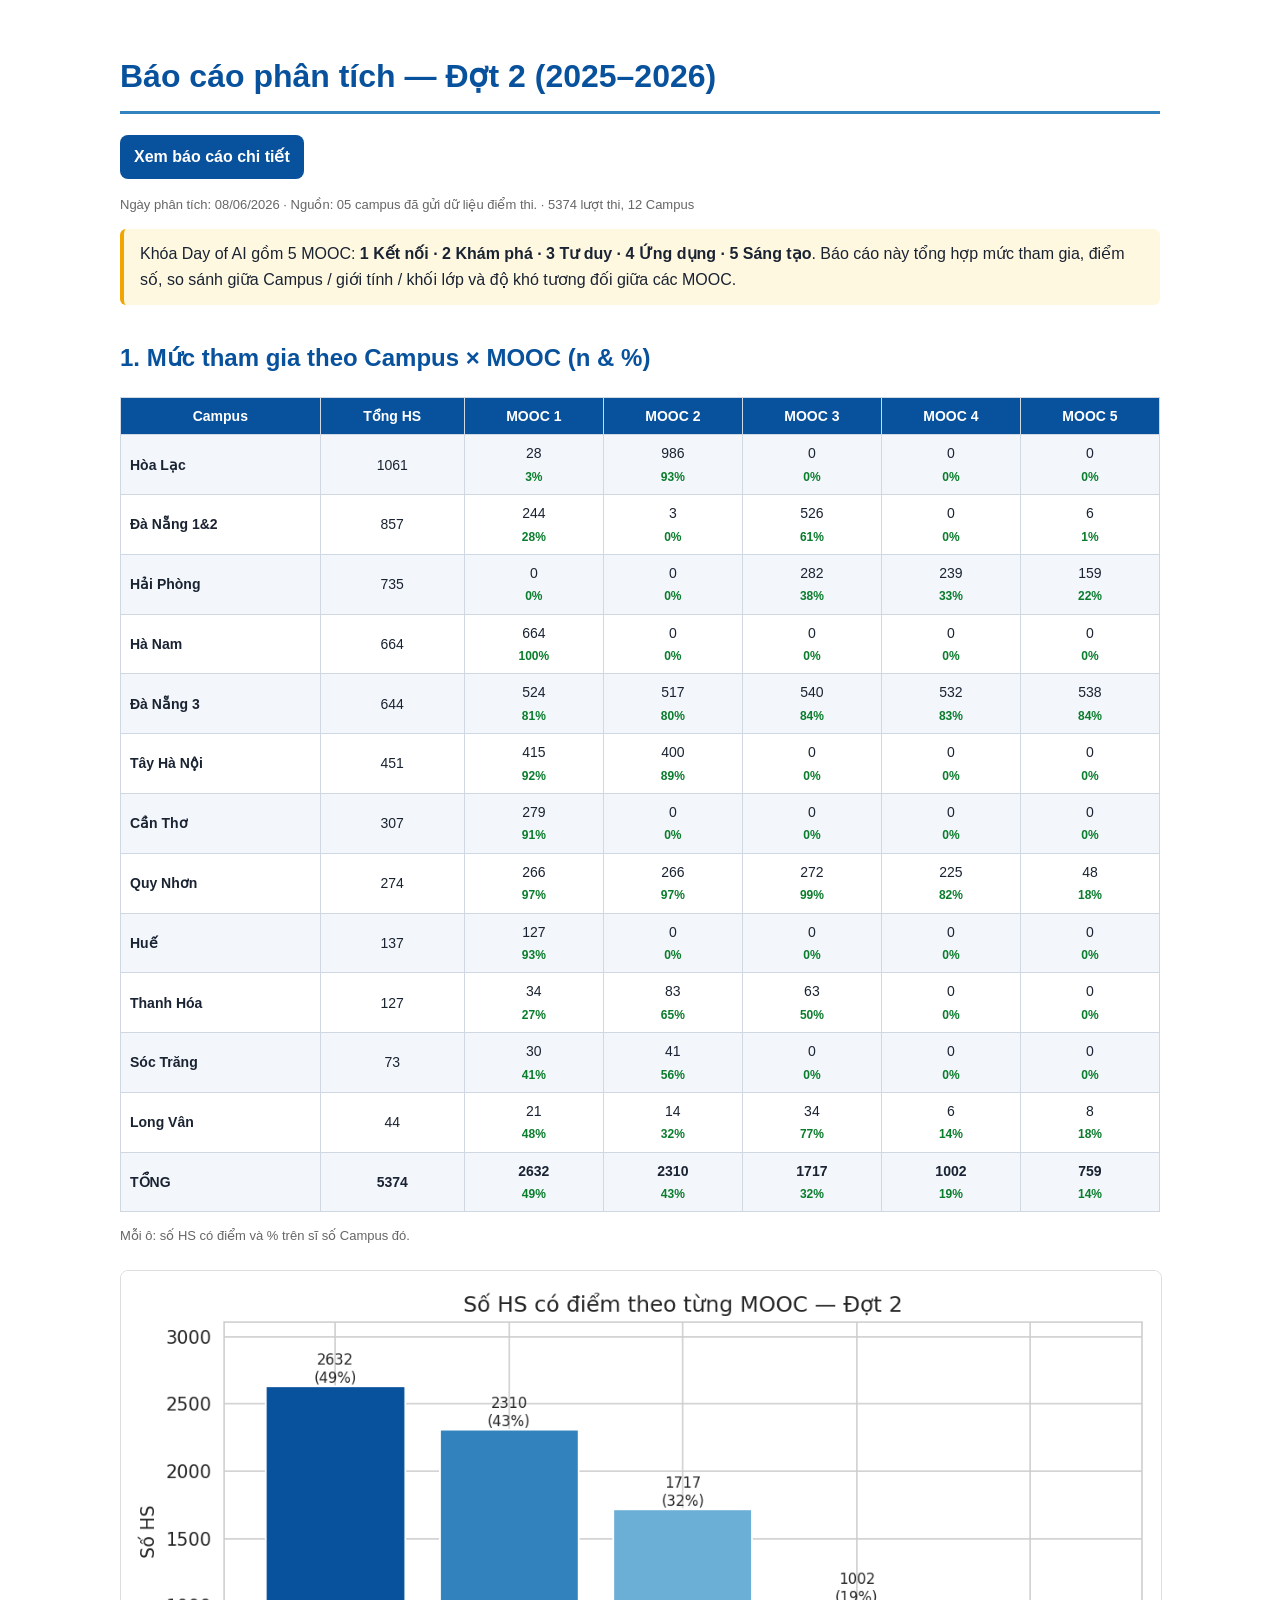
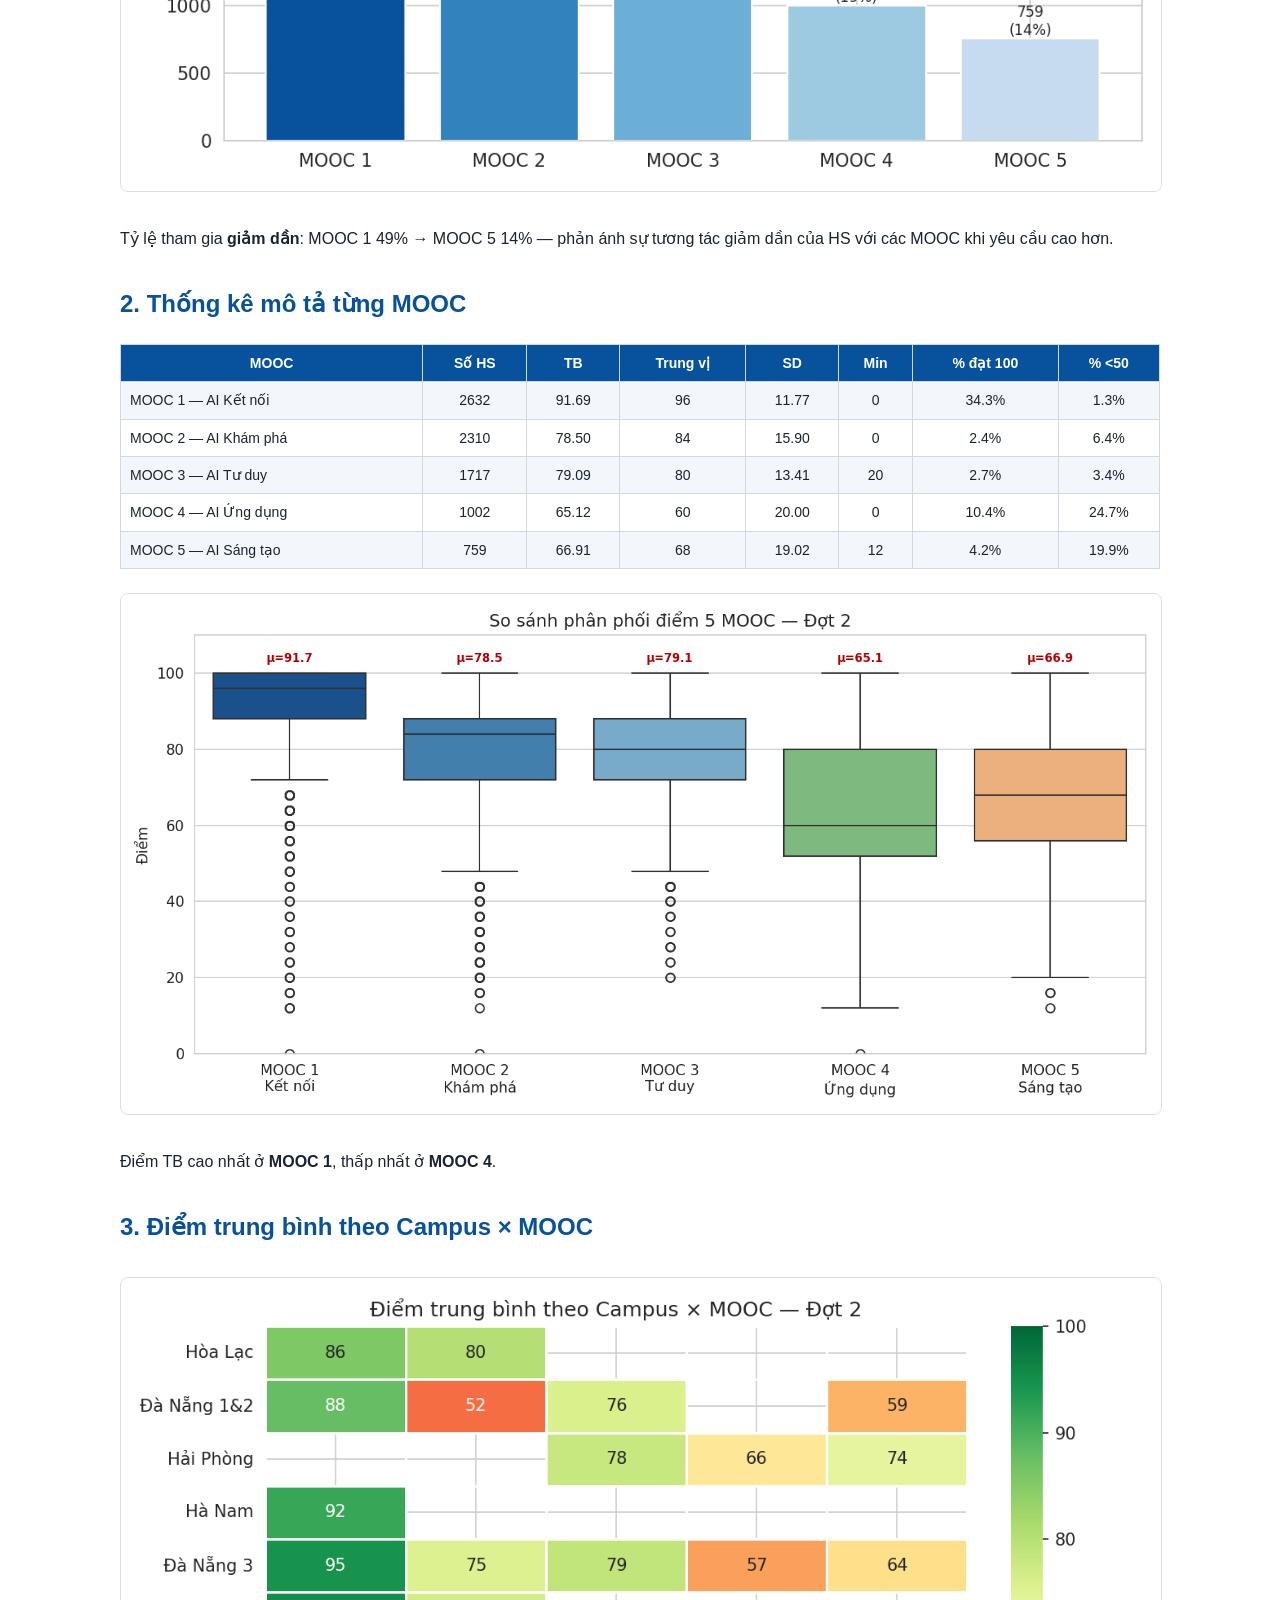
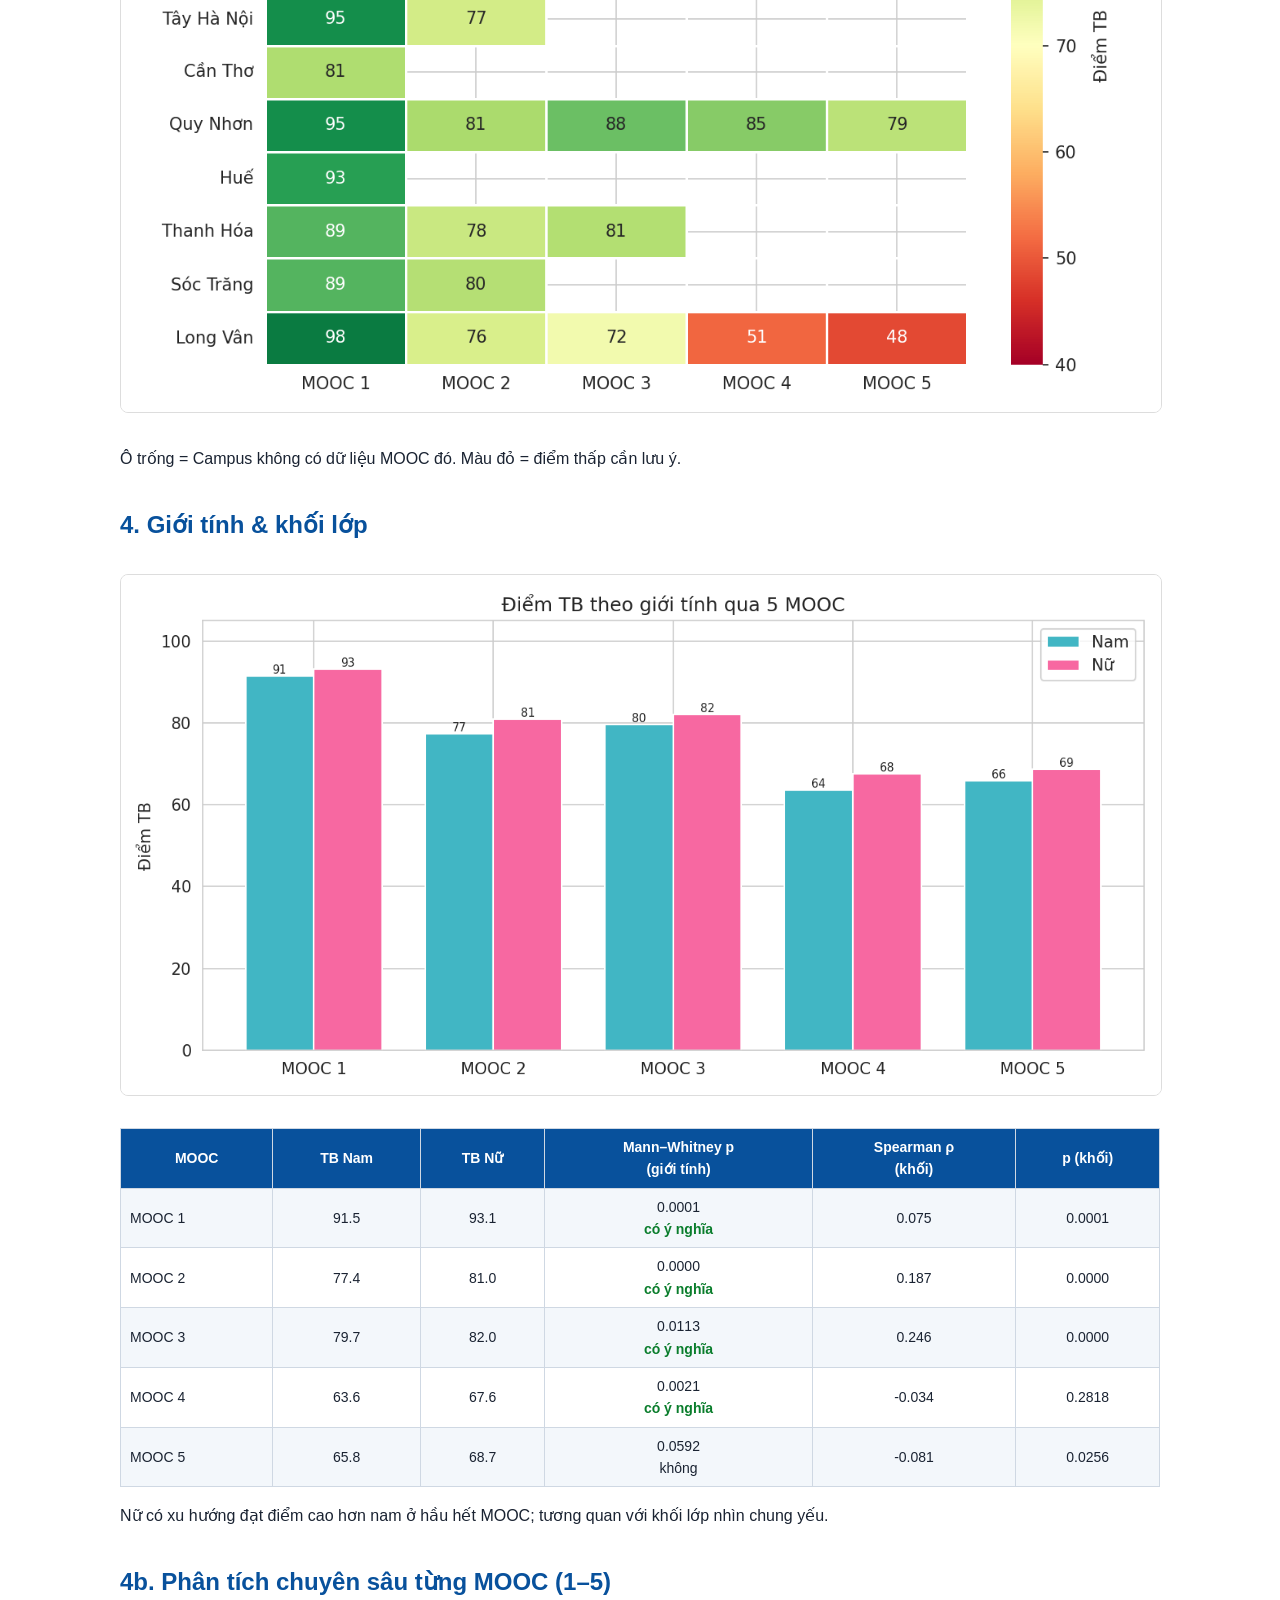
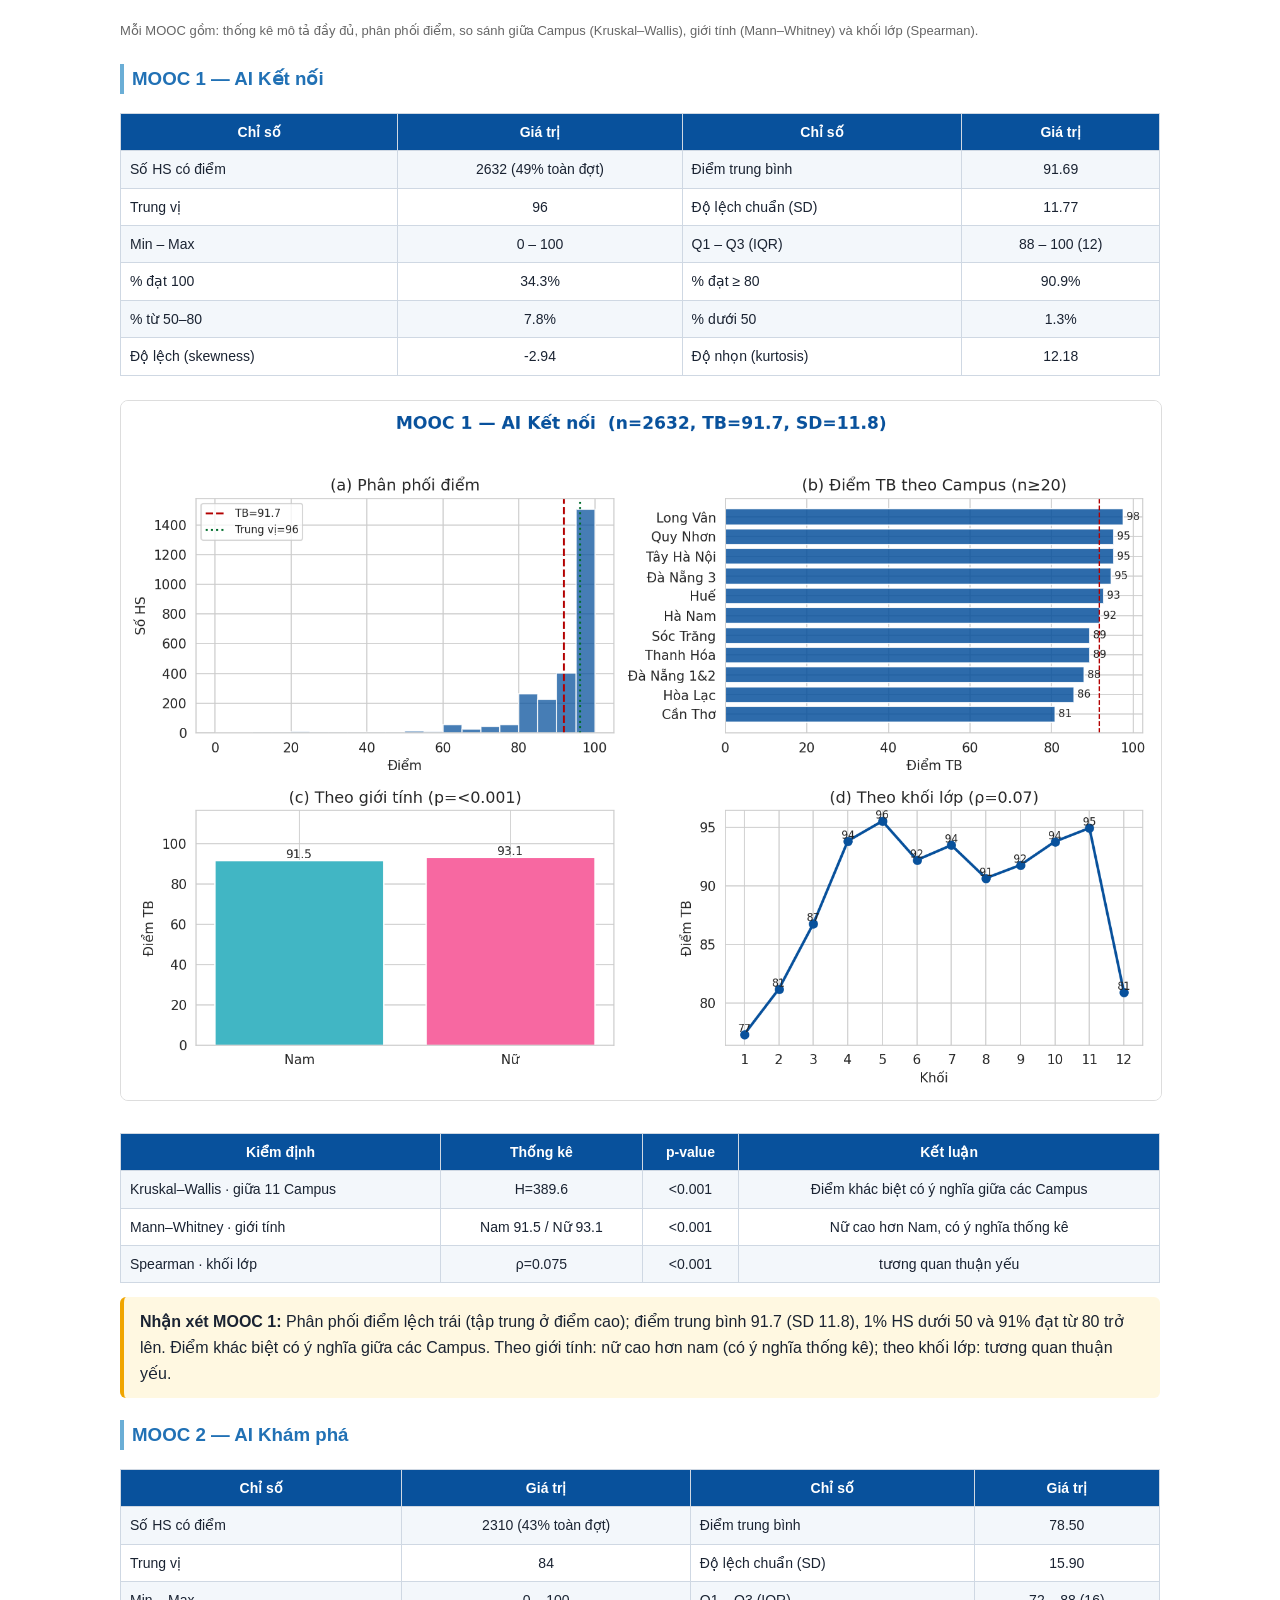
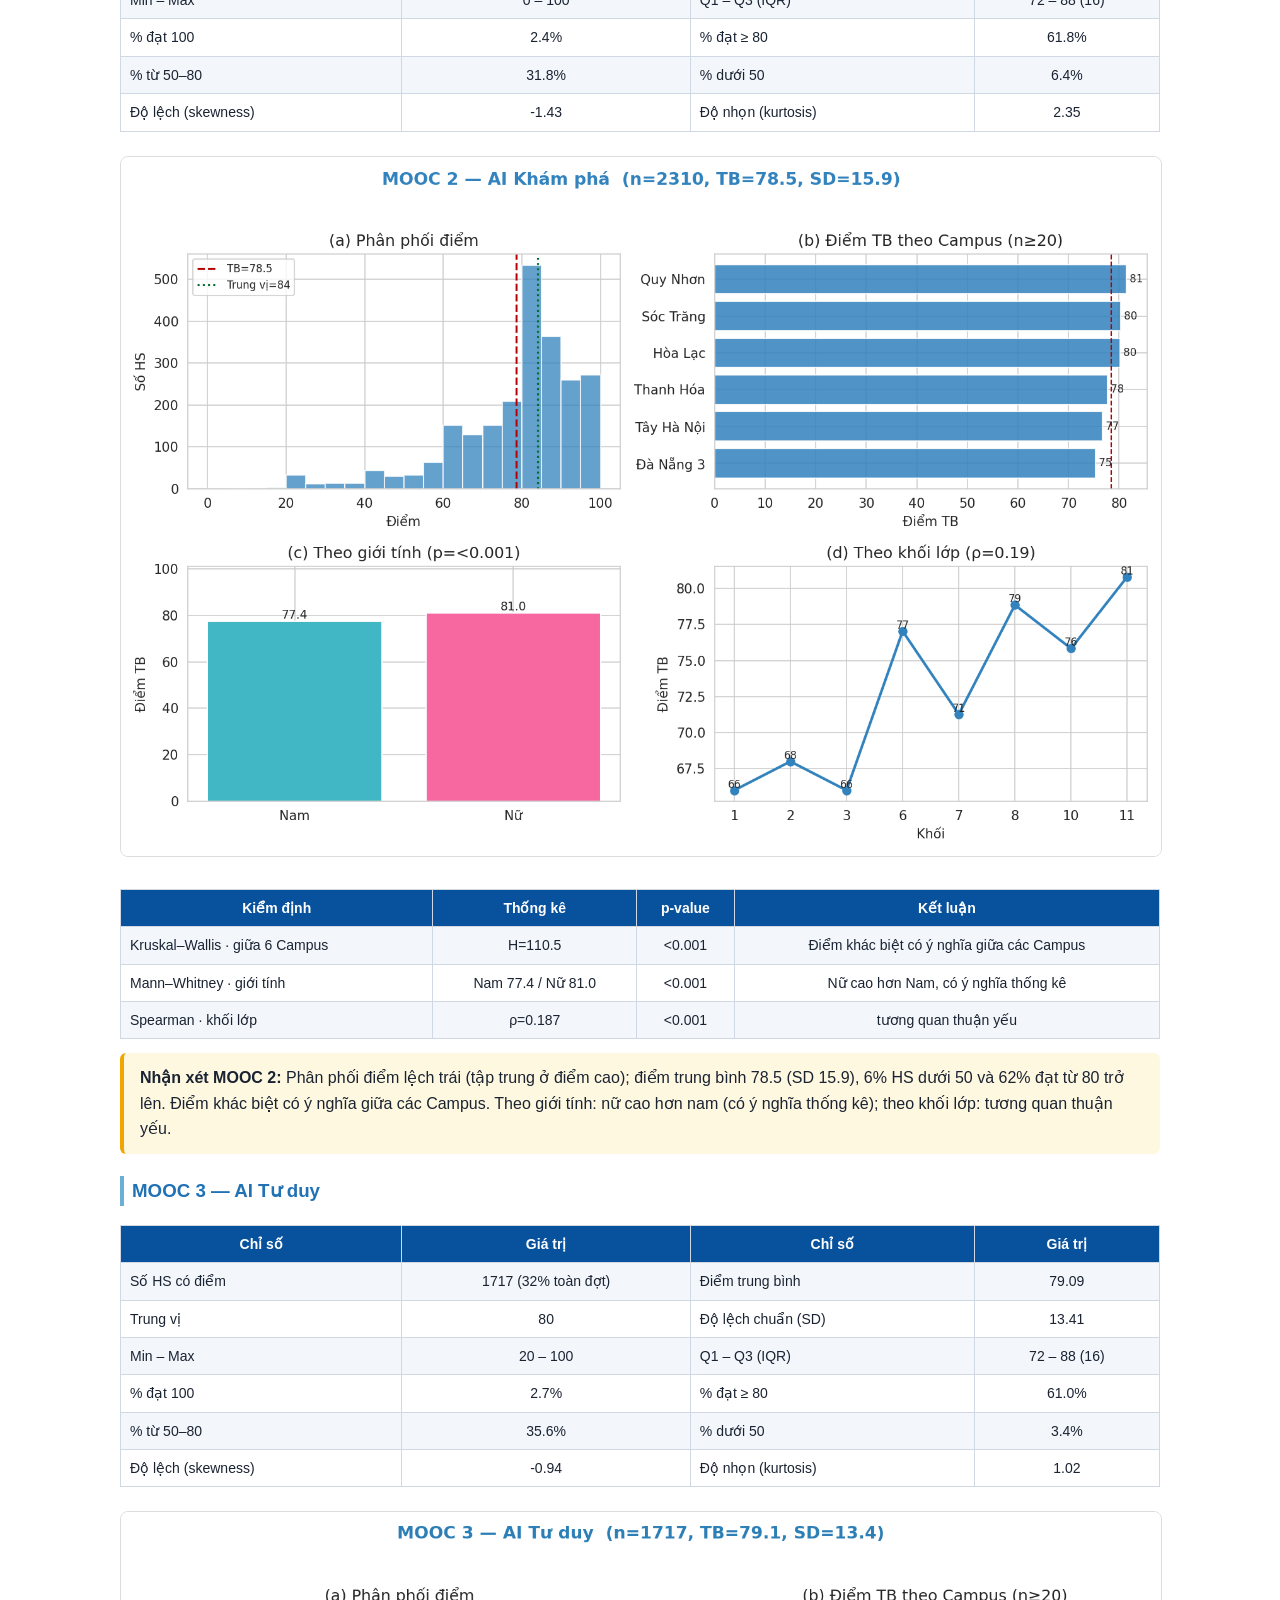
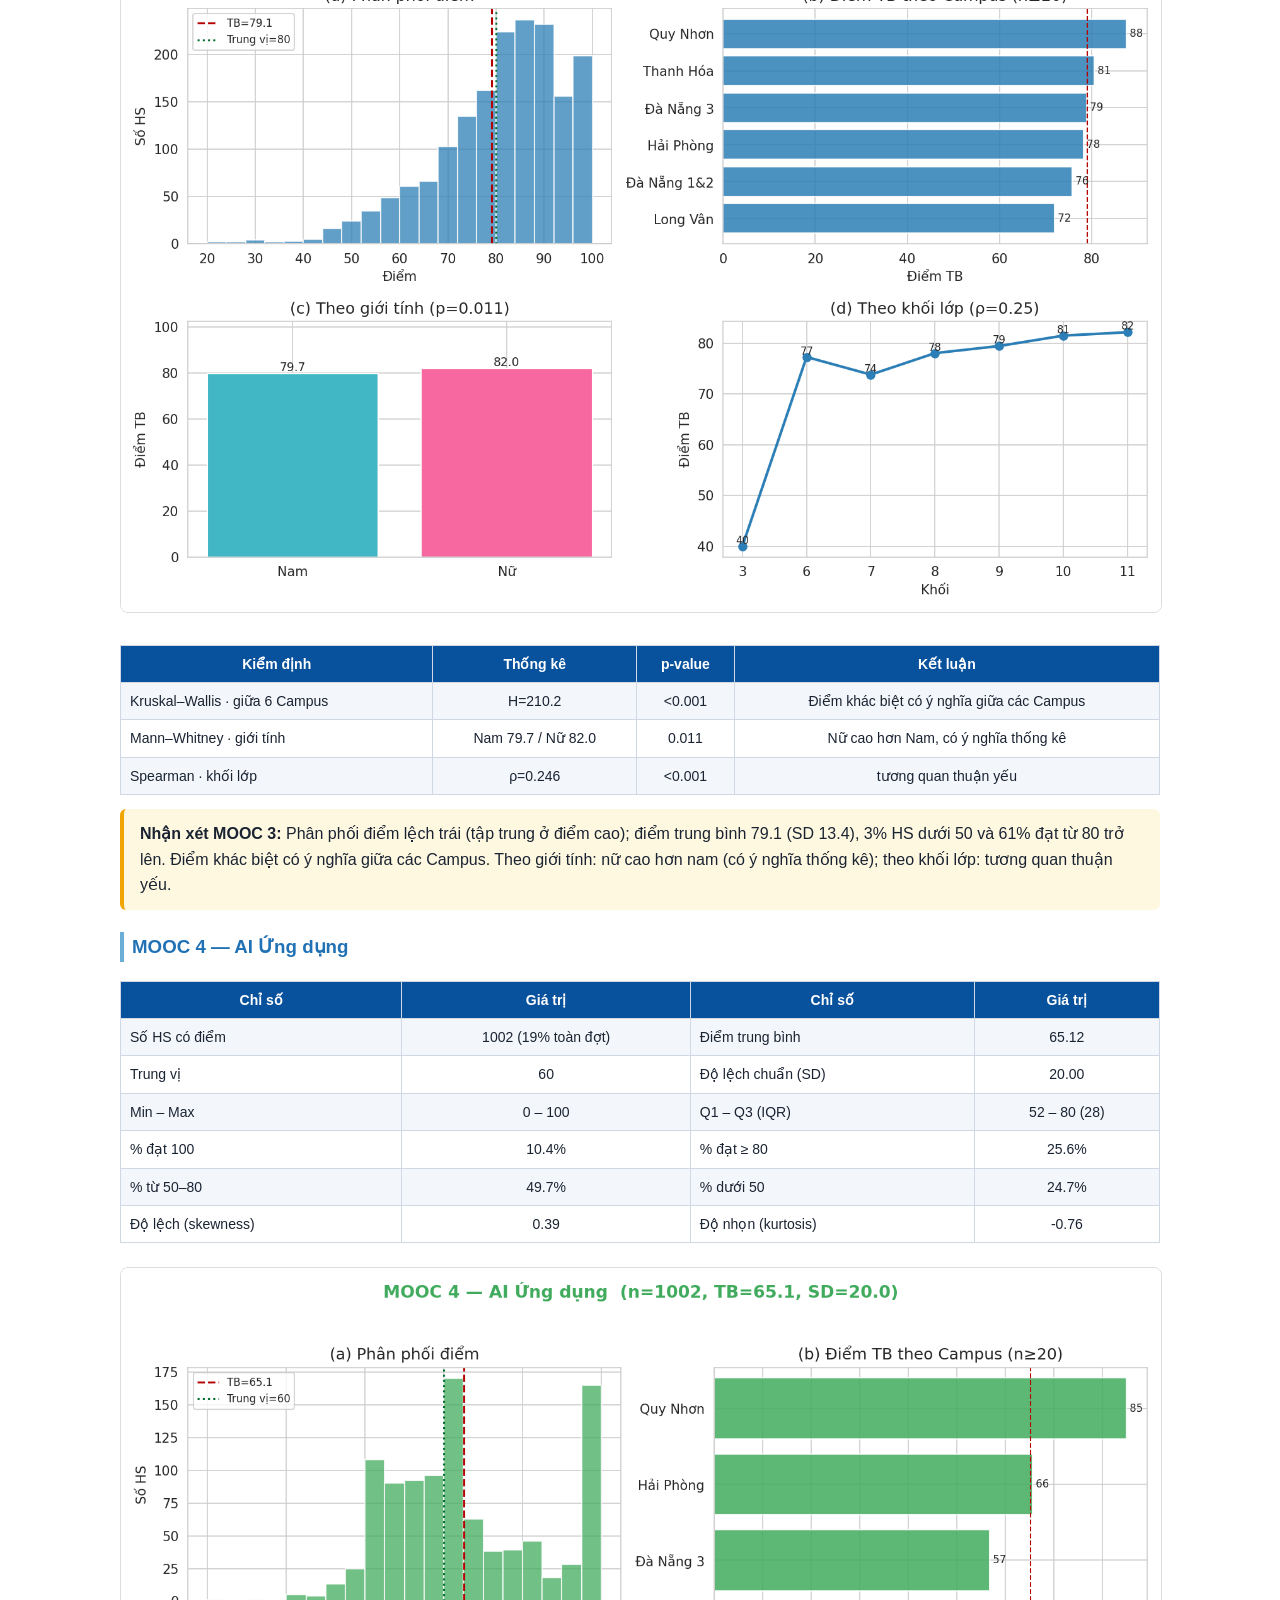
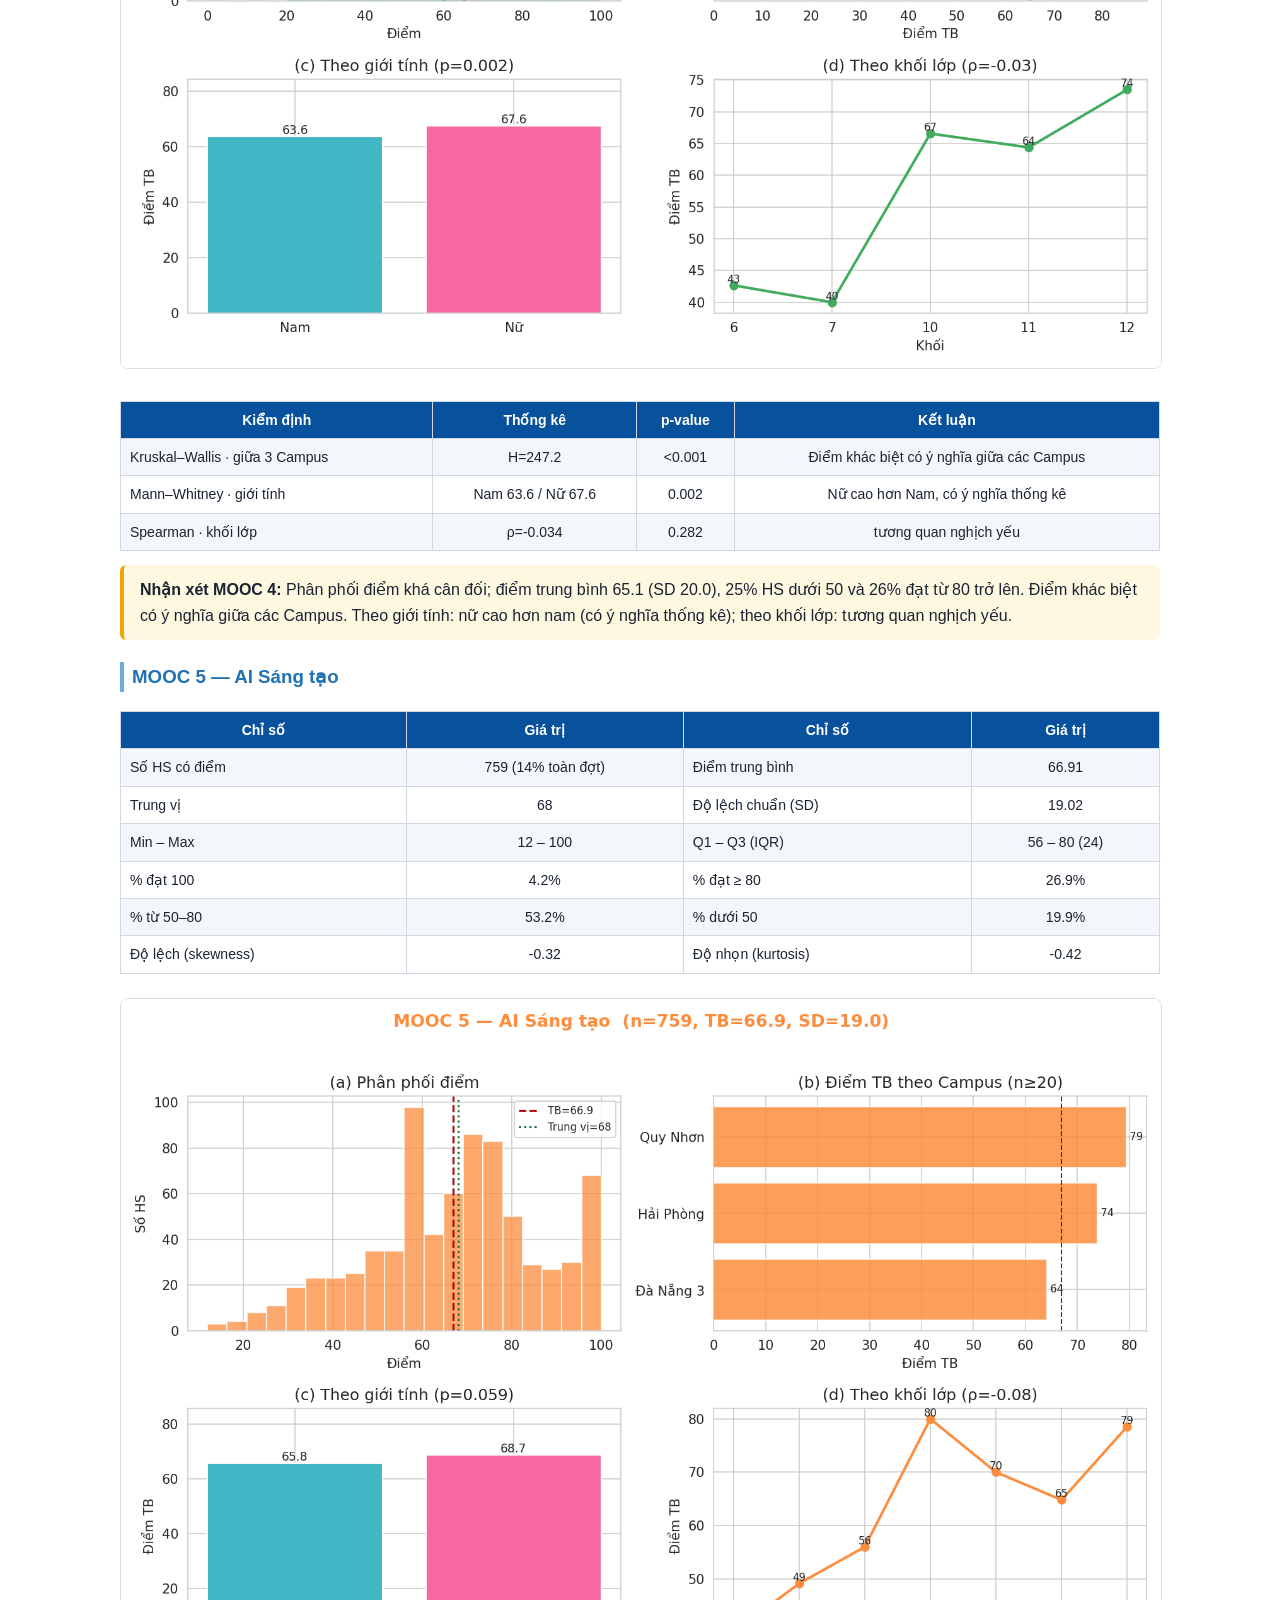
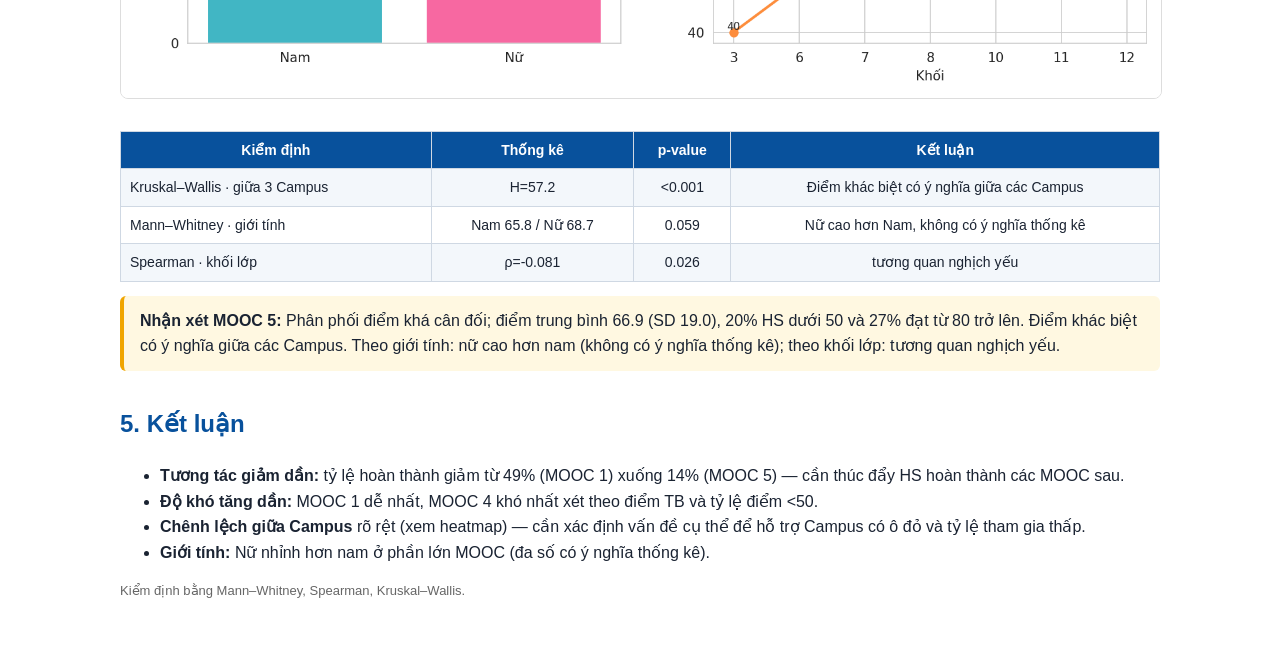
==== BaoCao_Dot02.html @ 911692d2 "Add files via upload" ====
<!doctype html><html lang=vi><head><meta charset=utf-8><meta name="viewport" content="width=device-width, initial-scale=1"><title>Báo cáo Đợt 2 — 5 MOOC Day of AI</title>
<style>body{font-family:'Segoe UI',Arial,sans-serif;max-width:1040px;margin:0 auto;padding:30px;color:#1a2332;line-height:1.6}
h1{color:#08519c;border-bottom:3px solid #3182bd;padding-bottom:8px}h2{color:#08519c;margin-top:34px}
table{border-collapse:collapse;width:100%;margin:14px 0;font-size:14px}th,td{border:1px solid #cfd8e3;padding:7px 9px;text-align:center}
th{background:#08519c;color:#fff}tr:nth-child(even){background:#f3f7fb}.p{color:#0a7d2c;font-size:12px;font-weight:600}
img{width:100%;border:1px solid #ddd;border-radius:8px;margin:10px 0}
.box{background:#fff8e1;border-left:4px solid #f0a500;padding:12px 16px;border-radius:6px;margin:14px 0}
.sig{color:#0a7d2c;font-weight:700}.note{color:#666;font-size:13px}h3{color:#2171b5;margin-top:22px;border-left:4px solid #6baed6;padding-left:8px}.ta-left{text-align:left}.row-total{background:#dde9f5}.top-actions{margin:10px 0 16px}.btn-report{display:inline-block;background:#08519c;color:#fff;padding:9px 14px;border-radius:8px;text-decoration:none;font-weight:600}.btn-report:hover{background:#063b70}</style></head><body>
<h1>Báo cáo phân tích — Đợt 2 (2025–2026)</h1>
<div class=top-actions><a class=btn-report href="https://docs.google.com/document/d/1SYXS2EGkpyfCUuNGcBJwjj-DUgNjSfUX/view" target="_blank" rel="noopener noreferrer">Xem báo cáo chi tiết</a></div>
<p class=note>Ngày phân tích: 08/06/2026 · Nguồn: 05 campus đã gửi dữ liệu điểm thi. · 5374 lượt thi, 12 Campus</p>
<div class=box>Khóa Day of AI gồm 5 MOOC: <b>1 Kết nối · 2 Khám phá · 3 Tư duy · 4 Ứng dụng · 5 Sáng tạo</b>. Báo cáo này tổng hợp mức tham gia, điểm số, so sánh giữa Campus / giới tính / khối lớp và độ khó tương đối giữa các MOOC.</div>

<h2>1. Mức tham gia theo Campus × MOOC (n &amp; %)</h2>
<table><tr><th>Campus</th><th>Tổng HS</th><th>MOOC 1</th><th>MOOC 2</th><th>MOOC 3</th><th>MOOC 4</th><th>MOOC 5</th></tr><tr><td class='ta-left'><b>Hòa Lạc</b></td><td>1061</td><td>28<br><span class=p>3%</span></td><td>986<br><span class=p>93%</span></td><td>0<br><span class=p>0%</span></td><td>0<br><span class=p>0%</span></td><td>0<br><span class=p>0%</span></td></tr><tr><td class='ta-left'><b>Đà Nẵng 1&2</b></td><td>857</td><td>244<br><span class=p>28%</span></td><td>3<br><span class=p>0%</span></td><td>526<br><span class=p>61%</span></td><td>0<br><span class=p>0%</span></td><td>6<br><span class=p>1%</span></td></tr><tr><td class='ta-left'><b>Hải Phòng</b></td><td>735</td><td>0<br><span class=p>0%</span></td><td>0<br><span class=p>0%</span></td><td>282<br><span class=p>38%</span></td><td>239<br><span class=p>33%</span></td><td>159<br><span class=p>22%</span></td></tr><tr><td class='ta-left'><b>Hà Nam</b></td><td>664</td><td>664<br><span class=p>100%</span></td><td>0<br><span class=p>0%</span></td><td>0<br><span class=p>0%</span></td><td>0<br><span class=p>0%</span></td><td>0<br><span class=p>0%</span></td></tr><tr><td class='ta-left'><b>Đà Nẵng 3</b></td><td>644</td><td>524<br><span class=p>81%</span></td><td>517<br><span class=p>80%</span></td><td>540<br><span class=p>84%</span></td><td>532<br><span class=p>83%</span></td><td>538<br><span class=p>84%</span></td></tr><tr><td class='ta-left'><b>Tây Hà Nội</b></td><td>451</td><td>415<br><span class=p>92%</span></td><td>400<br><span class=p>89%</span></td><td>0<br><span class=p>0%</span></td><td>0<br><span class=p>0%</span></td><td>0<br><span class=p>0%</span></td></tr><tr><td class='ta-left'><b>Cần Thơ</b></td><td>307</td><td>279<br><span class=p>91%</span></td><td>0<br><span class=p>0%</span></td><td>0<br><span class=p>0%</span></td><td>0<br><span class=p>0%</span></td><td>0<br><span class=p>0%</span></td></tr><tr><td class='ta-left'><b>Quy Nhơn</b></td><td>274</td><td>266<br><span class=p>97%</span></td><td>266<br><span class=p>97%</span></td><td>272<br><span class=p>99%</span></td><td>225<br><span class=p>82%</span></td><td>48<br><span class=p>18%</span></td></tr><tr><td class='ta-left'><b>Huế</b></td><td>137</td><td>127<br><span class=p>93%</span></td><td>0<br><span class=p>0%</span></td><td>0<br><span class=p>0%</span></td><td>0<br><span class=p>0%</span></td><td>0<br><span class=p>0%</span></td></tr><tr><td class='ta-left'><b>Thanh Hóa</b></td><td>127</td><td>34<br><span class=p>27%</span></td><td>83<br><span class=p>65%</span></td><td>63<br><span class=p>50%</span></td><td>0<br><span class=p>0%</span></td><td>0<br><span class=p>0%</span></td></tr><tr><td class='ta-left'><b>Sóc Trăng</b></td><td>73</td><td>30<br><span class=p>41%</span></td><td>41<br><span class=p>56%</span></td><td>0<br><span class=p>0%</span></td><td>0<br><span class=p>0%</span></td><td>0<br><span class=p>0%</span></td></tr><tr><td class='ta-left'><b>Long Vân</b></td><td>44</td><td>21<br><span class=p>48%</span></td><td>14<br><span class=p>32%</span></td><td>34<br><span class=p>77%</span></td><td>6<br><span class=p>14%</span></td><td>8<br><span class=p>18%</span></td></tr><tr class='row-total'><td class='ta-left'><b>TỔNG</b></td><td><b>5374</b></td><td><b>2632</b><br><span class=p>49%</span></td><td><b>2310</b><br><span class=p>43%</span></td><td><b>1717</b><br><span class=p>32%</span></td><td><b>1002</b><br><span class=p>19%</span></td><td><b>759</b><br><span class=p>14%</span></td></tr></table>
<p class=note>Mỗi ô: số HS có điểm và % trên sĩ số Campus đó.</p>
<img alt="Biểu đồ báo cáo" title="Biểu đồ báo cáo" src="[data-uri]">
<p>Tỷ lệ tham gia <b>giảm dần</b>: MOOC 1 49% → MOOC 5 14% — phản ánh sự tương tác giảm dần của HS với các MOOC khi yêu cầu cao hơn.</p>

<h2>2. Thống kê mô tả từng MOOC</h2>
<table><tr><th>MOOC</th><th>Số HS</th><th>TB</th><th>Trung vị</th><th>SD</th><th>Min</th><th>% đạt 100</th><th>% &lt;50</th></tr><tr><td class='ta-left'>MOOC 1 — AI Kết nối</td><td>2632</td><td>91.69</td><td>96</td><td>11.77</td><td>0</td><td>34.3%</td><td>1.3%</td></tr><tr><td class='ta-left'>MOOC 2 — AI Khám phá</td><td>2310</td><td>78.50</td><td>84</td><td>15.90</td><td>0</td><td>2.4%</td><td>6.4%</td></tr><tr><td class='ta-left'>MOOC 3 — AI Tư duy</td><td>1717</td><td>79.09</td><td>80</td><td>13.41</td><td>20</td><td>2.7%</td><td>3.4%</td></tr><tr><td class='ta-left'>MOOC 4 — AI Ứng dụng</td><td>1002</td><td>65.12</td><td>60</td><td>20.00</td><td>0</td><td>10.4%</td><td>24.7%</td></tr><tr><td class='ta-left'>MOOC 5 — AI Sáng tạo</td><td>759</td><td>66.91</td><td>68</td><td>19.02</td><td>12</td><td>4.2%</td><td>19.9%</td></tr></table>
<img alt="Biểu đồ báo cáo" title="Biểu đồ báo cáo" src="[data-uri]">
<p>Điểm TB cao nhất ở <b>MOOC 1</b>, thấp nhất ở <b>MOOC 4</b>.</p>

<h2>3. Điểm trung bình theo Campus × MOOC</h2>
<img alt="Biểu đồ báo cáo" title="Biểu đồ báo cáo" src="[data-uri]">
<p>Ô trống = Campus không có dữ liệu MOOC đó. Màu đỏ = điểm thấp cần lưu ý.</p>

<h2>4. Giới tính &amp; khối lớp</h2>
<img alt="Biểu đồ báo cáo" title="Biểu đồ báo cáo" src="[data-uri]">
<table><tr><th>MOOC</th><th>TB Nam</th><th>TB Nữ</th><th>Mann–Whitney p<br>(giới tính)</th><th>Spearman ρ<br>(khối)</th><th>p (khối)</th></tr><tr><td class='ta-left'>MOOC 1</td><td>91.5</td><td>93.1</td><td>0.0001<br><span class=sig>có ý nghĩa</span></td><td>0.075</td><td>0.0001</td></tr><tr><td class='ta-left'>MOOC 2</td><td>77.4</td><td>81.0</td><td>0.0000<br><span class=sig>có ý nghĩa</span></td><td>0.187</td><td>0.0000</td></tr><tr><td class='ta-left'>MOOC 3</td><td>79.7</td><td>82.0</td><td>0.0113<br><span class=sig>có ý nghĩa</span></td><td>0.246</td><td>0.0000</td></tr><tr><td class='ta-left'>MOOC 4</td><td>63.6</td><td>67.6</td><td>0.0021<br><span class=sig>có ý nghĩa</span></td><td>-0.034</td><td>0.2818</td></tr><tr><td class='ta-left'>MOOC 5</td><td>65.8</td><td>68.7</td><td>0.0592<br>không</td><td>-0.081</td><td>0.0256</td></tr></table>
<p>Nữ có xu hướng đạt điểm cao hơn nam ở hầu hết MOOC; tương quan với khối lớp nhìn chung yếu.</p>

<h2>4b. Phân tích chuyên sâu từng MOOC (1–5)</h2>
<p class=note>Mỗi MOOC gồm: thống kê mô tả đầy đủ, phân phối điểm, so sánh giữa Campus (Kruskal–Wallis), giới tính (Mann–Whitney) và khối lớp (Spearman).</p>

<h3>MOOC 1 — AI Kết nối</h3>
<table>
<tr><th>Chỉ số</th><th>Giá trị</th><th>Chỉ số</th><th>Giá trị</th></tr>
<tr><td class='ta-left'>Số HS có điểm</td><td>2632 (49% toàn đợt)</td><td class='ta-left'>Điểm trung bình</td><td>91.69</td></tr>
<tr><td class='ta-left'>Trung vị</td><td>96</td><td class='ta-left'>Độ lệch chuẩn (SD)</td><td>11.77</td></tr>
<tr><td class='ta-left'>Min – Max</td><td>0 – 100</td><td class='ta-left'>Q1 – Q3 (IQR)</td><td>88 – 100 (12)</td></tr>
<tr><td class='ta-left'>% đạt 100</td><td>34.3%</td><td class='ta-left'>% đạt ≥ 80</td><td>90.9%</td></tr>
<tr><td class='ta-left'>% từ 50–80</td><td>7.8%</td><td class='ta-left'>% dưới 50</td><td>1.3%</td></tr>
<tr><td class='ta-left'>Độ lệch (skewness)</td><td>-2.94</td><td class='ta-left'>Độ nhọn (kurtosis)</td><td>12.18</td></tr>
</table>
<img alt="Biểu đồ báo cáo" title="Biểu đồ báo cáo" src="[data-uri]">
<table>
<tr><th>Kiểm định</th><th>Thống kê</th><th>p-value</th><th>Kết luận</th></tr>
<tr><td class='ta-left'>Kruskal–Wallis · giữa 11 Campus</td><td>H=389.6</td><td>&lt;0.001</td><td>Điểm khác biệt có ý nghĩa giữa các Campus</td></tr>
<tr><td class='ta-left'>Mann–Whitney · giới tính</td><td>Nam 91.5 / Nữ 93.1</td><td>&lt;0.001</td><td>Nữ cao hơn Nam, có ý nghĩa thống kê</td></tr>
<tr><td class='ta-left'>Spearman · khối lớp</td><td>ρ=0.075</td><td>&lt;0.001</td><td>tương quan thuận yếu</td></tr>
</table>
<div class=box><b>Nhận xét MOOC 1:</b> Phân phối điểm lệch trái (tập trung ở điểm cao); điểm trung bình 91.7 (SD 11.8), 1% HS dưới 50 và 91% đạt từ 80 trở lên. Điểm khác biệt có ý nghĩa giữa các Campus. Theo giới tính: nữ cao hơn nam (có ý nghĩa thống kê); theo khối lớp: tương quan thuận yếu.</div>


<h3>MOOC 2 — AI Khám phá</h3>
<table>
<tr><th>Chỉ số</th><th>Giá trị</th><th>Chỉ số</th><th>Giá trị</th></tr>
<tr><td class='ta-left'>Số HS có điểm</td><td>2310 (43% toàn đợt)</td><td class='ta-left'>Điểm trung bình</td><td>78.50</td></tr>
<tr><td class='ta-left'>Trung vị</td><td>84</td><td class='ta-left'>Độ lệch chuẩn (SD)</td><td>15.90</td></tr>
<tr><td class='ta-left'>Min – Max</td><td>0 – 100</td><td class='ta-left'>Q1 – Q3 (IQR)</td><td>72 – 88 (16)</td></tr>
<tr><td class='ta-left'>% đạt 100</td><td>2.4%</td><td class='ta-left'>% đạt ≥ 80</td><td>61.8%</td></tr>
<tr><td class='ta-left'>% từ 50–80</td><td>31.8%</td><td class='ta-left'>% dưới 50</td><td>6.4%</td></tr>
<tr><td class='ta-left'>Độ lệch (skewness)</td><td>-1.43</td><td class='ta-left'>Độ nhọn (kurtosis)</td><td>2.35</td></tr>
</table>
<img alt="Biểu đồ báo cáo" title="Biểu đồ báo cáo" src="[data-uri]">
<table>
<tr><th>Kiểm định</th><th>Thống kê</th><th>p-value</th><th>Kết luận</th></tr>
<tr><td class='ta-left'>Kruskal–Wallis · giữa 6 Campus</td><td>H=110.5</td><td>&lt;0.001</td><td>Điểm khác biệt có ý nghĩa giữa các Campus</td></tr>
<tr><td class='ta-left'>Mann–Whitney · giới tính</td><td>Nam 77.4 / Nữ 81.0</td><td>&lt;0.001</td><td>Nữ cao hơn Nam, có ý nghĩa thống kê</td></tr>
<tr><td class='ta-left'>Spearman · khối lớp</td><td>ρ=0.187</td><td>&lt;0.001</td><td>tương quan thuận yếu</td></tr>
</table>
<div class=box><b>Nhận xét MOOC 2:</b> Phân phối điểm lệch trái (tập trung ở điểm cao); điểm trung bình 78.5 (SD 15.9), 6% HS dưới 50 và 62% đạt từ 80 trở lên. Điểm khác biệt có ý nghĩa giữa các Campus. Theo giới tính: nữ cao hơn nam (có ý nghĩa thống kê); theo khối lớp: tương quan thuận yếu.</div>


<h3>MOOC 3 — AI Tư duy</h3>
<table>
<tr><th>Chỉ số</th><th>Giá trị</th><th>Chỉ số</th><th>Giá trị</th></tr>
<tr><td class='ta-left'>Số HS có điểm</td><td>1717 (32% toàn đợt)</td><td class='ta-left'>Điểm trung bình</td><td>79.09</td></tr>
<tr><td class='ta-left'>Trung vị</td><td>80</td><td class='ta-left'>Độ lệch chuẩn (SD)</td><td>13.41</td></tr>
<tr><td class='ta-left'>Min – Max</td><td>20 – 100</td><td class='ta-left'>Q1 – Q3 (IQR)</td><td>72 – 88 (16)</td></tr>
<tr><td class='ta-left'>% đạt 100</td><td>2.7%</td><td class='ta-left'>% đạt ≥ 80</td><td>61.0%</td></tr>
<tr><td class='ta-left'>% từ 50–80</td><td>35.6%</td><td class='ta-left'>% dưới 50</td><td>3.4%</td></tr>
<tr><td class='ta-left'>Độ lệch (skewness)</td><td>-0.94</td><td class='ta-left'>Độ nhọn (kurtosis)</td><td>1.02</td></tr>
</table>
<img alt="Biểu đồ báo cáo" title="Biểu đồ báo cáo" src="[data-uri]">
<table>
<tr><th>Kiểm định</th><th>Thống kê</th><th>p-value</th><th>Kết luận</th></tr>
<tr><td class='ta-left'>Kruskal–Wallis · giữa 6 Campus</td><td>H=210.2</td><td>&lt;0.001</td><td>Điểm khác biệt có ý nghĩa giữa các Campus</td></tr>
<tr><td class='ta-left'>Mann–Whitney · giới tính</td><td>Nam 79.7 / Nữ 82.0</td><td>0.011</td><td>Nữ cao hơn Nam, có ý nghĩa thống kê</td></tr>
<tr><td class='ta-left'>Spearman · khối lớp</td><td>ρ=0.246</td><td>&lt;0.001</td><td>tương quan thuận yếu</td></tr>
</table>
<div class=box><b>Nhận xét MOOC 3:</b> Phân phối điểm lệch trái (tập trung ở điểm cao); điểm trung bình 79.1 (SD 13.4), 3% HS dưới 50 và 61% đạt từ 80 trở lên. Điểm khác biệt có ý nghĩa giữa các Campus. Theo giới tính: nữ cao hơn nam (có ý nghĩa thống kê); theo khối lớp: tương quan thuận yếu.</div>


<h3>MOOC 4 — AI Ứng dụng</h3>
<table>
<tr><th>Chỉ số</th><th>Giá trị</th><th>Chỉ số</th><th>Giá trị</th></tr>
<tr><td class='ta-left'>Số HS có điểm</td><td>1002 (19% toàn đợt)</td><td class='ta-left'>Điểm trung bình</td><td>65.12</td></tr>
<tr><td class='ta-left'>Trung vị</td><td>60</td><td class='ta-left'>Độ lệch chuẩn (SD)</td><td>20.00</td></tr>
<tr><td class='ta-left'>Min – Max</td><td>0 – 100</td><td class='ta-left'>Q1 – Q3 (IQR)</td><td>52 – 80 (28)</td></tr>
<tr><td class='ta-left'>% đạt 100</td><td>10.4%</td><td class='ta-left'>% đạt ≥ 80</td><td>25.6%</td></tr>
<tr><td class='ta-left'>% từ 50–80</td><td>49.7%</td><td class='ta-left'>% dưới 50</td><td>24.7%</td></tr>
<tr><td class='ta-left'>Độ lệch (skewness)</td><td>0.39</td><td class='ta-left'>Độ nhọn (kurtosis)</td><td>-0.76</td></tr>
</table>
<img alt="Biểu đồ báo cáo" title="Biểu đồ báo cáo" src="[data-uri]">
<table>
<tr><th>Kiểm định</th><th>Thống kê</th><th>p-value</th><th>Kết luận</th></tr>
<tr><td class='ta-left'>Kruskal–Wallis · giữa 3 Campus</td><td>H=247.2</td><td>&lt;0.001</td><td>Điểm khác biệt có ý nghĩa giữa các Campus</td></tr>
<tr><td class='ta-left'>Mann–Whitney · giới tính</td><td>Nam 63.6 / Nữ 67.6</td><td>0.002</td><td>Nữ cao hơn Nam, có ý nghĩa thống kê</td></tr>
<tr><td class='ta-left'>Spearman · khối lớp</td><td>ρ=-0.034</td><td>0.282</td><td>tương quan nghịch yếu</td></tr>
</table>
<div class=box><b>Nhận xét MOOC 4:</b> Phân phối điểm khá cân đối; điểm trung bình 65.1 (SD 20.0), 25% HS dưới 50 và 26% đạt từ 80 trở lên. Điểm khác biệt có ý nghĩa giữa các Campus. Theo giới tính: nữ cao hơn nam (có ý nghĩa thống kê); theo khối lớp: tương quan nghịch yếu.</div>


<h3>MOOC 5 — AI Sáng tạo</h3>
<table>
<tr><th>Chỉ số</th><th>Giá trị</th><th>Chỉ số</th><th>Giá trị</th></tr>
<tr><td class='ta-left'>Số HS có điểm</td><td>759 (14% toàn đợt)</td><td class='ta-left'>Điểm trung bình</td><td>66.91</td></tr>
<tr><td class='ta-left'>Trung vị</td><td>68</td><td class='ta-left'>Độ lệch chuẩn (SD)</td><td>19.02</td></tr>
<tr><td class='ta-left'>Min – Max</td><td>12 – 100</td><td class='ta-left'>Q1 – Q3 (IQR)</td><td>56 – 80 (24)</td></tr>
<tr><td class='ta-left'>% đạt 100</td><td>4.2%</td><td class='ta-left'>% đạt ≥ 80</td><td>26.9%</td></tr>
<tr><td class='ta-left'>% từ 50–80</td><td>53.2%</td><td class='ta-left'>% dưới 50</td><td>19.9%</td></tr>
<tr><td class='ta-left'>Độ lệch (skewness)</td><td>-0.32</td><td class='ta-left'>Độ nhọn (kurtosis)</td><td>-0.42</td></tr>
</table>
<img alt="Biểu đồ báo cáo" title="Biểu đồ báo cáo" src="[data-uri]">
<table>
<tr><th>Kiểm định</th><th>Thống kê</th><th>p-value</th><th>Kết luận</th></tr>
<tr><td class='ta-left'>Kruskal–Wallis · giữa 3 Campus</td><td>H=57.2</td><td>&lt;0.001</td><td>Điểm khác biệt có ý nghĩa giữa các Campus</td></tr>
<tr><td class='ta-left'>Mann–Whitney · giới tính</td><td>Nam 65.8 / Nữ 68.7</td><td>0.059</td><td>Nữ cao hơn Nam, không có ý nghĩa thống kê</td></tr>
<tr><td class='ta-left'>Spearman · khối lớp</td><td>ρ=-0.081</td><td>0.026</td><td>tương quan nghịch yếu</td></tr>
</table>
<div class=box><b>Nhận xét MOOC 5:</b> Phân phối điểm khá cân đối; điểm trung bình 66.9 (SD 19.0), 20% HS dưới 50 và 27% đạt từ 80 trở lên. Điểm khác biệt có ý nghĩa giữa các Campus. Theo giới tính: nữ cao hơn nam (không có ý nghĩa thống kê); theo khối lớp: tương quan nghịch yếu.</div>


<h2>5. Kết luận</h2>
<ul>
<li><b>Tương tác giảm dần:</b> tỷ lệ hoàn thành giảm từ 49% (MOOC 1) xuống 14% (MOOC 5) — cần thúc đẩy HS hoàn thành các MOOC sau.</li>
<li><b>Độ khó tăng dần:</b> MOOC 1 dễ nhất, MOOC 4 khó nhất xét theo điểm TB và tỷ lệ điểm &lt;50.</li>
<li><b>Chênh lệch giữa Campus</b> rõ rệt (xem heatmap) — cần xác định vấn đề cụ thể để hỗ trợ Campus có ô đỏ và tỷ lệ tham gia thấp.</li>
<li><b>Giới tính:</b> Nữ nhỉnh hơn nam ở phần lớn MOOC (đa số có ý nghĩa thống kê).</li>
</ul>
<p class=note>Kiểm định bằng Mann–Whitney, Spearman, Kruskal–Wallis.</p>
</body></html>
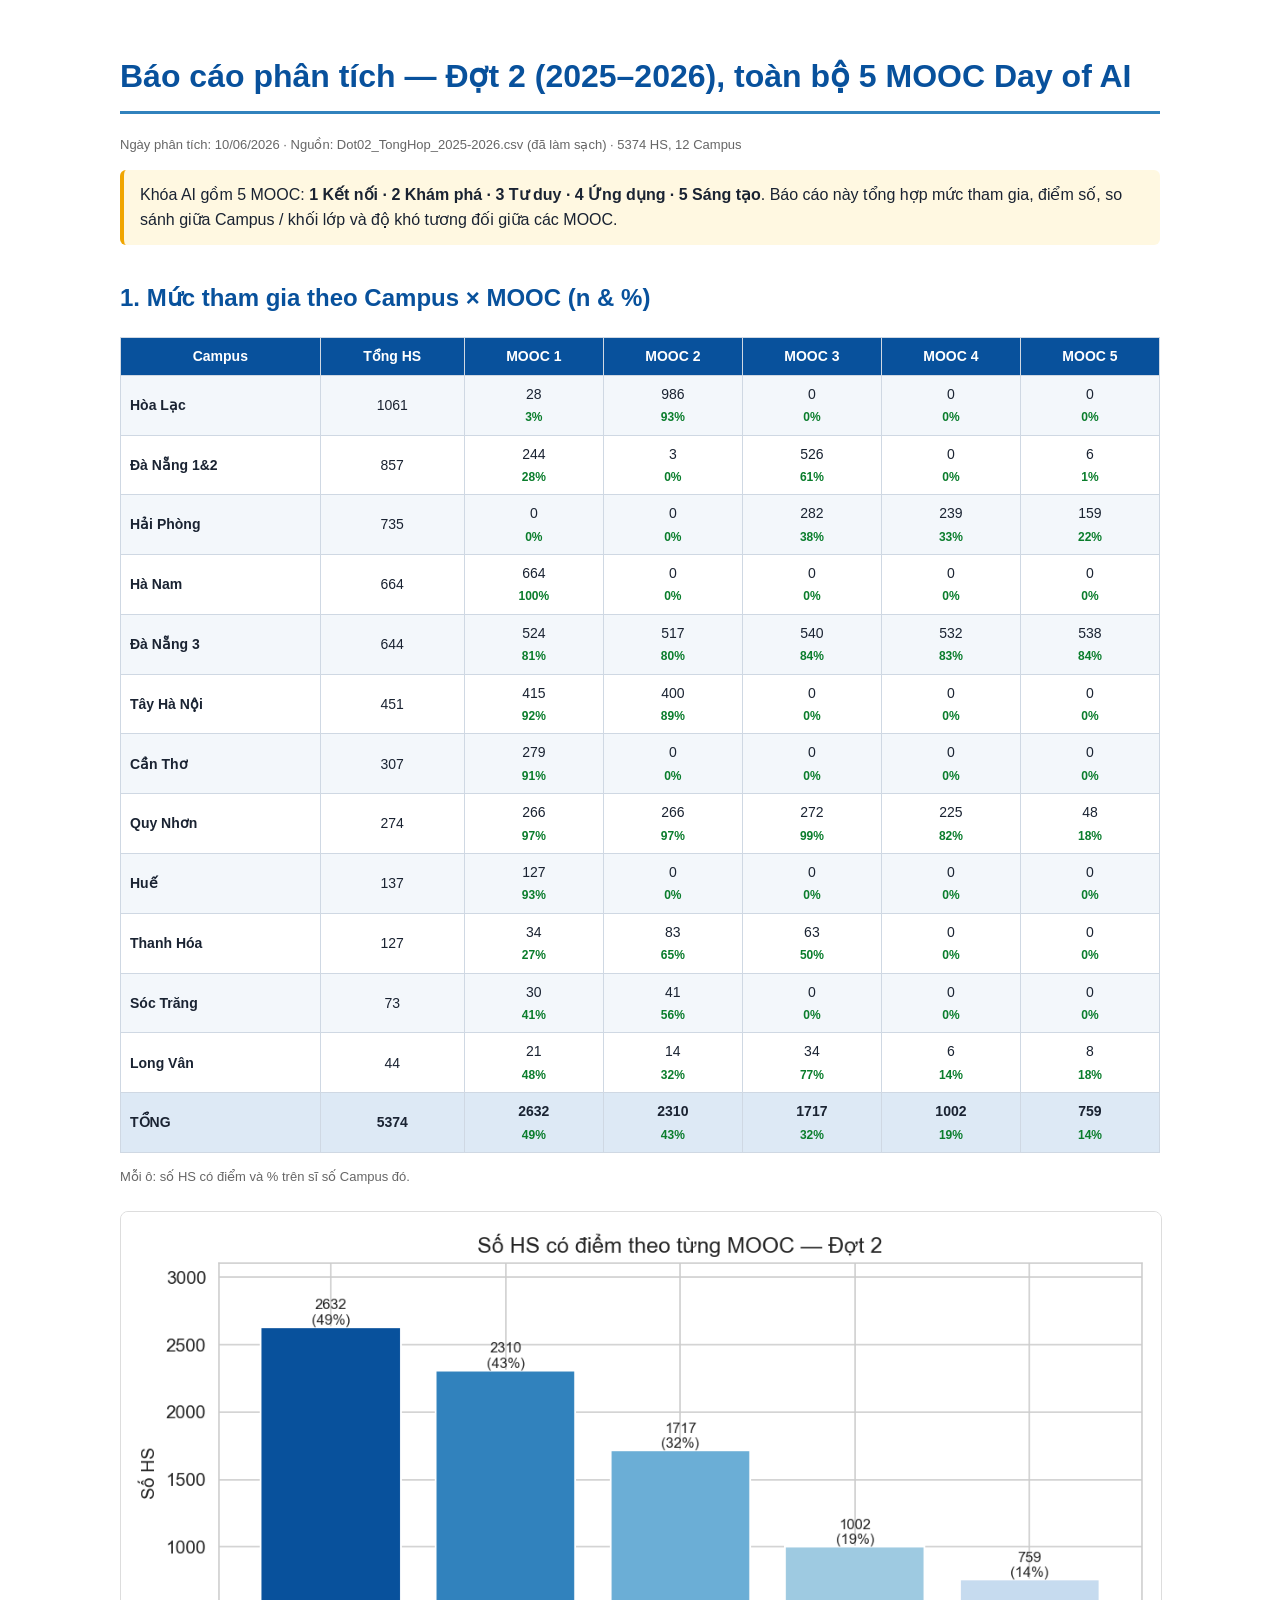
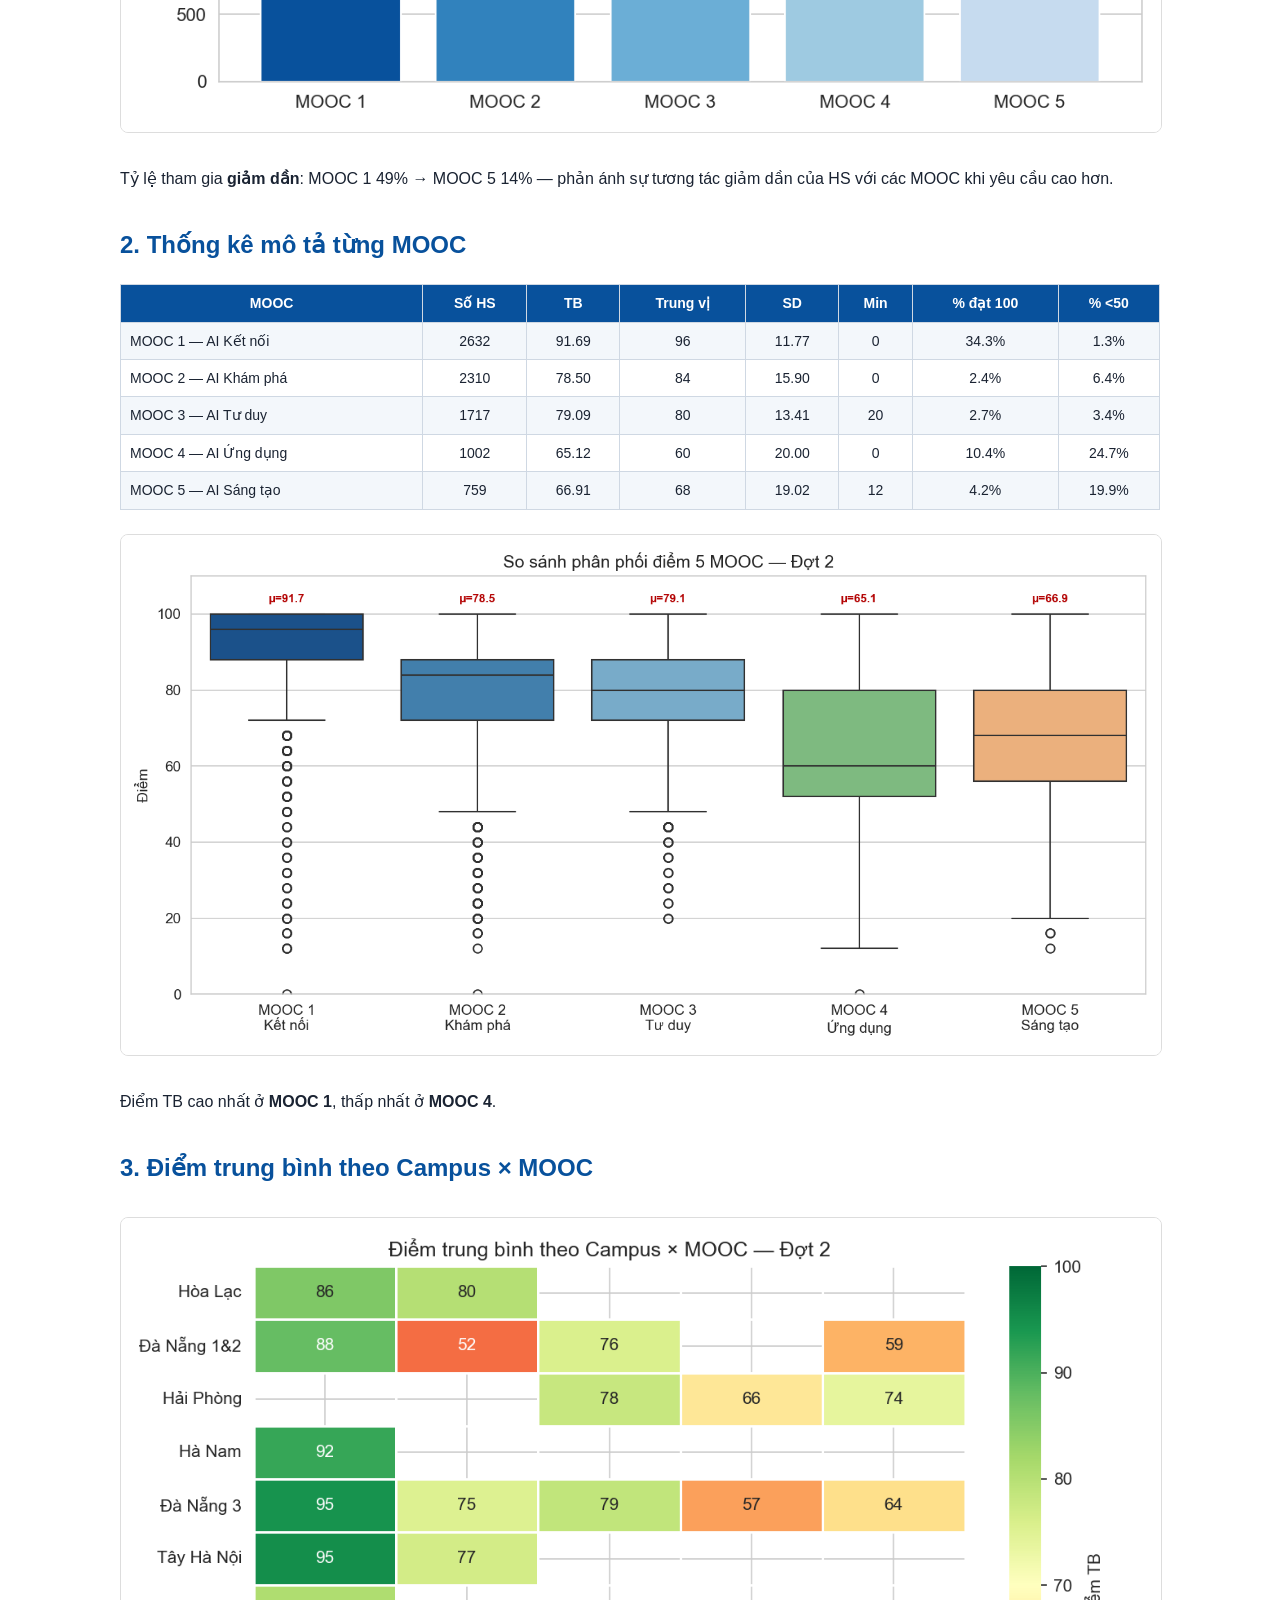
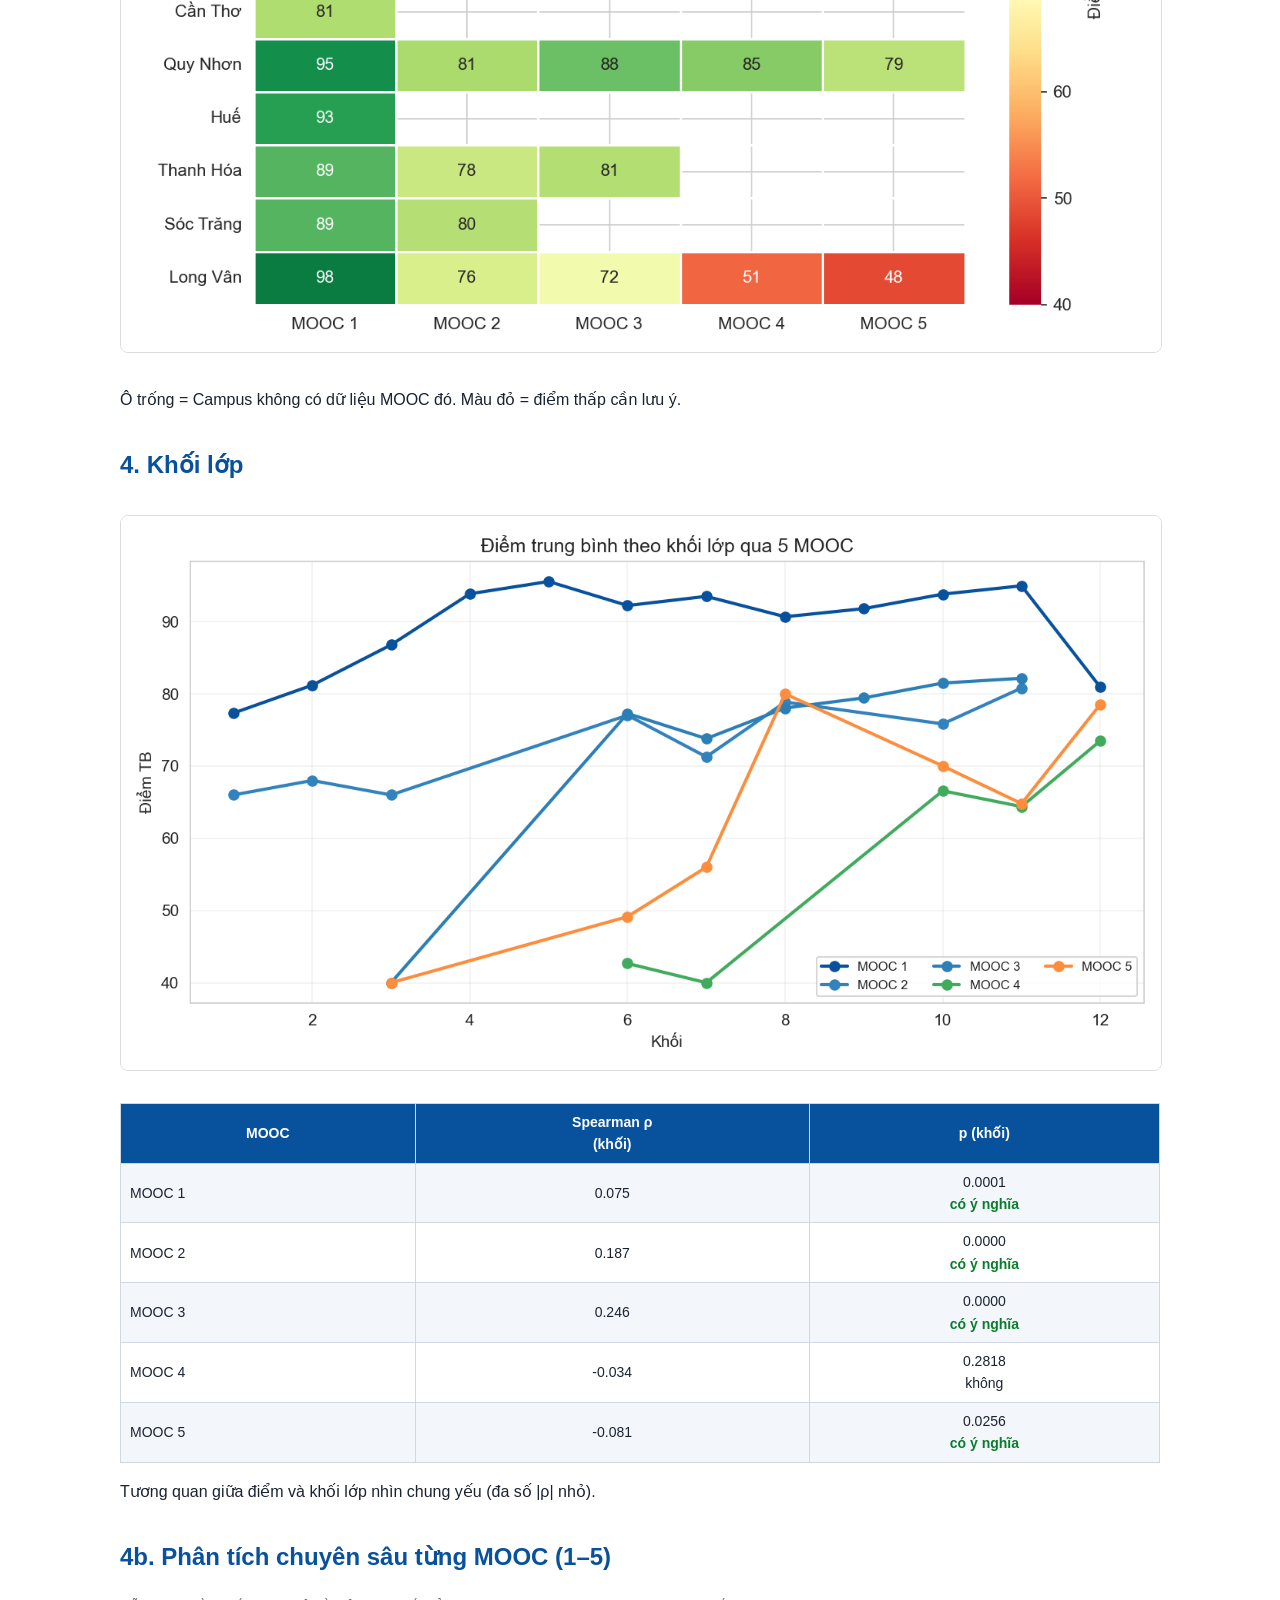
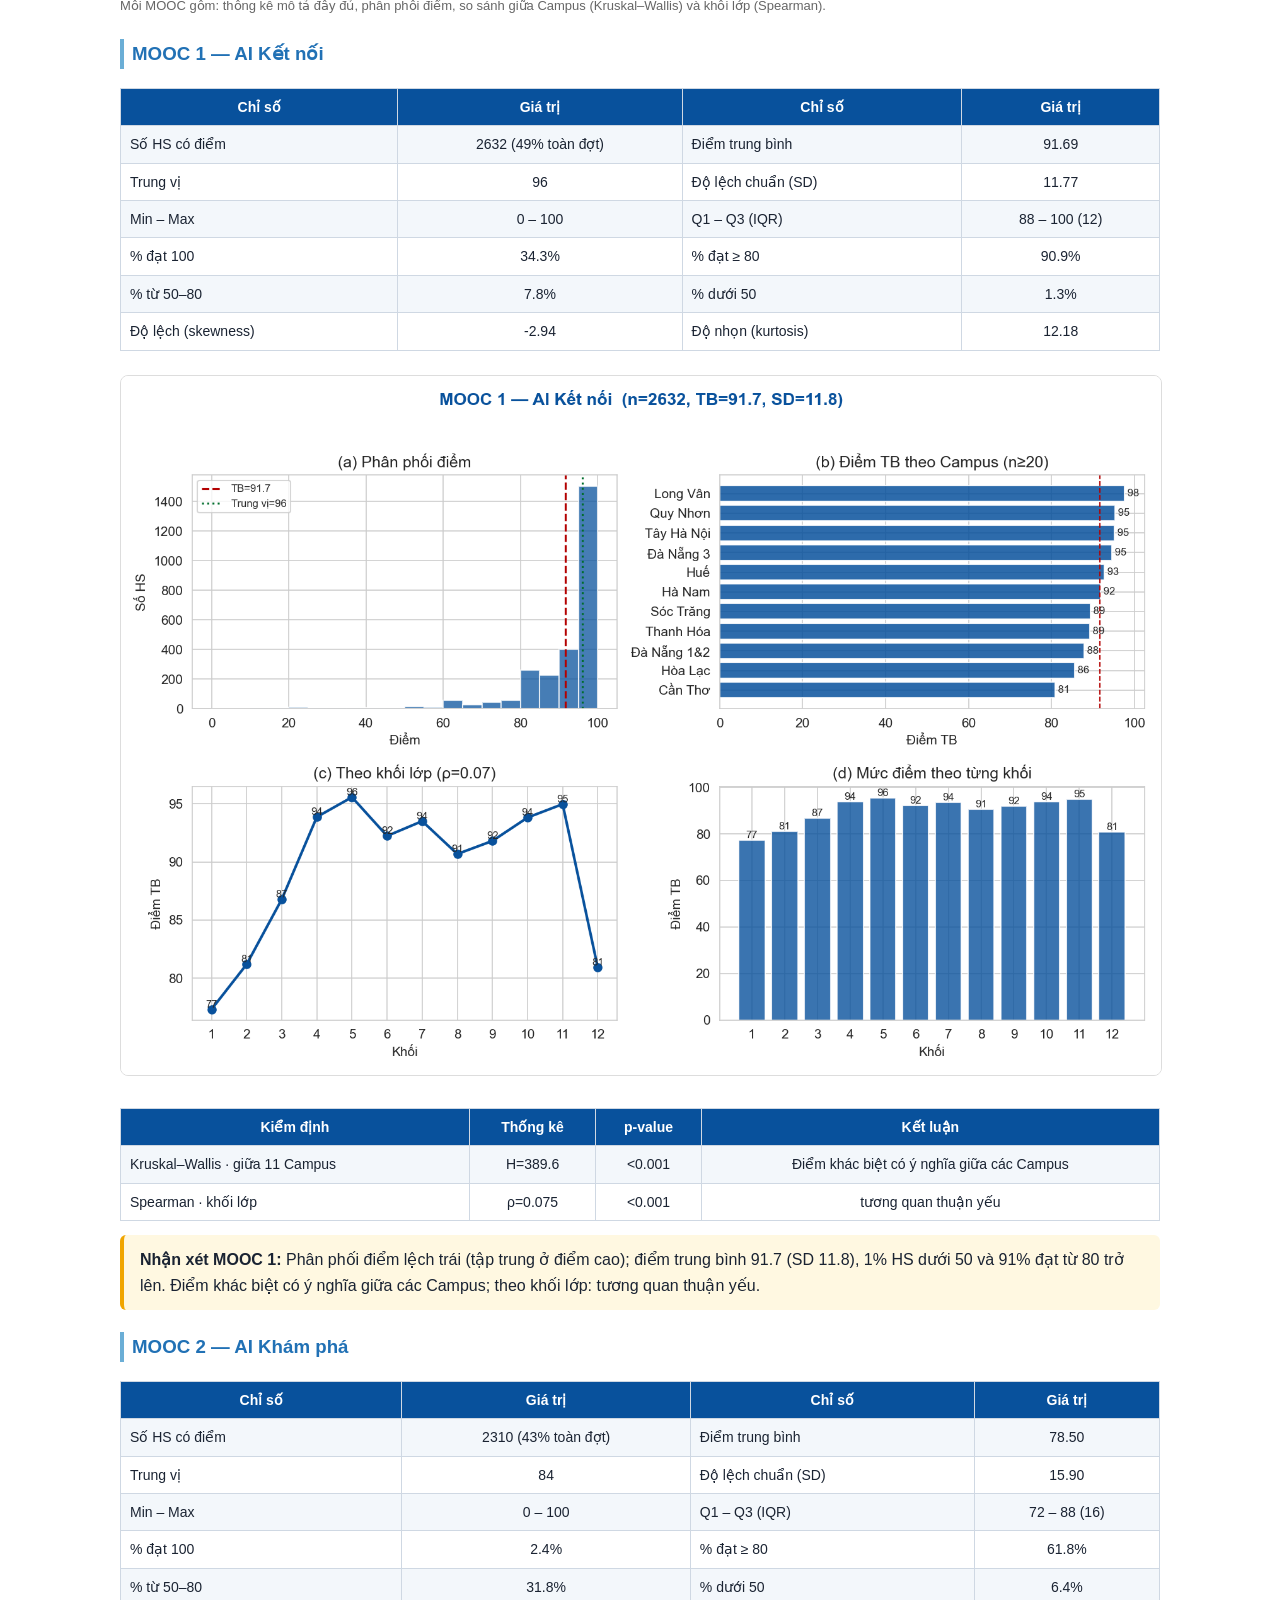
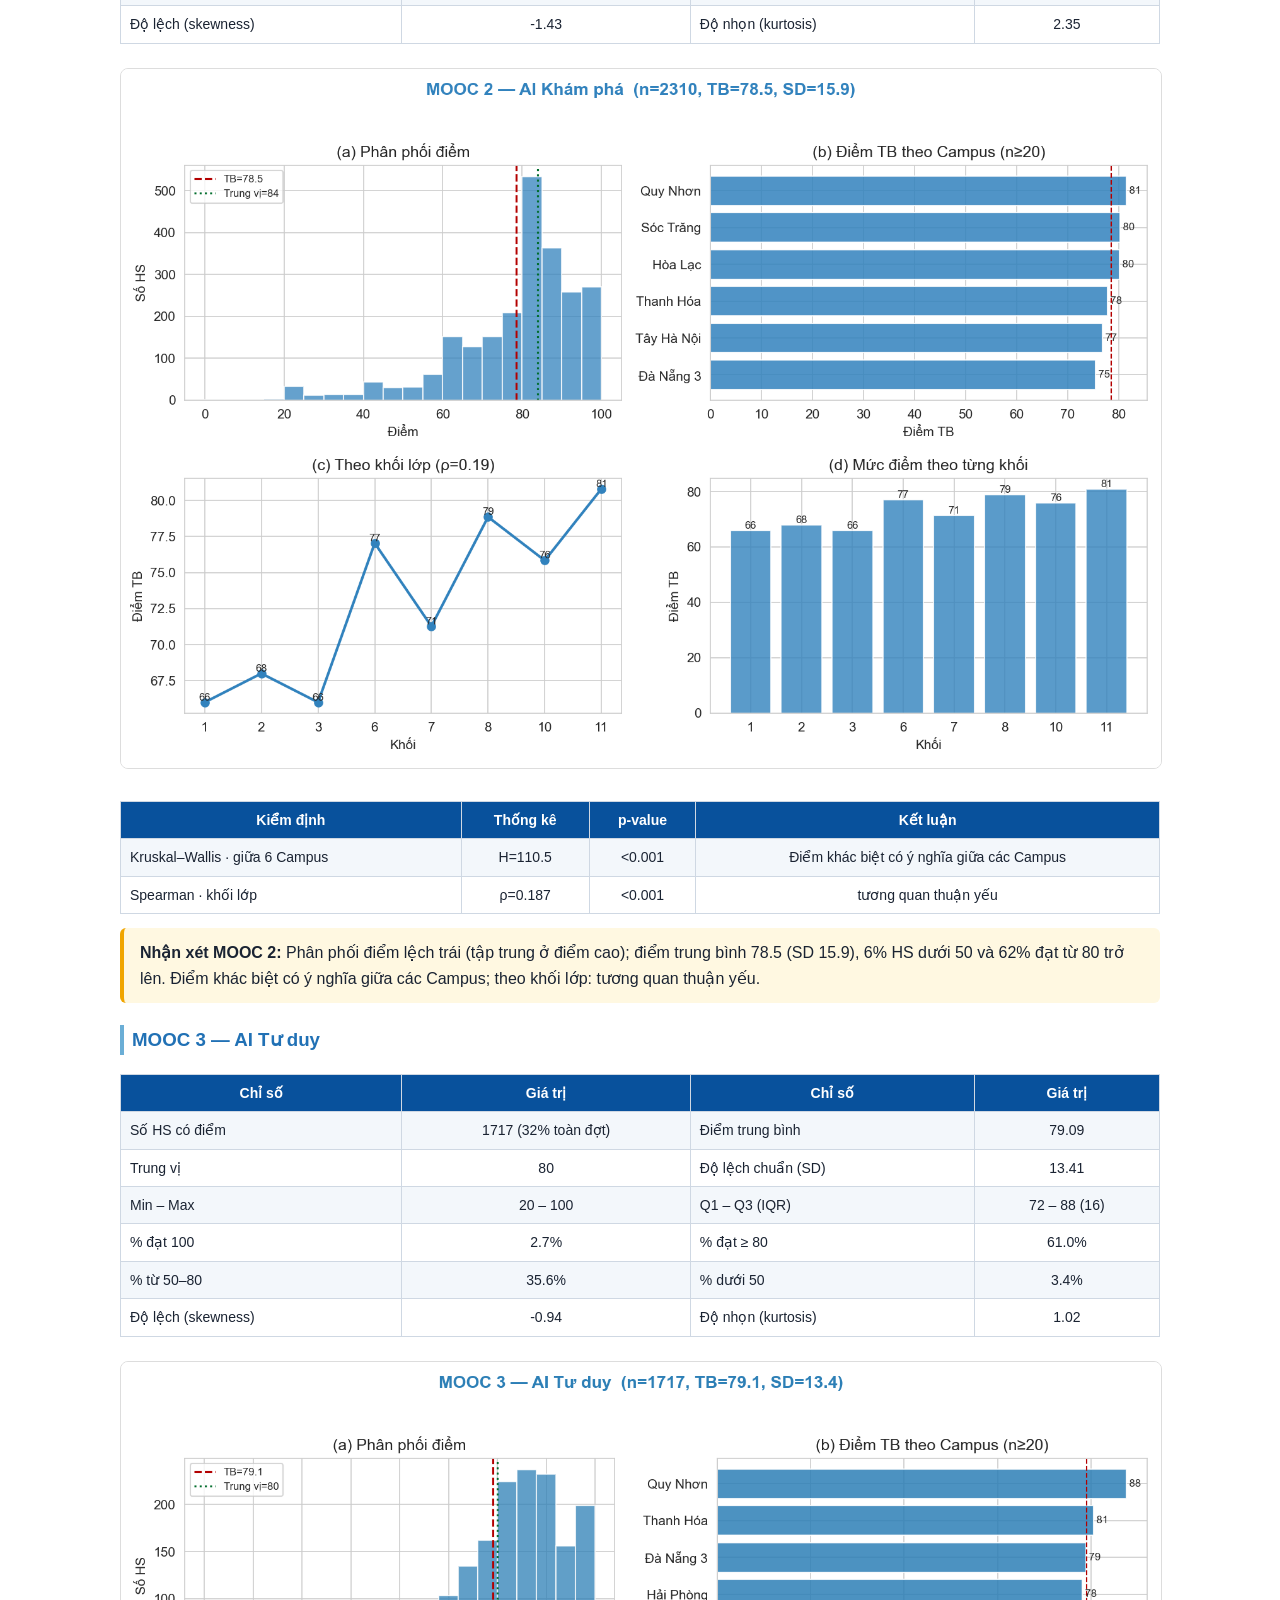
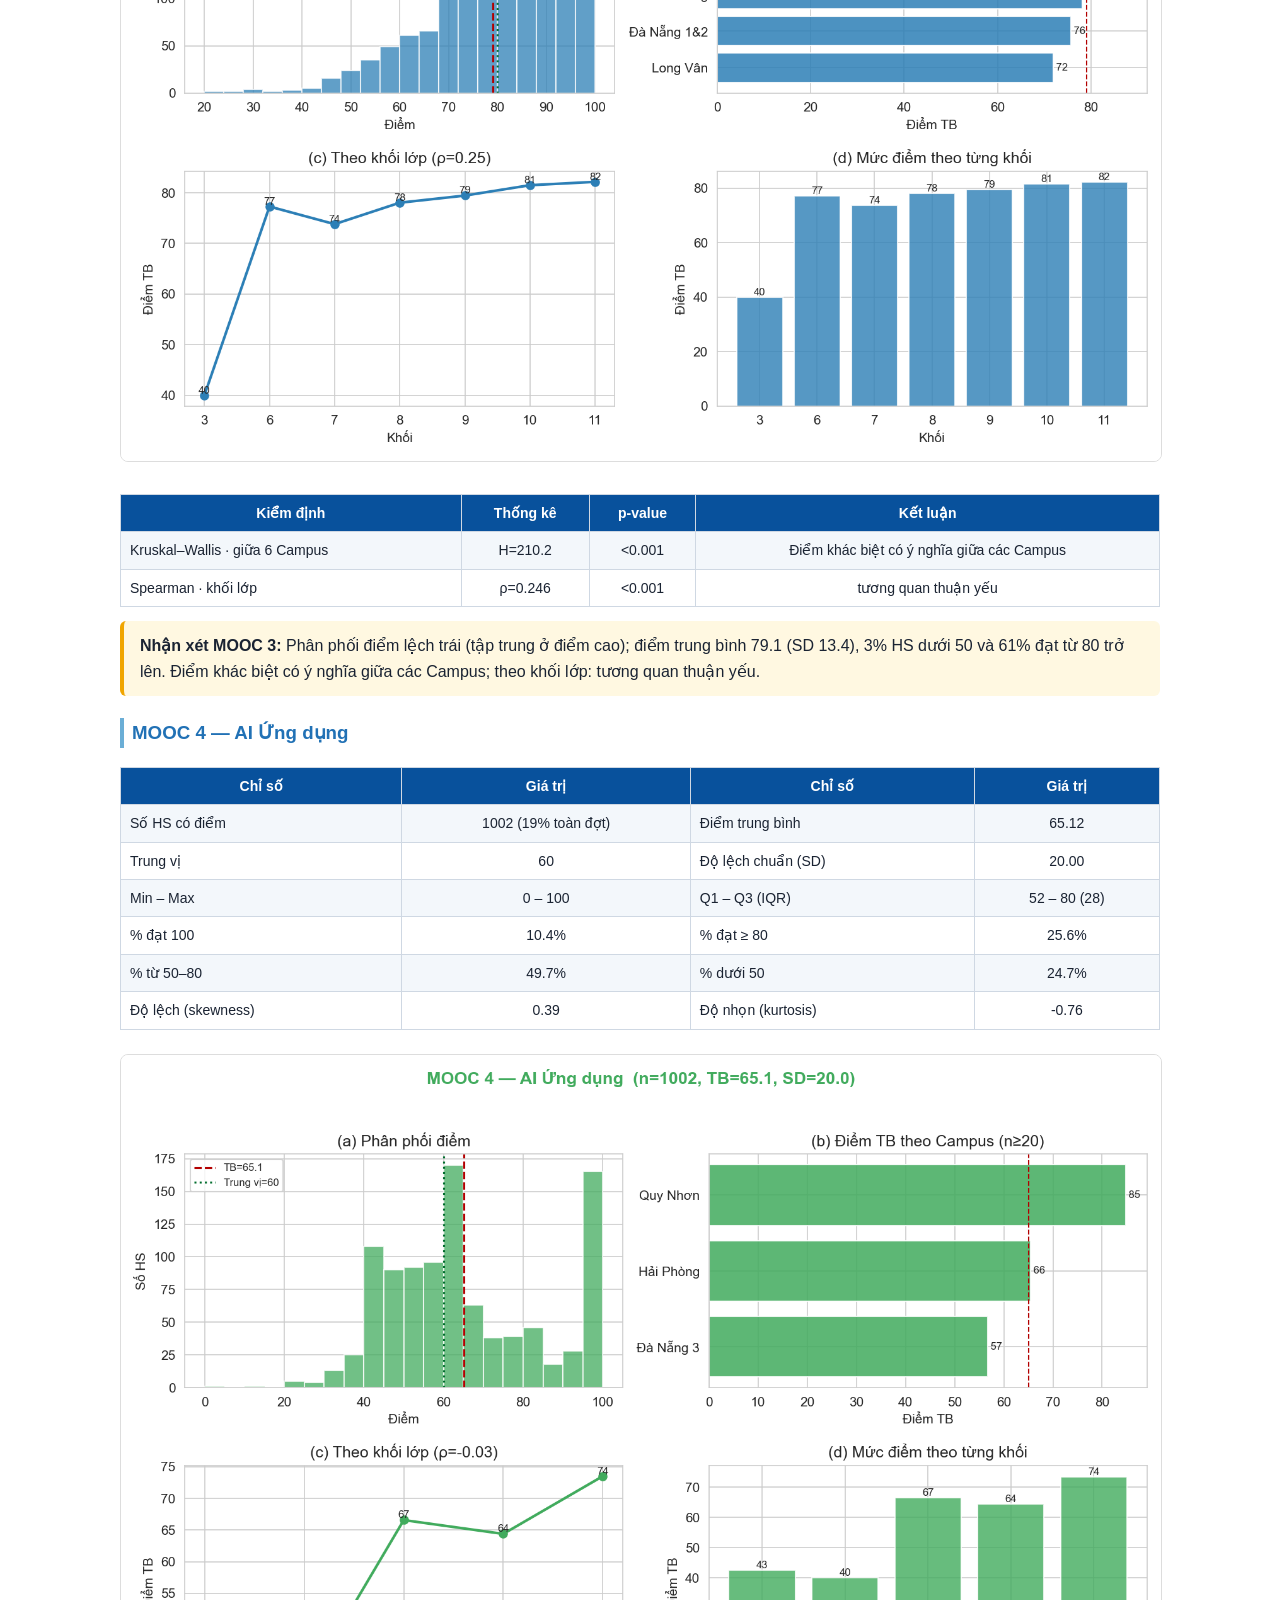
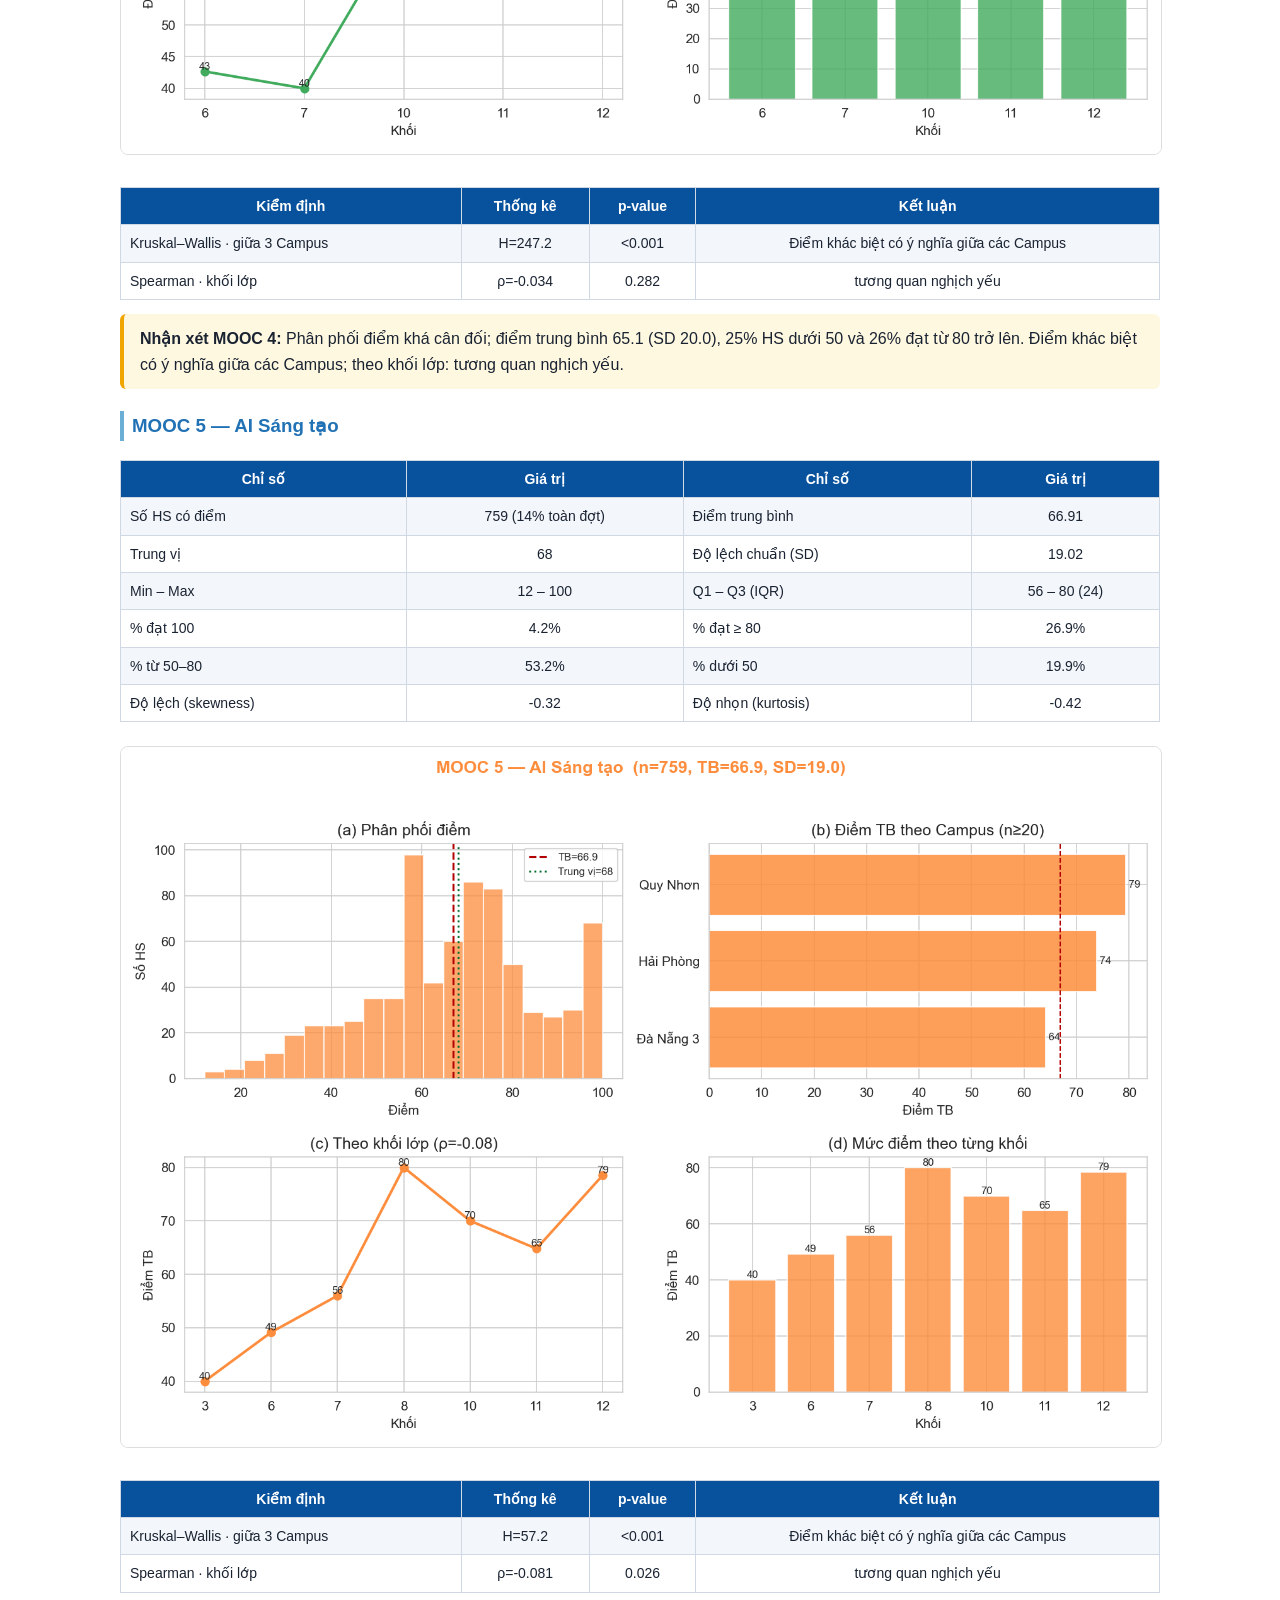
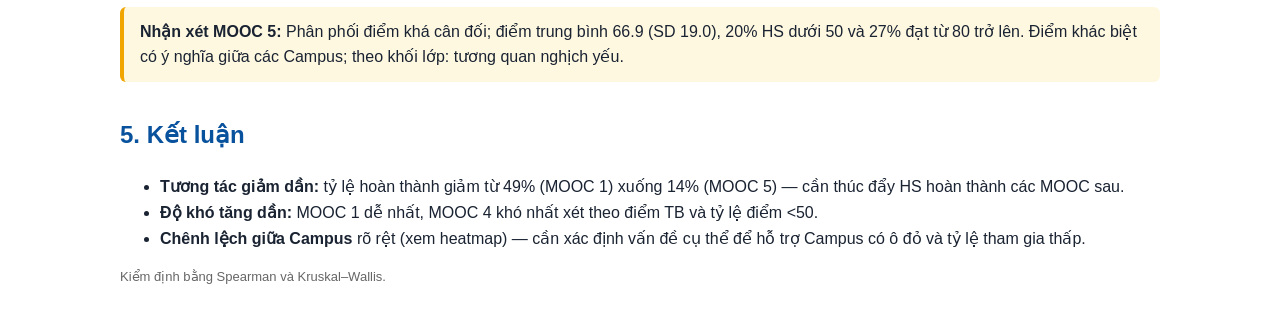
==== commit 3b02bb27: "Add files via upload" ====
--- a/BaoCao_Dot02.html
+++ b/BaoCao_Dot02.html
@@ -1,145 +1,138 @@
-<!doctype html><html lang=vi><head><meta charset=utf-8><meta name="viewport" content="width=device-width, initial-scale=1"><title>Báo cáo Đợt 2 — 5 MOOC Day of AI</title>
-<style>body{font-family:'Segoe UI',Arial,sans-serif;max-width:1040px;margin:0 auto;padding:30px;color:#1a2332;line-height:1.6}
-h1{color:#08519c;border-bottom:3px solid #3182bd;padding-bottom:8px}h2{color:#08519c;margin-top:34px}
-table{border-collapse:collapse;width:100%;margin:14px 0;font-size:14px}th,td{border:1px solid #cfd8e3;padding:7px 9px;text-align:center}
-th{background:#08519c;color:#fff}tr:nth-child(even){background:#f3f7fb}.p{color:#0a7d2c;font-size:12px;font-weight:600}
-img{width:100%;border:1px solid #ddd;border-radius:8px;margin:10px 0}
-.box{background:#fff8e1;border-left:4px solid #f0a500;padding:12px 16px;border-radius:6px;margin:14px 0}
-.sig{color:#0a7d2c;font-weight:700}.note{color:#666;font-size:13px}h3{color:#2171b5;margin-top:22px;border-left:4px solid #6baed6;padding-left:8px}.ta-left{text-align:left}.row-total{background:#dde9f5}.top-actions{margin:10px 0 16px}.btn-report{display:inline-block;background:#08519c;color:#fff;padding:9px 14px;border-radius:8px;text-decoration:none;font-weight:600}.btn-report:hover{background:#063b70}</style></head><body>
-<h1>Báo cáo phân tích — Đợt 2 (2025–2026)</h1>
-<div class=top-actions><a class=btn-report href="https://docs.google.com/document/d/1SYXS2EGkpyfCUuNGcBJwjj-DUgNjSfUX/view" target="_blank" rel="noopener noreferrer">Xem báo cáo chi tiết</a></div>
-<p class=note>Ngày phân tích: 08/06/2026 · Nguồn: 05 campus đã gửi dữ liệu điểm thi. · 5374 lượt thi, 12 Campus</p>
-<div class=box>Khóa Day of AI gồm 5 MOOC: <b>1 Kết nối · 2 Khám phá · 3 Tư duy · 4 Ứng dụng · 5 Sáng tạo</b>. Báo cáo này tổng hợp mức tham gia, điểm số, so sánh giữa Campus / giới tính / khối lớp và độ khó tương đối giữa các MOOC.</div>
-
-<h2>1. Mức tham gia theo Campus × MOOC (n &amp; %)</h2>
-<table><tr><th>Campus</th><th>Tổng HS</th><th>MOOC 1</th><th>MOOC 2</th><th>MOOC 3</th><th>MOOC 4</th><th>MOOC 5</th></tr><tr><td class='ta-left'><b>Hòa Lạc</b></td><td>1061</td><td>28<br><span class=p>3%</span></td><td>986<br><span class=p>93%</span></td><td>0<br><span class=p>0%</span></td><td>0<br><span class=p>0%</span></td><td>0<br><span class=p>0%</span></td></tr><tr><td class='ta-left'><b>Đà Nẵng 1&2</b></td><td>857</td><td>244<br><span class=p>28%</span></td><td>3<br><span class=p>0%</span></td><td>526<br><span class=p>61%</span></td><td>0<br><span class=p>0%</span></td><td>6<br><span class=p>1%</span></td></tr><tr><td class='ta-left'><b>Hải Phòng</b></td><td>735</td><td>0<br><span class=p>0%</span></td><td>0<br><span class=p>0%</span></td><td>282<br><span class=p>38%</span></td><td>239<br><span class=p>33%</span></td><td>159<br><span class=p>22%</span></td></tr><tr><td class='ta-left'><b>Hà Nam</b></td><td>664</td><td>664<br><span class=p>100%</span></td><td>0<br><span class=p>0%</span></td><td>0<br><span class=p>0%</span></td><td>0<br><span class=p>0%</span></td><td>0<br><span class=p>0%</span></td></tr><tr><td class='ta-left'><b>Đà Nẵng 3</b></td><td>644</td><td>524<br><span class=p>81%</span></td><td>517<br><span class=p>80%</span></td><td>540<br><span class=p>84%</span></td><td>532<br><span class=p>83%</span></td><td>538<br><span class=p>84%</span></td></tr><tr><td class='ta-left'><b>Tây Hà Nội</b></td><td>451</td><td>415<br><span class=p>92%</span></td><td>400<br><span class=p>89%</span></td><td>0<br><span class=p>0%</span></td><td>0<br><span class=p>0%</span></td><td>0<br><span class=p>0%</span></td></tr><tr><td class='ta-left'><b>Cần Thơ</b></td><td>307</td><td>279<br><span class=p>91%</span></td><td>0<br><span class=p>0%</span></td><td>0<br><span class=p>0%</span></td><td>0<br><span class=p>0%</span></td><td>0<br><span class=p>0%</span></td></tr><tr><td class='ta-left'><b>Quy Nhơn</b></td><td>274</td><td>266<br><span class=p>97%</span></td><td>266<br><span class=p>97%</span></td><td>272<br><span class=p>99%</span></td><td>225<br><span class=p>82%</span></td><td>48<br><span class=p>18%</span></td></tr><tr><td class='ta-left'><b>Huế</b></td><td>137</td><td>127<br><span class=p>93%</span></td><td>0<br><span class=p>0%</span></td><td>0<br><span class=p>0%</span></td><td>0<br><span class=p>0%</span></td><td>0<br><span class=p>0%</span></td></tr><tr><td class='ta-left'><b>Thanh Hóa</b></td><td>127</td><td>34<br><span class=p>27%</span></td><td>83<br><span class=p>65%</span></td><td>63<br><span class=p>50%</span></td><td>0<br><span class=p>0%</span></td><td>0<br><span class=p>0%</span></td></tr><tr><td class='ta-left'><b>Sóc Trăng</b></td><td>73</td><td>30<br><span class=p>41%</span></td><td>41<br><span class=p>56%</span></td><td>0<br><span class=p>0%</span></td><td>0<br><span class=p>0%</span></td><td>0<br><span class=p>0%</span></td></tr><tr><td class='ta-left'><b>Long Vân</b></td><td>44</td><td>21<br><span class=p>48%</span></td><td>14<br><span class=p>32%</span></td><td>34<br><span class=p>77%</span></td><td>6<br><span class=p>14%</span></td><td>8<br><span class=p>18%</span></td></tr><tr class='row-total'><td class='ta-left'><b>TỔNG</b></td><td><b>5374</b></td><td><b>2632</b><br><span class=p>49%</span></td><td><b>2310</b><br><span class=p>43%</span></td><td><b>1717</b><br><span class=p>32%</span></td><td><b>1002</b><br><span class=p>19%</span></td><td><b>759</b><br><span class=p>14%</span></td></tr></table>
-<p class=note>Mỗi ô: số HS có điểm và % trên sĩ số Campus đó.</p>
-<img alt="Biểu đồ báo cáo" title="Biểu đồ báo cáo" src="[data-uri]">
-<p>Tỷ lệ tham gia <b>giảm dần</b>: MOOC 1 49% → MOOC 5 14% — phản ánh sự tương tác giảm dần của HS với các MOOC khi yêu cầu cao hơn.</p>
-
-<h2>2. Thống kê mô tả từng MOOC</h2>
-<table><tr><th>MOOC</th><th>Số HS</th><th>TB</th><th>Trung vị</th><th>SD</th><th>Min</th><th>% đạt 100</th><th>% &lt;50</th></tr><tr><td class='ta-left'>MOOC 1 — AI Kết nối</td><td>2632</td><td>91.69</td><td>96</td><td>11.77</td><td>0</td><td>34.3%</td><td>1.3%</td></tr><tr><td class='ta-left'>MOOC 2 — AI Khám phá</td><td>2310</td><td>78.50</td><td>84</td><td>15.90</td><td>0</td><td>2.4%</td><td>6.4%</td></tr><tr><td class='ta-left'>MOOC 3 — AI Tư duy</td><td>1717</td><td>79.09</td><td>80</td><td>13.41</td><td>20</td><td>2.7%</td><td>3.4%</td></tr><tr><td class='ta-left'>MOOC 4 — AI Ứng dụng</td><td>1002</td><td>65.12</td><td>60</td><td>20.00</td><td>0</td><td>10.4%</td><td>24.7%</td></tr><tr><td class='ta-left'>MOOC 5 — AI Sáng tạo</td><td>759</td><td>66.91</td><td>68</td><td>19.02</td><td>12</td><td>4.2%</td><td>19.9%</td></tr></table>
-<img alt="Biểu đồ báo cáo" title="Biểu đồ báo cáo" src="[data-uri]">
-<p>Điểm TB cao nhất ở <b>MOOC 1</b>, thấp nhất ở <b>MOOC 4</b>.</p>
-
-<h2>3. Điểm trung bình theo Campus × MOOC</h2>
-<img alt="Biểu đồ báo cáo" title="Biểu đồ báo cáo" src="[data-uri]">
-<p>Ô trống = Campus không có dữ liệu MOOC đó. Màu đỏ = điểm thấp cần lưu ý.</p>
-
-<h2>4. Giới tính &amp; khối lớp</h2>
-<img alt="Biểu đồ báo cáo" title="Biểu đồ báo cáo" src="[data-uri]">
-<table><tr><th>MOOC</th><th>TB Nam</th><th>TB Nữ</th><th>Mann–Whitney p<br>(giới tính)</th><th>Spearman ρ<br>(khối)</th><th>p (khối)</th></tr><tr><td class='ta-left'>MOOC 1</td><td>91.5</td><td>93.1</td><td>0.0001<br><span class=sig>có ý nghĩa</span></td><td>0.075</td><td>0.0001</td></tr><tr><td class='ta-left'>MOOC 2</td><td>77.4</td><td>81.0</td><td>0.0000<br><span class=sig>có ý nghĩa</span></td><td>0.187</td><td>0.0000</td></tr><tr><td class='ta-left'>MOOC 3</td><td>79.7</td><td>82.0</td><td>0.0113<br><span class=sig>có ý nghĩa</span></td><td>0.246</td><td>0.0000</td></tr><tr><td class='ta-left'>MOOC 4</td><td>63.6</td><td>67.6</td><td>0.0021<br><span class=sig>có ý nghĩa</span></td><td>-0.034</td><td>0.2818</td></tr><tr><td class='ta-left'>MOOC 5</td><td>65.8</td><td>68.7</td><td>0.0592<br>không</td><td>-0.081</td><td>0.0256</td></tr></table>
-<p>Nữ có xu hướng đạt điểm cao hơn nam ở hầu hết MOOC; tương quan với khối lớp nhìn chung yếu.</p>
-
-<h2>4b. Phân tích chuyên sâu từng MOOC (1–5)</h2>
-<p class=note>Mỗi MOOC gồm: thống kê mô tả đầy đủ, phân phối điểm, so sánh giữa Campus (Kruskal–Wallis), giới tính (Mann–Whitney) và khối lớp (Spearman).</p>
-
-<h3>MOOC 1 — AI Kết nối</h3>
-<table>
-<tr><th>Chỉ số</th><th>Giá trị</th><th>Chỉ số</th><th>Giá trị</th></tr>
-<tr><td class='ta-left'>Số HS có điểm</td><td>2632 (49% toàn đợt)</td><td class='ta-left'>Điểm trung bình</td><td>91.69</td></tr>
-<tr><td class='ta-left'>Trung vị</td><td>96</td><td class='ta-left'>Độ lệch chuẩn (SD)</td><td>11.77</td></tr>
-<tr><td class='ta-left'>Min – Max</td><td>0 – 100</td><td class='ta-left'>Q1 – Q3 (IQR)</td><td>88 – 100 (12)</td></tr>
-<tr><td class='ta-left'>% đạt 100</td><td>34.3%</td><td class='ta-left'>% đạt ≥ 80</td><td>90.9%</td></tr>
-<tr><td class='ta-left'>% từ 50–80</td><td>7.8%</td><td class='ta-left'>% dưới 50</td><td>1.3%</td></tr>
-<tr><td class='ta-left'>Độ lệch (skewness)</td><td>-2.94</td><td class='ta-left'>Độ nhọn (kurtosis)</td><td>12.18</td></tr>
-</table>
-<img alt="Biểu đồ báo cáo" title="Biểu đồ báo cáo" src="[data-uri]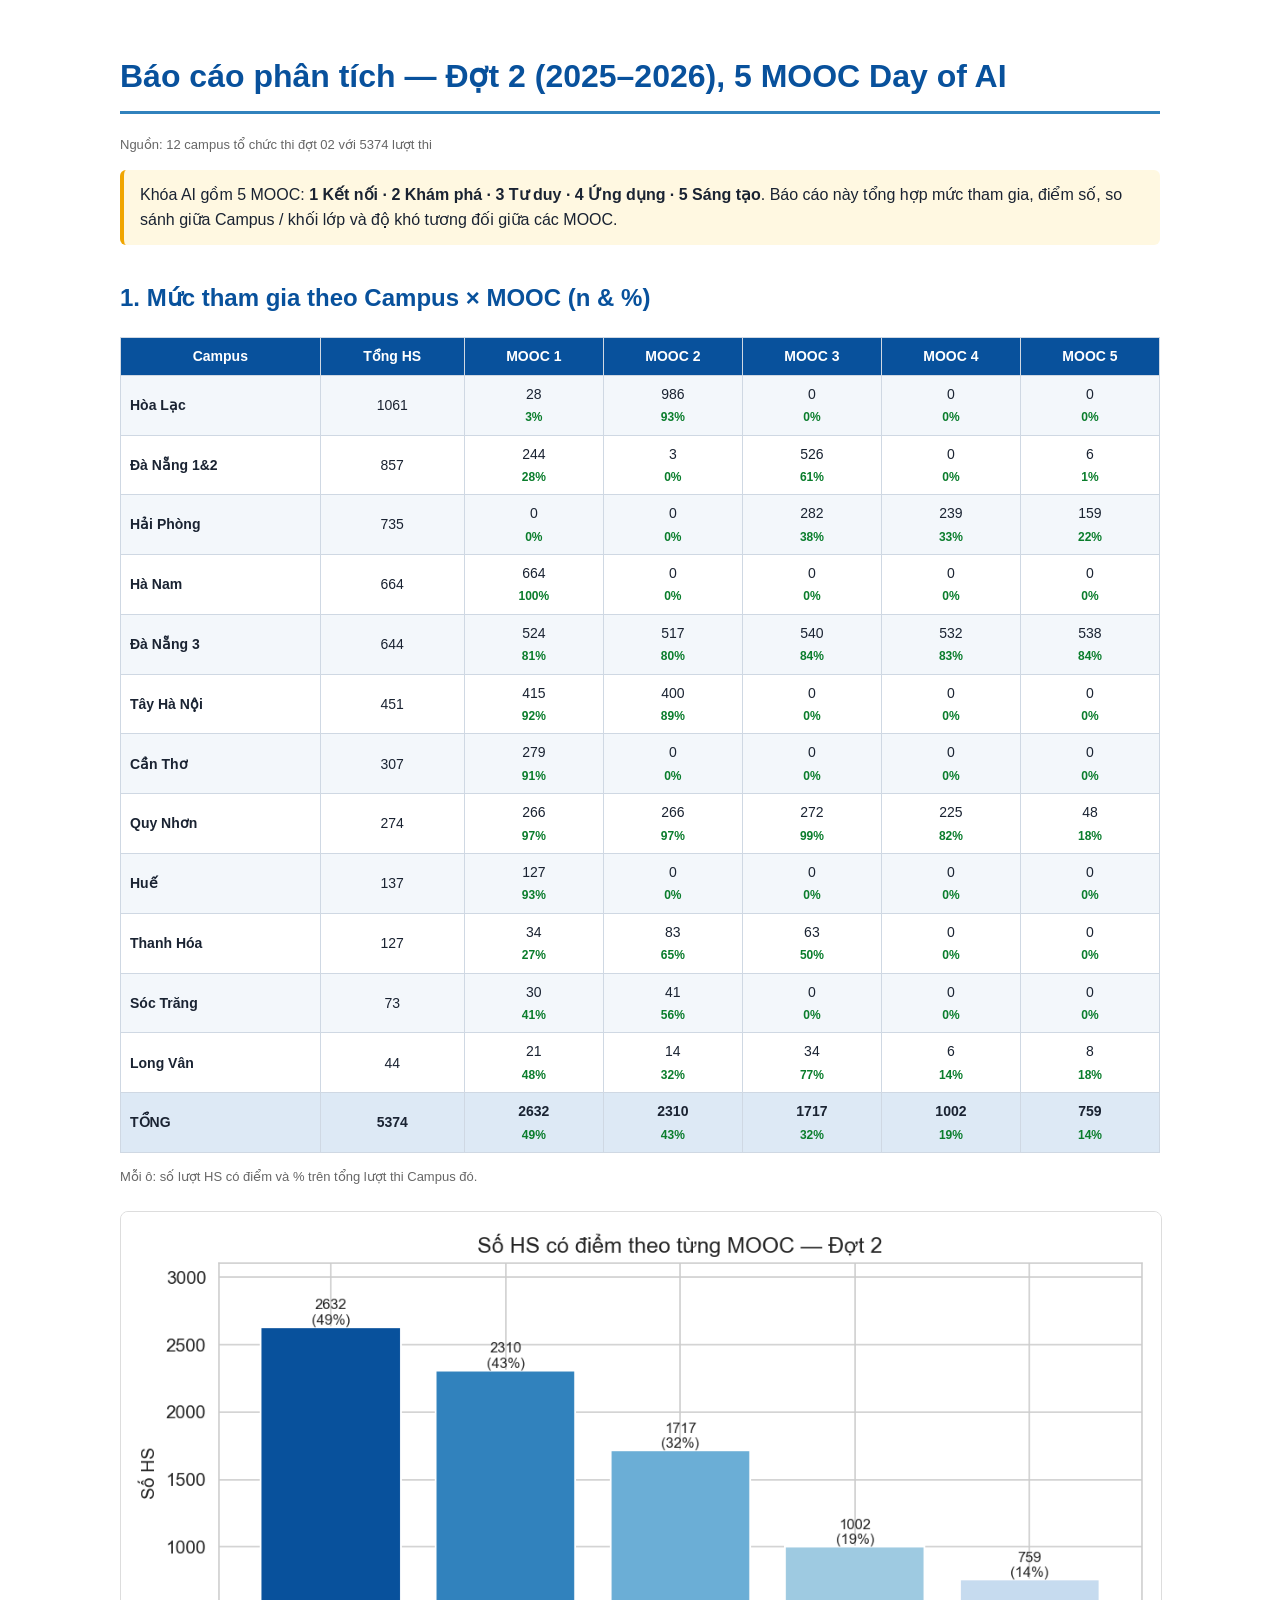
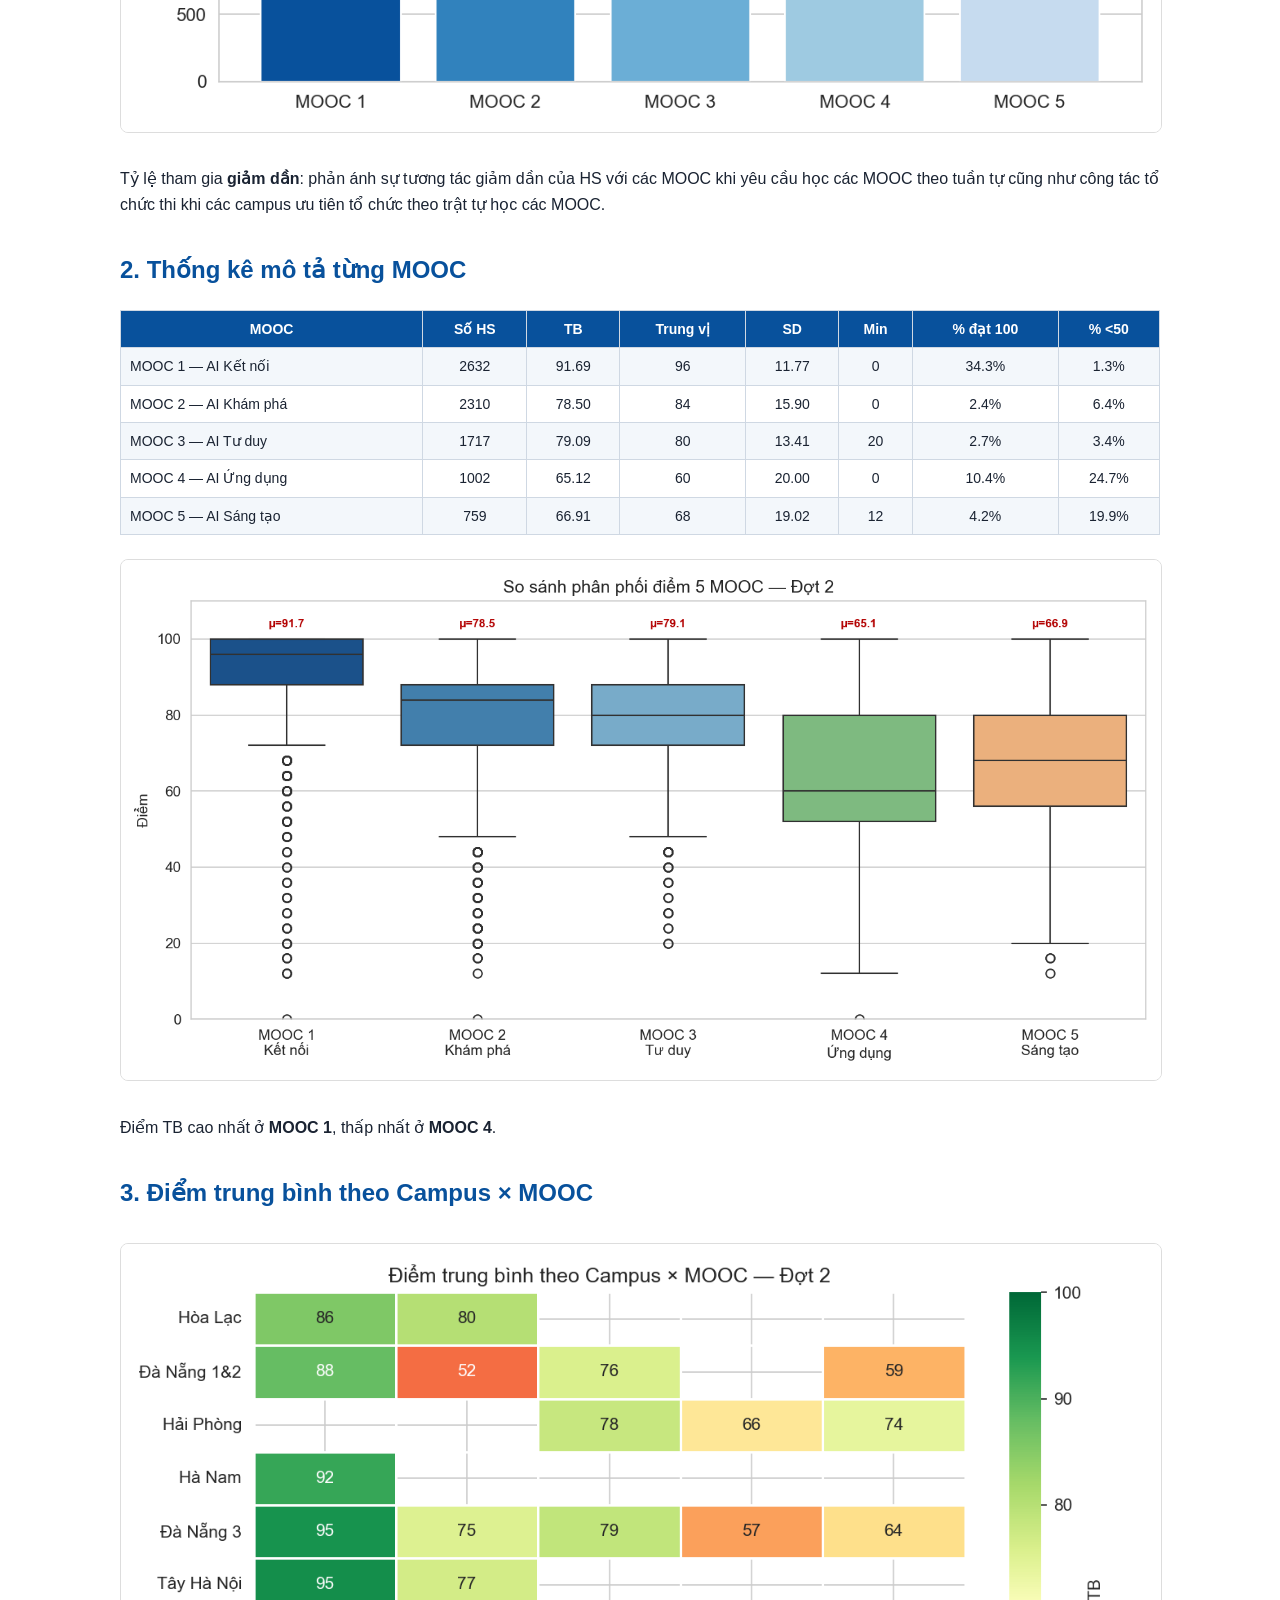
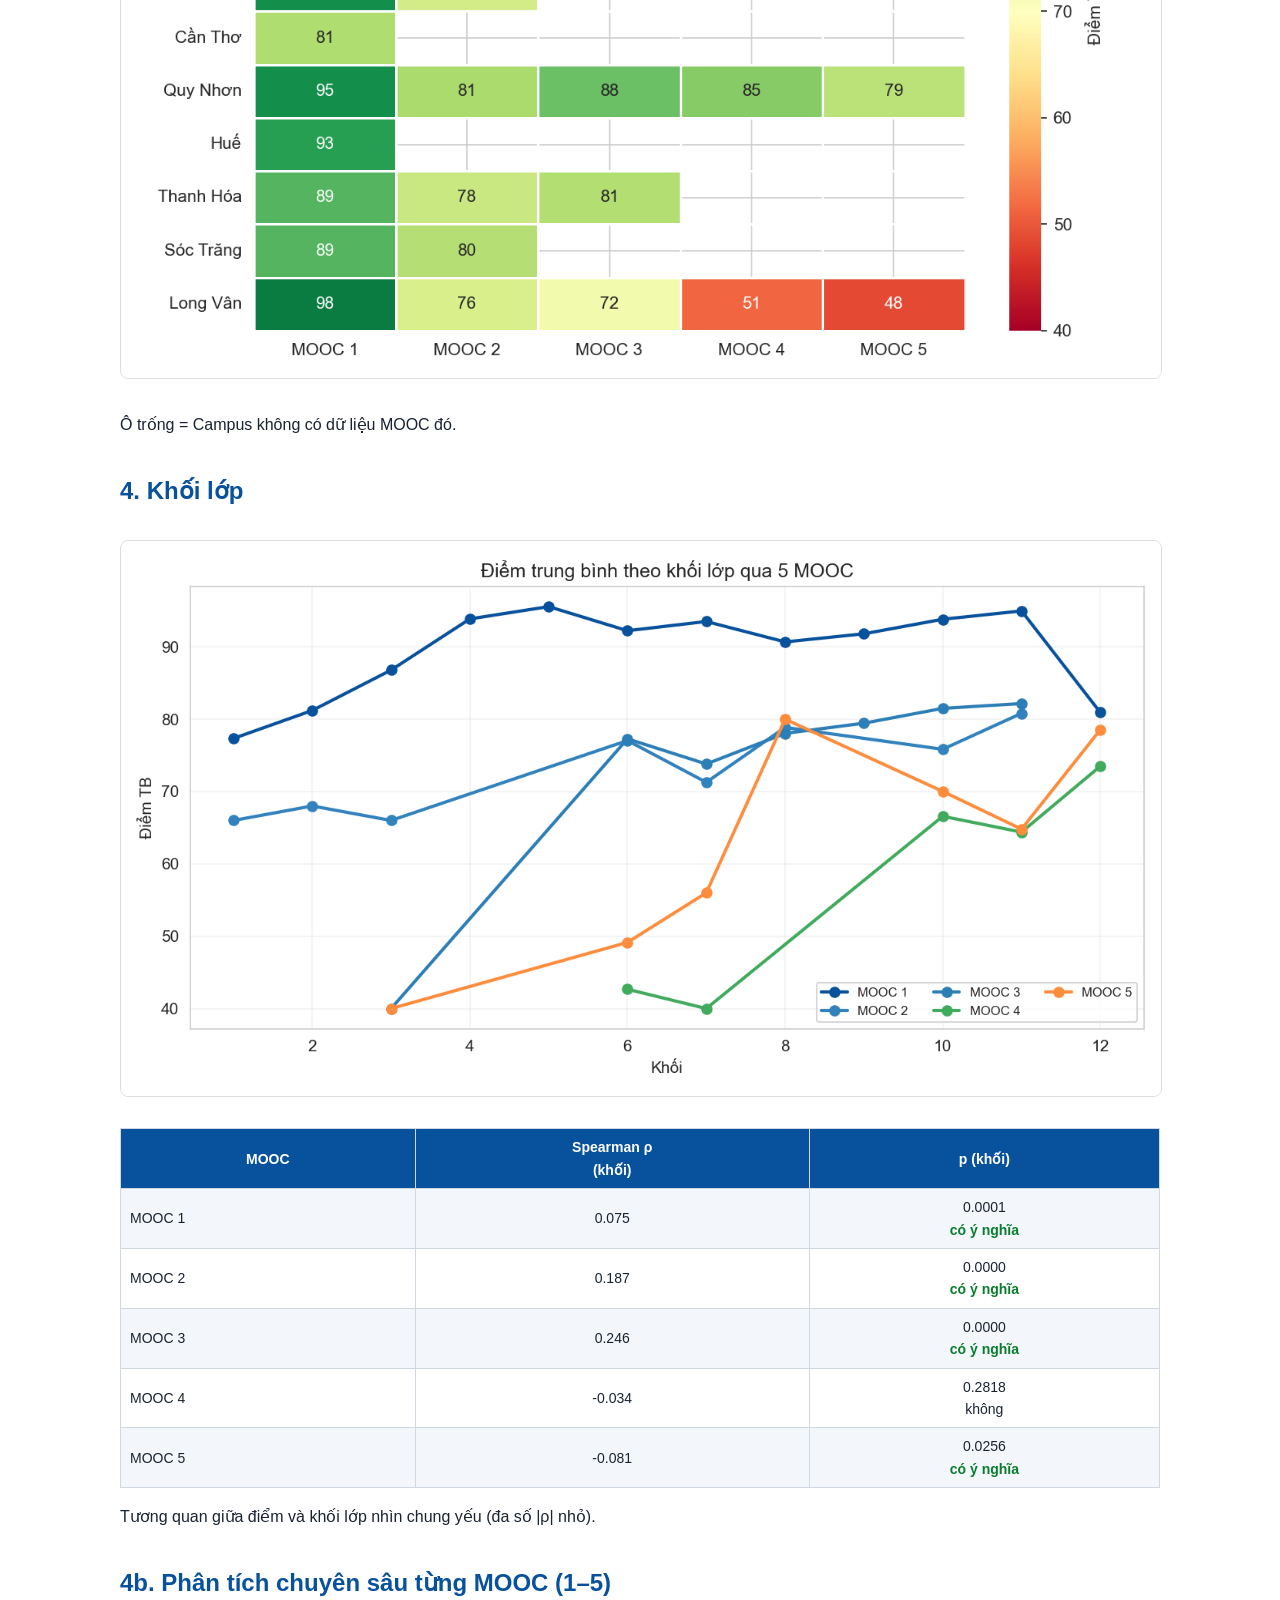
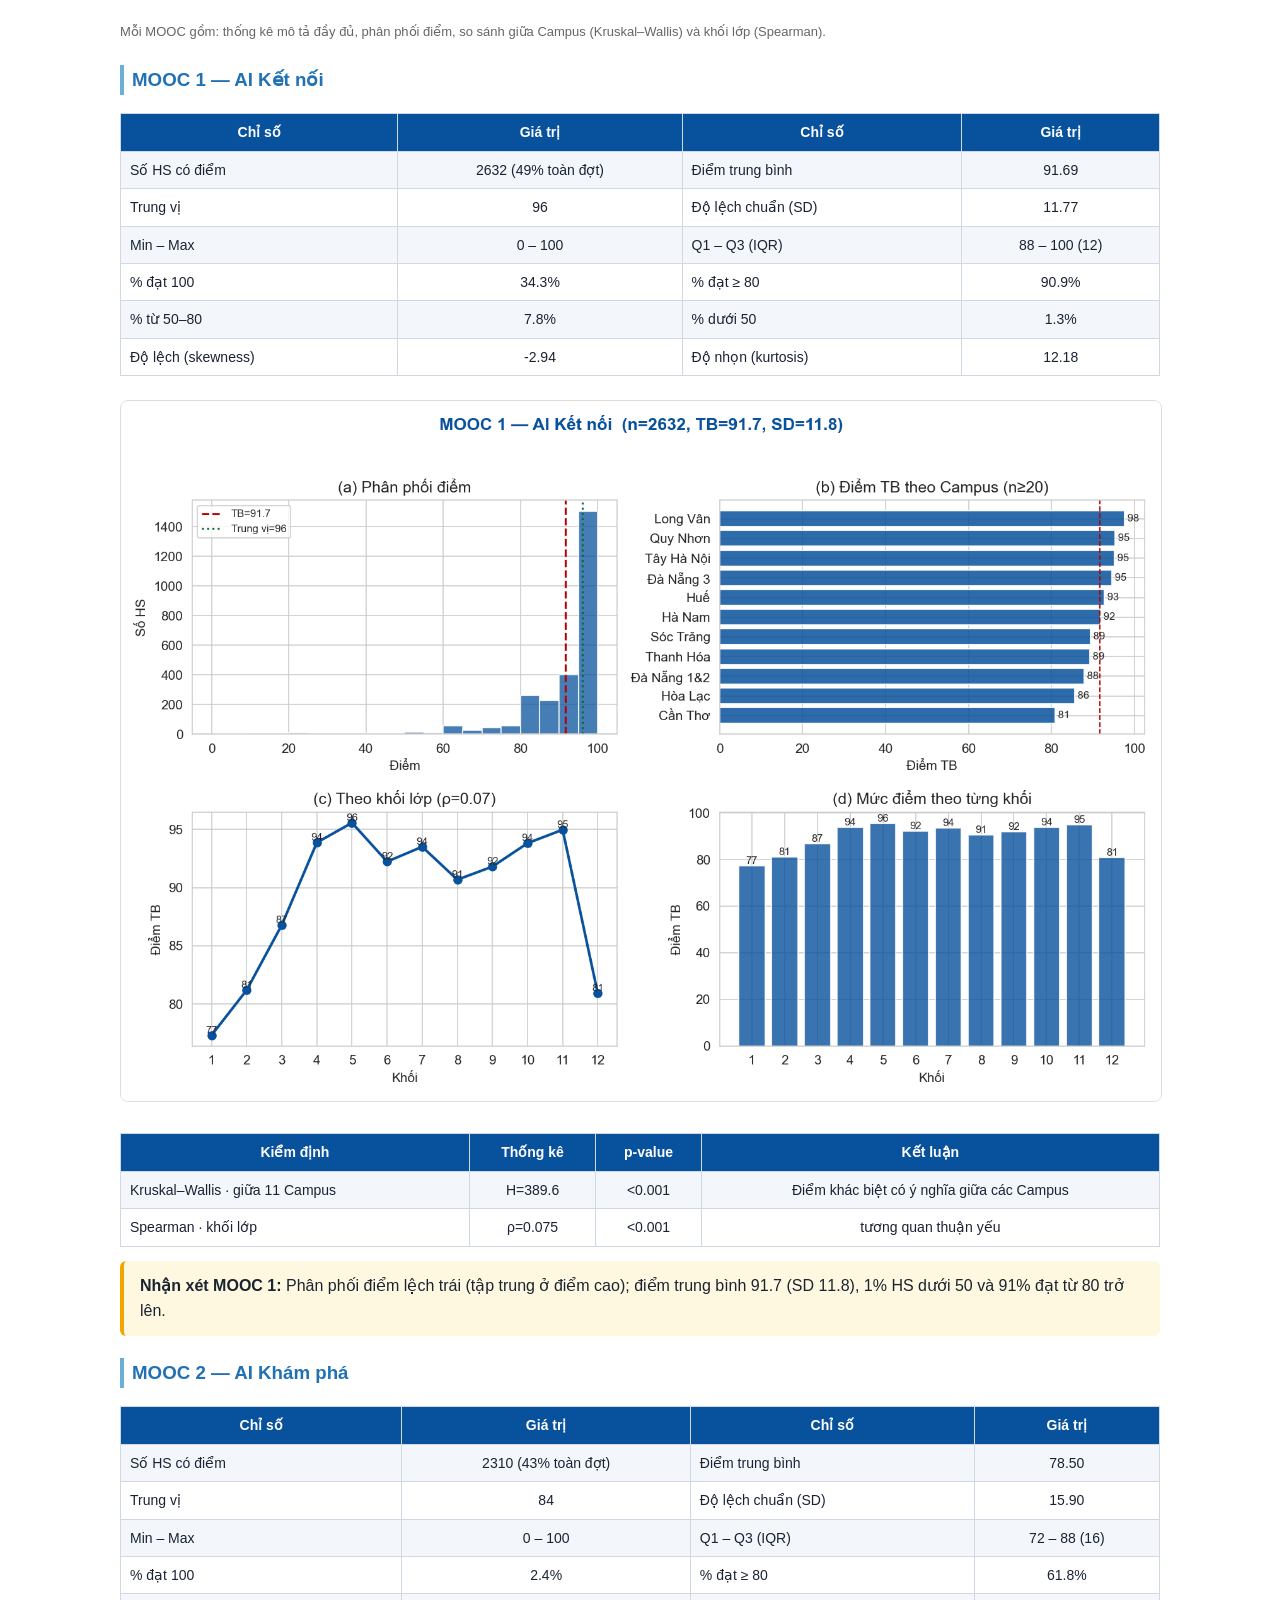
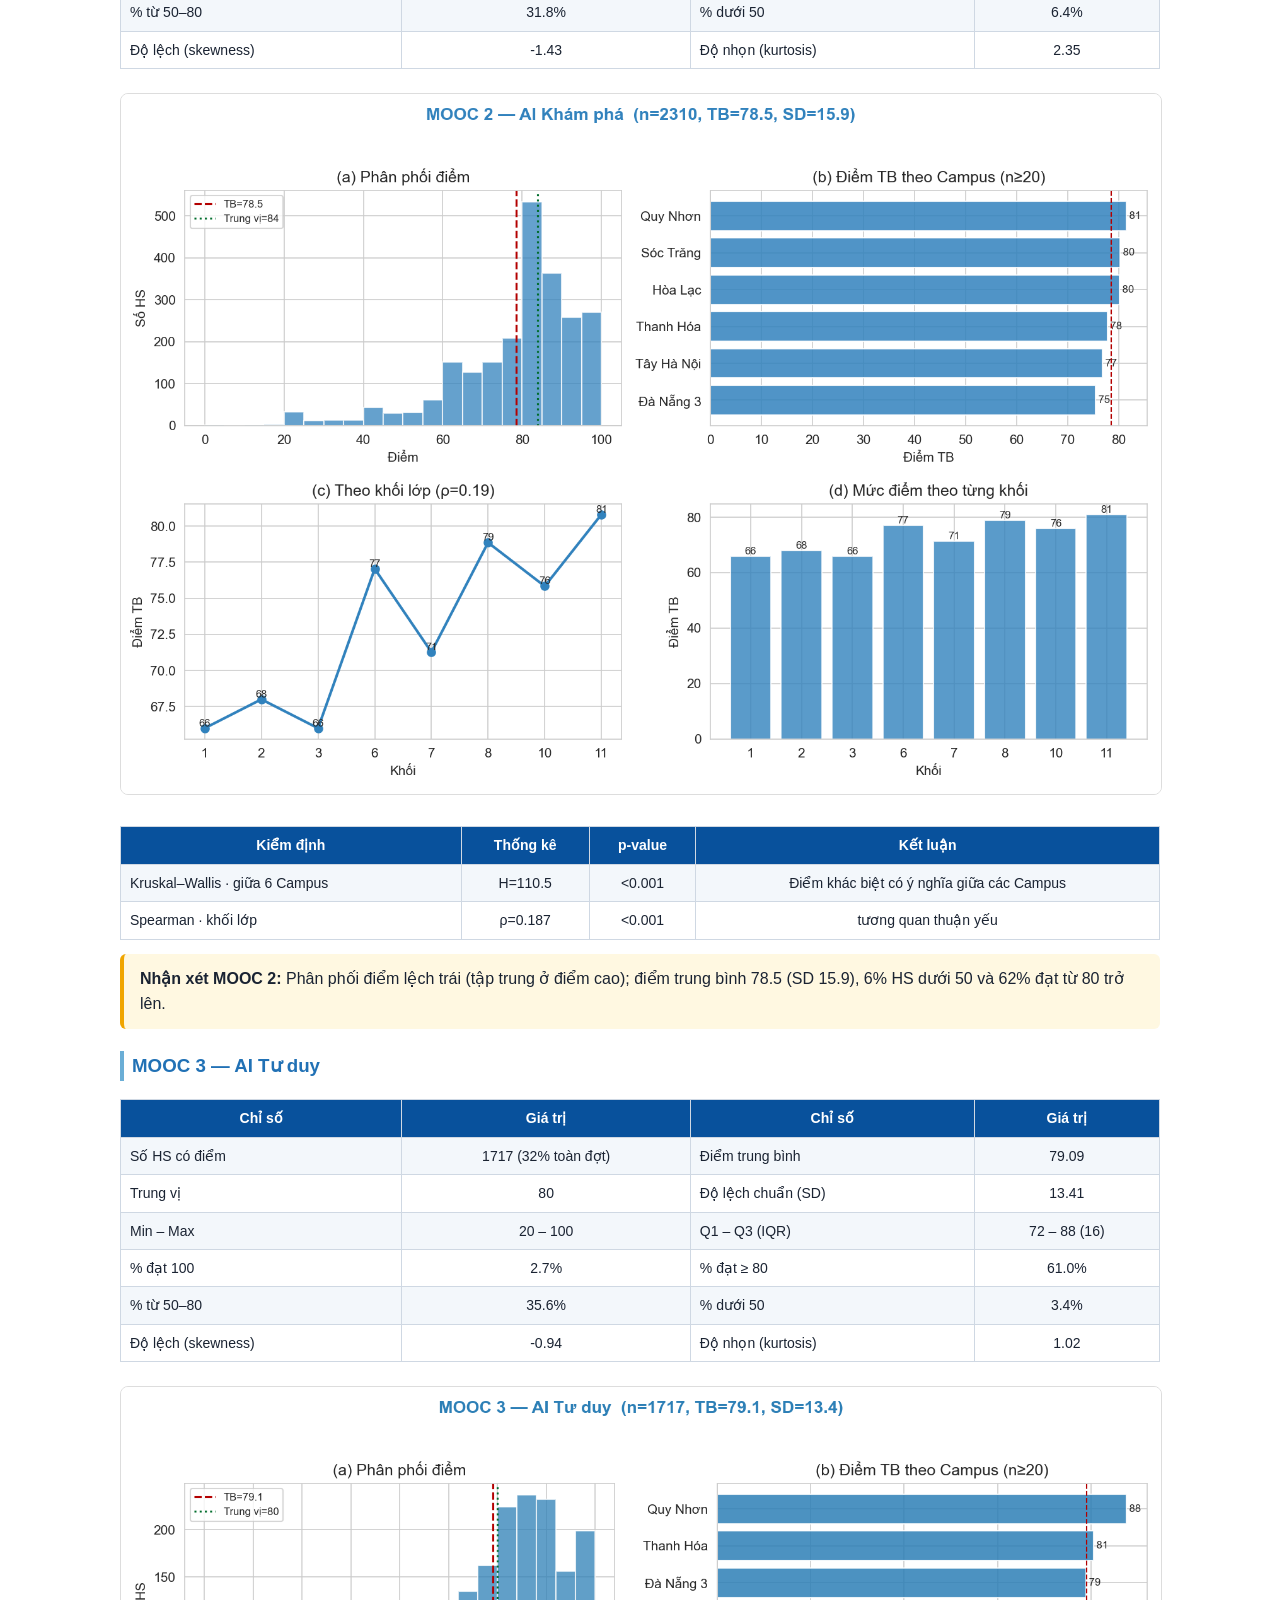
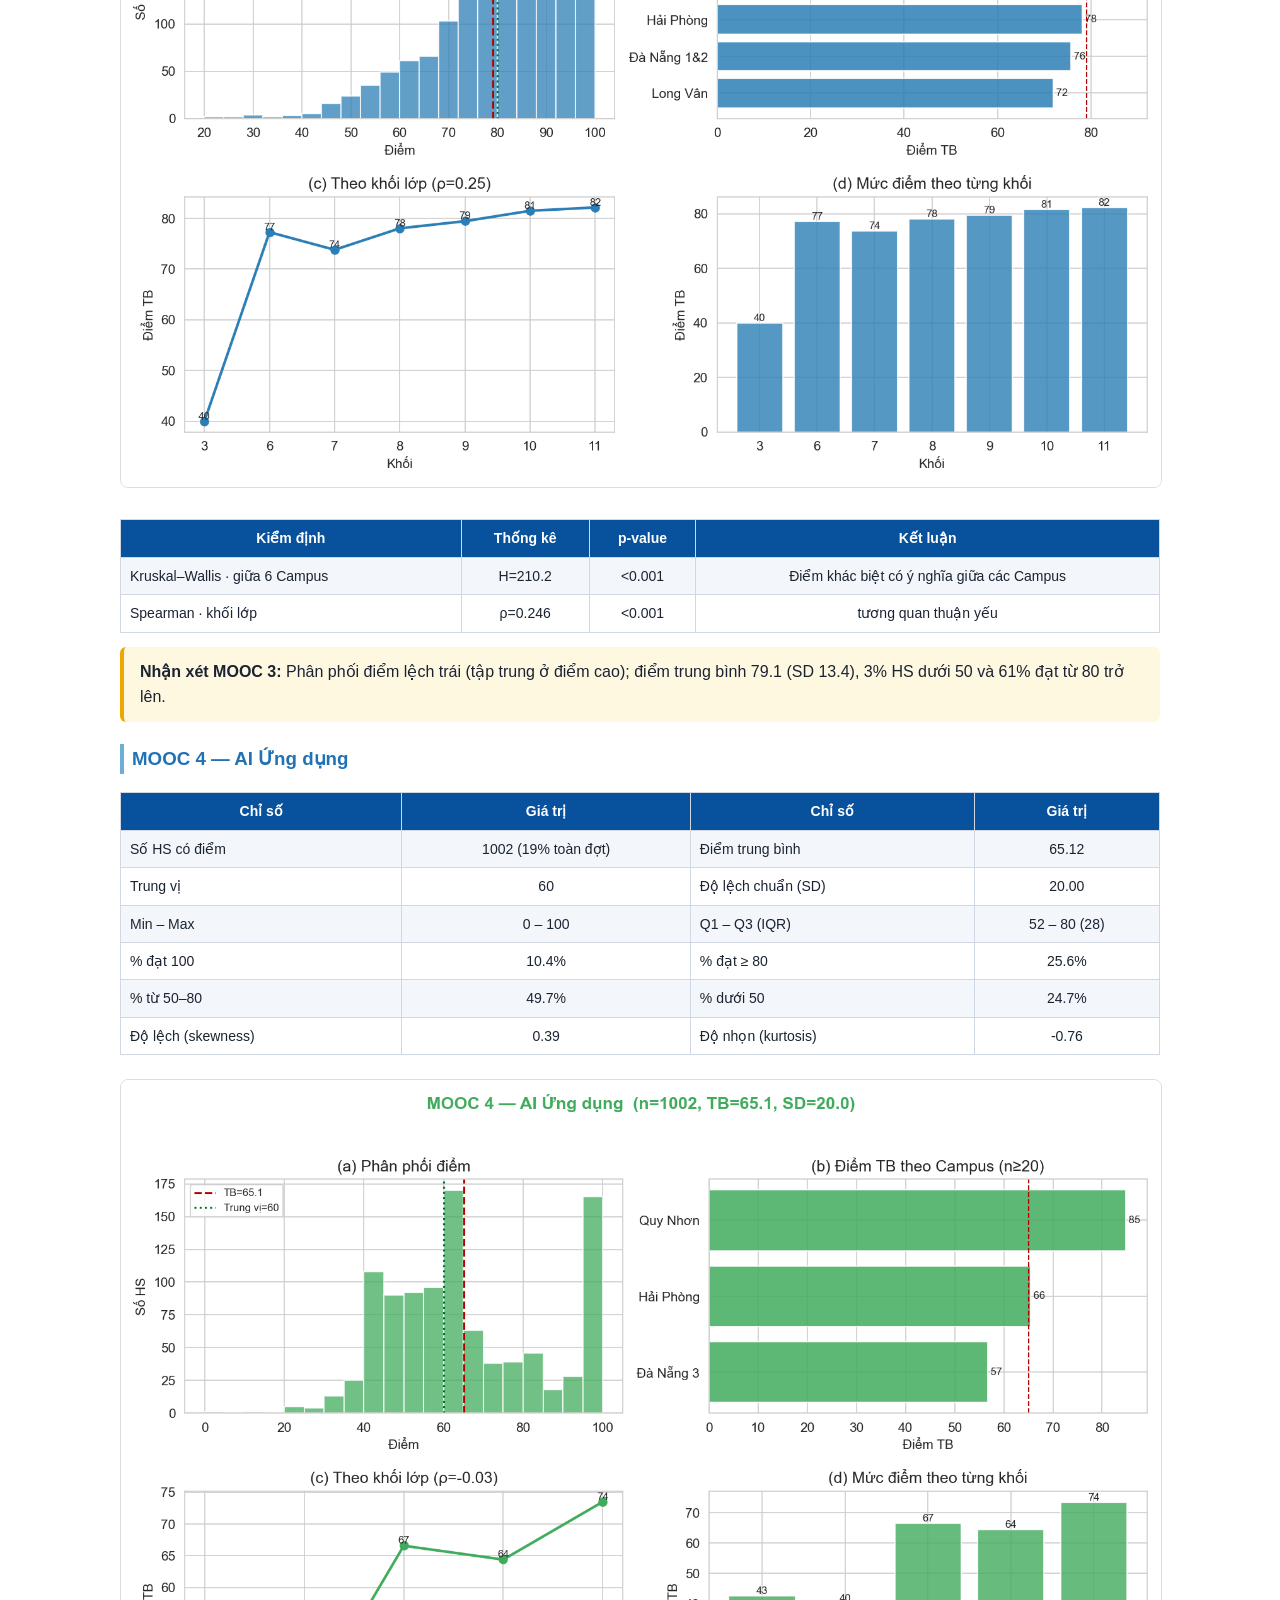
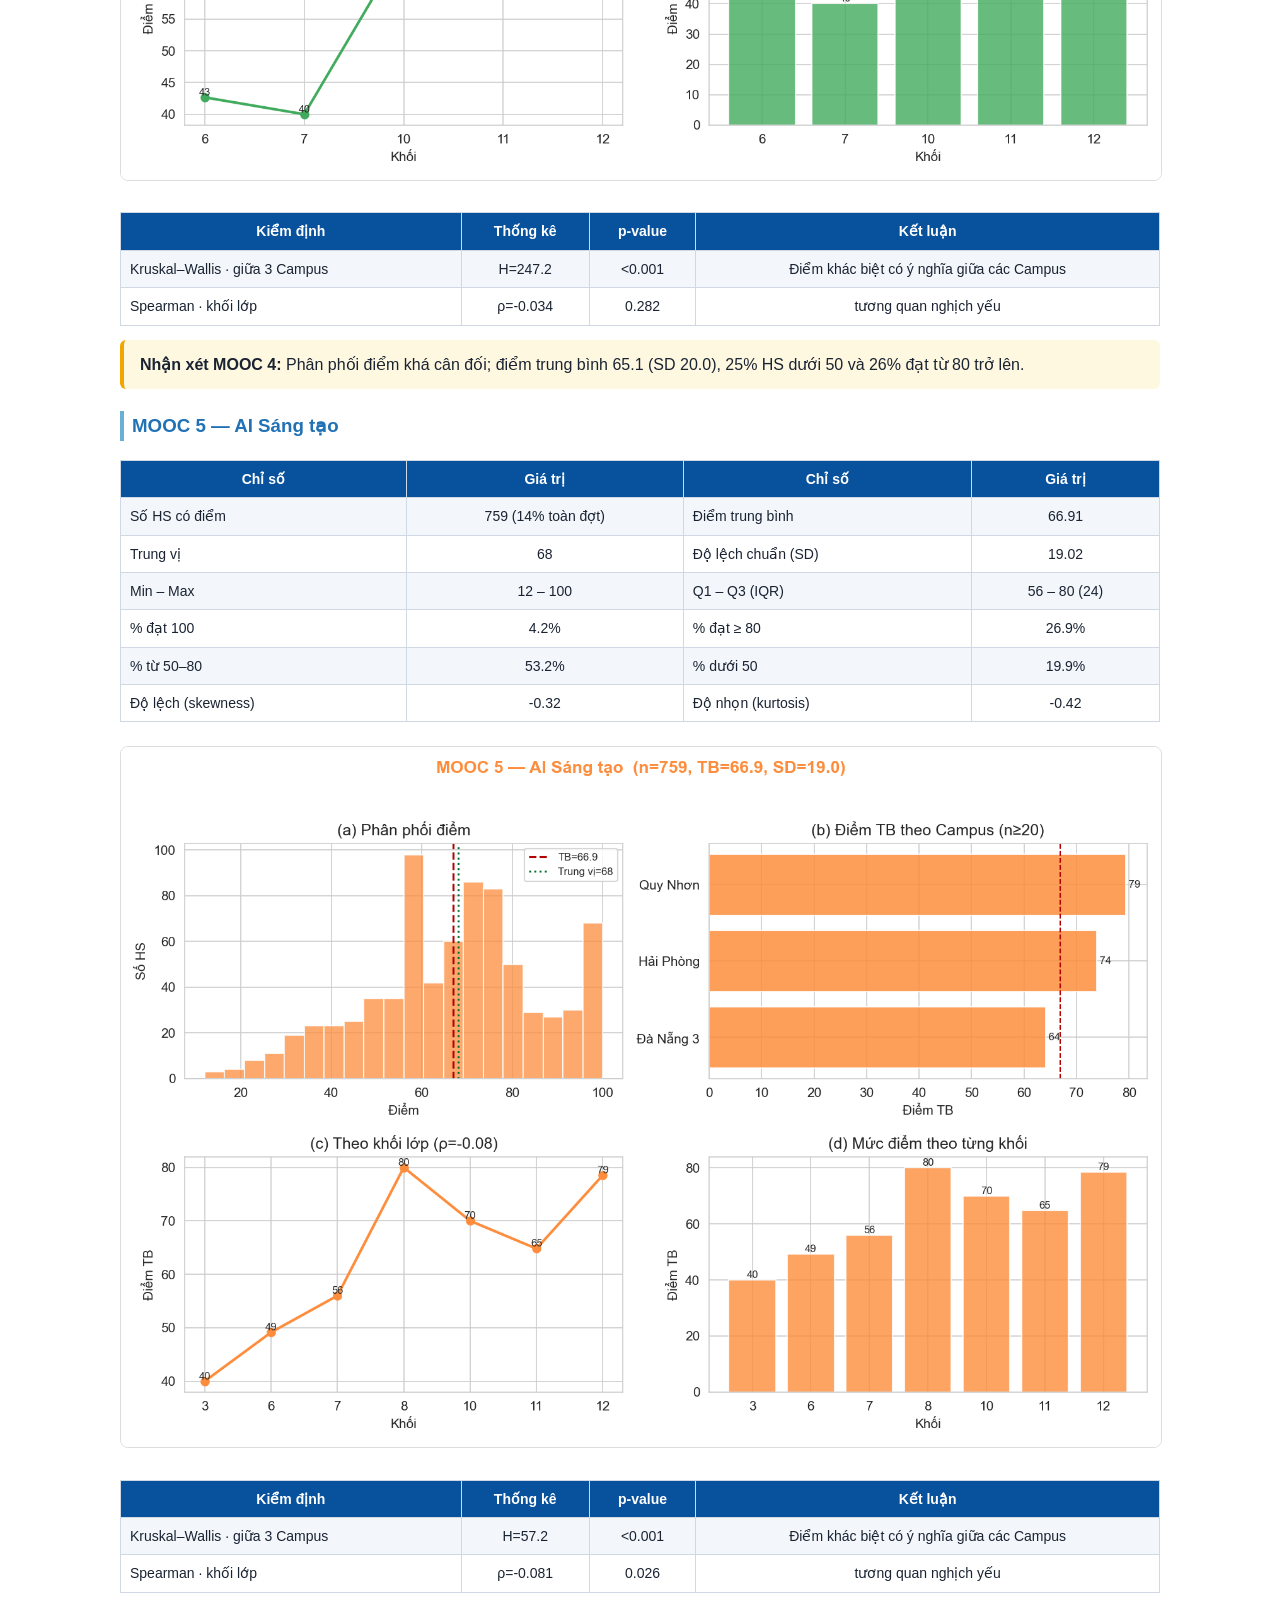
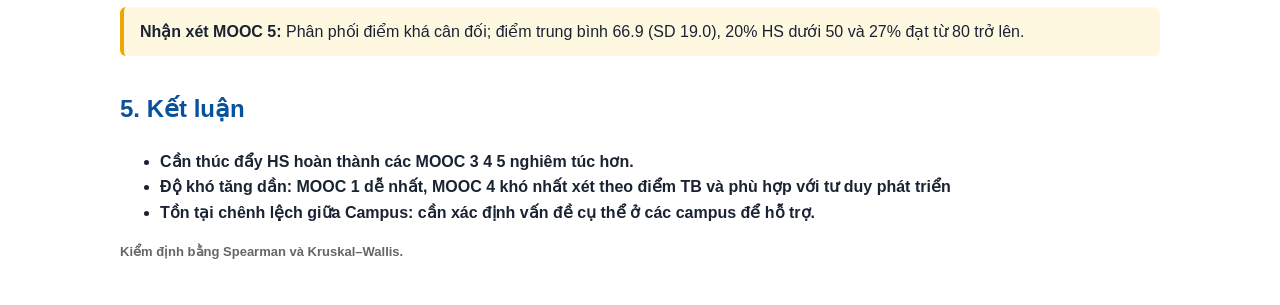
==== commit 0c9ed325: "Add files via upload" ====
--- a/BaoCao_Dot02.html
+++ b/BaoCao_Dot02.html
@@ -6,15 +6,15 @@
 img{width:100%;border:1px solid #ddd;border-radius:8px;margin:10px 0}
 .box{background:#fff8e1;border-left:4px solid #f0a500;padding:12px 16px;border-radius:6px;margin:14px 0}
 .sig{color:#0a7d2c;font-weight:700}.note{color:#666;font-size:13px}h3{color:#2171b5;margin-top:22px;border-left:4px solid #6baed6;padding-left:8px}</style></head><body>
-<h1>Báo cáo phân tích — Đợt 2 (2025–2026), toàn bộ 5 MOOC Day of AI</h1>
-<p class=note>Ngày phân tích: 10/06/2026 · Nguồn: Dot02_TongHop_2025-2026.csv (đã làm sạch) · 5374 HS, 12 Campus</p>
+<h1>Báo cáo phân tích — Đợt 2 (2025–2026), 5 MOOC Day of AI</h1>
+<p class=note>Nguồn: 12 campus tổ chức thi đợt 02 với 5374 lượt thi</p>
 <div class=box>Khóa AI gồm 5 MOOC: <b>1 Kết nối · 2 Khám phá · 3 Tư duy · 4 Ứng dụng · 5 Sáng tạo</b>. Báo cáo này tổng hợp mức tham gia, điểm số, so sánh giữa Campus / khối lớp và độ khó tương đối giữa các MOOC.</div>
 
 <h2>1. Mức tham gia theo Campus × MOOC (n &amp; %)</h2>
 <table><tr><th>Campus</th><th>Tổng HS</th><th>MOOC 1</th><th>MOOC 2</th><th>MOOC 3</th><th>MOOC 4</th><th>MOOC 5</th></tr><tr><td style='text-align:left'><b>Hòa Lạc</b></td><td>1061</td><td>28<br><span class=p>3%</span></td><td>986<br><span class=p>93%</span></td><td>0<br><span class=p>0%</span></td><td>0<br><span class=p>0%</span></td><td>0<br><span class=p>0%</span></td></tr><tr><td style='text-align:left'><b>Đà Nẵng 1&2</b></td><td>857</td><td>244<br><span class=p>28%</span></td><td>3<br><span class=p>0%</span></td><td>526<br><span class=p>61%</span></td><td>0<br><span class=p>0%</span></td><td>6<br><span class=p>1%</span></td></tr><tr><td style='text-align:left'><b>Hải Phòng</b></td><td>735</td><td>0<br><span class=p>0%</span></td><td>0<br><span class=p>0%</span></td><td>282<br><span class=p>38%</span></td><td>239<br><span class=p>33%</span></td><td>159<br><span class=p>22%</span></td></tr><tr><td style='text-align:left'><b>Hà Nam</b></td><td>664</td><td>664<br><span class=p>100%</span></td><td>0<br><span class=p>0%</span></td><td>0<br><span class=p>0%</span></td><td>0<br><span class=p>0%</span></td><td>0<br><span class=p>0%</span></td></tr><tr><td style='text-align:left'><b>Đà Nẵng 3</b></td><td>644</td><td>524<br><span class=p>81%</span></td><td>517<br><span class=p>80%</span></td><td>540<br><span class=p>84%</span></td><td>532<br><span class=p>83%</span></td><td>538<br><span class=p>84%</span></td></tr><tr><td style='text-align:left'><b>Tây Hà Nội</b></td><td>451</td><td>415<br><span class=p>92%</span></td><td>400<br><span class=p>89%</span></td><td>0<br><span class=p>0%</span></td><td>0<br><span class=p>0%</span></td><td>0<br><span class=p>0%</span></td></tr><tr><td style='text-align:left'><b>Cần Thơ</b></td><td>307</td><td>279<br><span class=p>91%</span></td><td>0<br><span class=p>0%</span></td><td>0<br><span class=p>0%</span></td><td>0<br><span class=p>0%</span></td><td>0<br><span class=p>0%</span></td></tr><tr><td style='text-align:left'><b>Quy Nhơn</b></td><td>274</td><td>266<br><span class=p>97%</span></td><td>266<br><span class=p>97%</span></td><td>272<br><span class=p>99%</span></td><td>225<br><span class=p>82%</span></td><td>48<br><span class=p>18%</span></td></tr><tr><td style='text-align:left'><b>Huế</b></td><td>137</td><td>127<br><span class=p>93%</span></td><td>0<br><span class=p>0%</span></td><td>0<br><span class=p>0%</span></td><td>0<br><span class=p>0%</span></td><td>0<br><span class=p>0%</span></td></tr><tr><td style='text-align:left'><b>Thanh Hóa</b></td><td>127</td><td>34<br><span class=p>27%</span></td><td>83<br><span class=p>65%</span></td><td>63<br><span class=p>50%</span></td><td>0<br><span class=p>0%</span></td><td>0<br><span class=p>0%</span></td></tr><tr><td style='text-align:left'><b>Sóc Trăng</b></td><td>73</td><td>30<br><span class=p>41%</span></td><td>41<br><span class=p>56%</span></td><td>0<br><span class=p>0%</span></td><td>0<br><span class=p>0%</span></td><td>0<br><span class=p>0%</span></td></tr><tr><td style='text-align:left'><b>Long Vân</b></td><td>44</td><td>21<br><span class=p>48%</span></td><td>14<br><span class=p>32%</span></td><td>34<br><span class=p>77%</span></td><td>6<br><span class=p>14%</span></td><td>8<br><span class=p>18%</span></td></tr><tr style='background:#dde9f5'><td style='text-align:left'><b>TỔNG</b></td><td><b>5374</b></td><td><b>2632</b><br><span class=p>49%</span></td><td><b>2310</b><br><span class=p>43%</span></td><td><b>1717</b><br><span class=p>32%</span></td><td><b>1002</b><br><span class=p>19%</span></td><td><b>759</b><br><span class=p>14%</span></td></tr></table>
-<p class=note>Mỗi ô: số HS có điểm và % trên sĩ số Campus đó.</p>
+<p class=note>Mỗi ô: số lượt HS có điểm và % trên tổng lượt thi Campus đó.</p>
 <img src="[data-uri]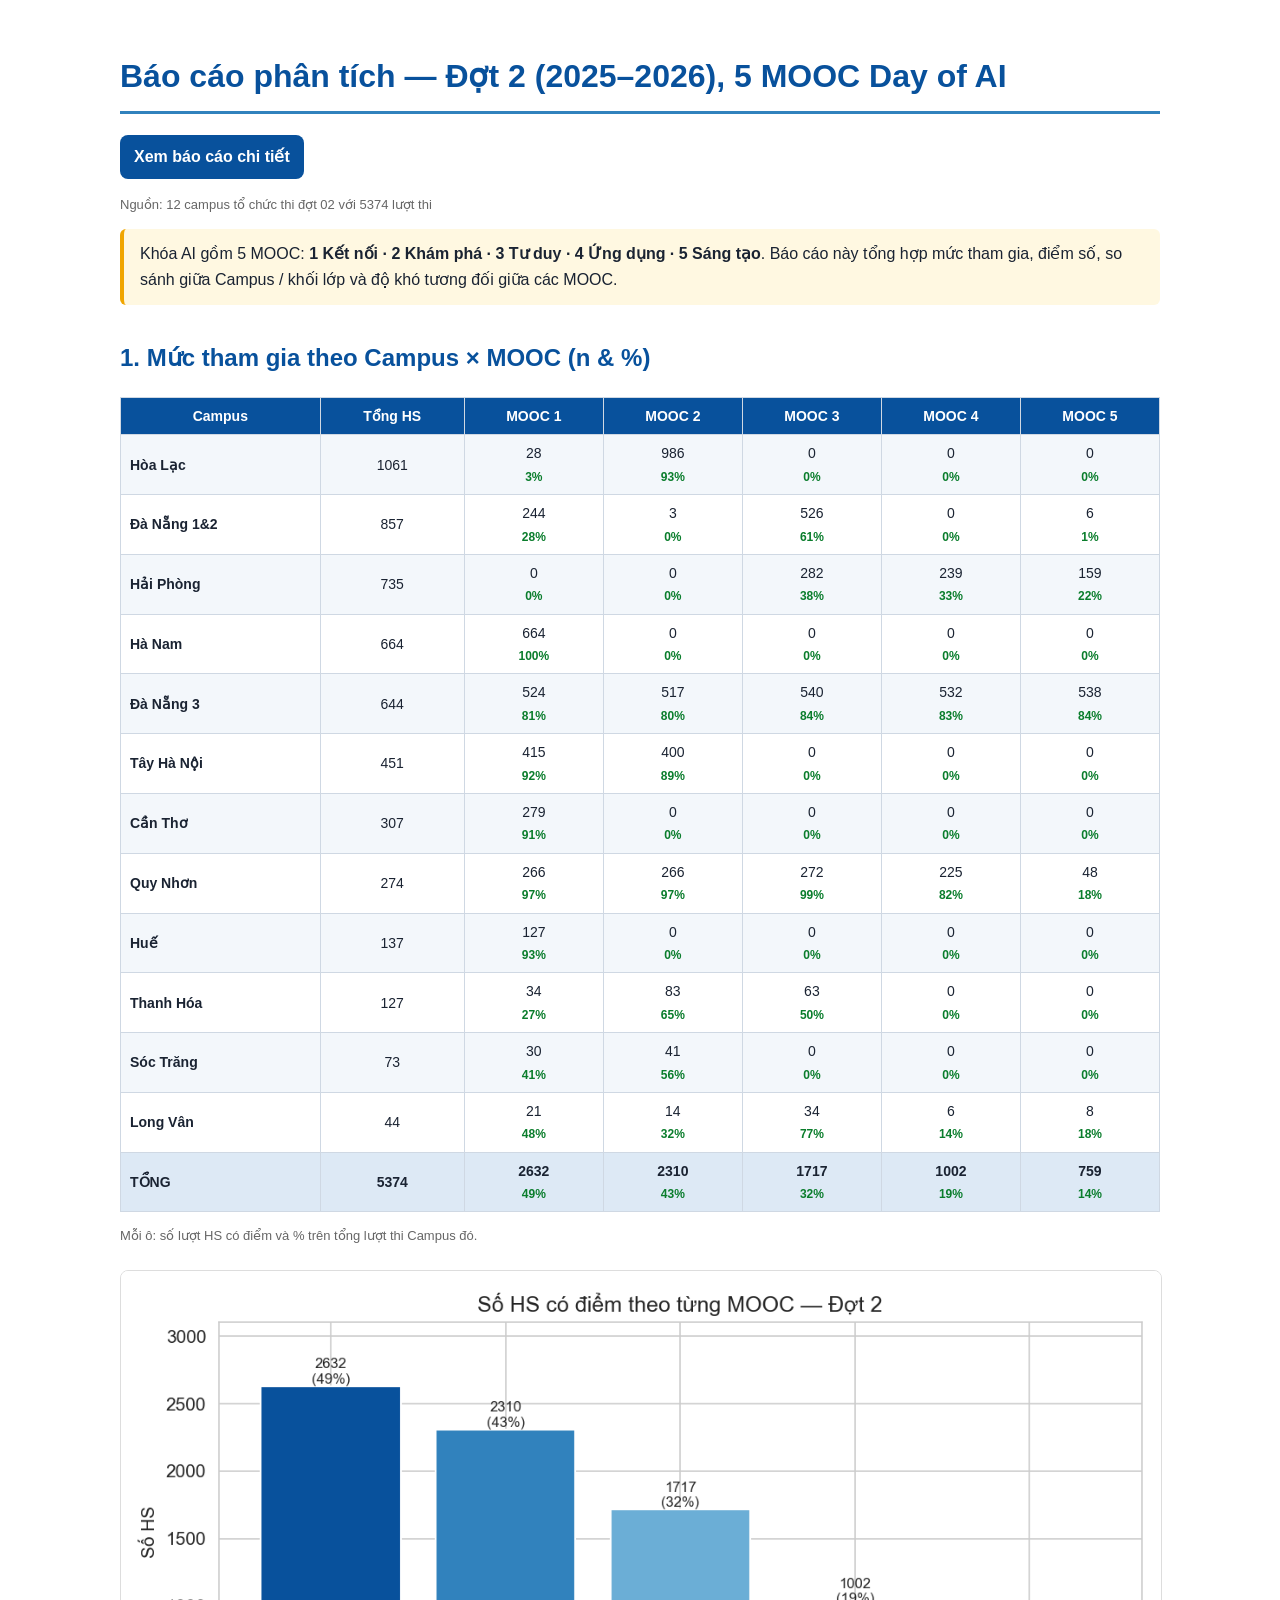
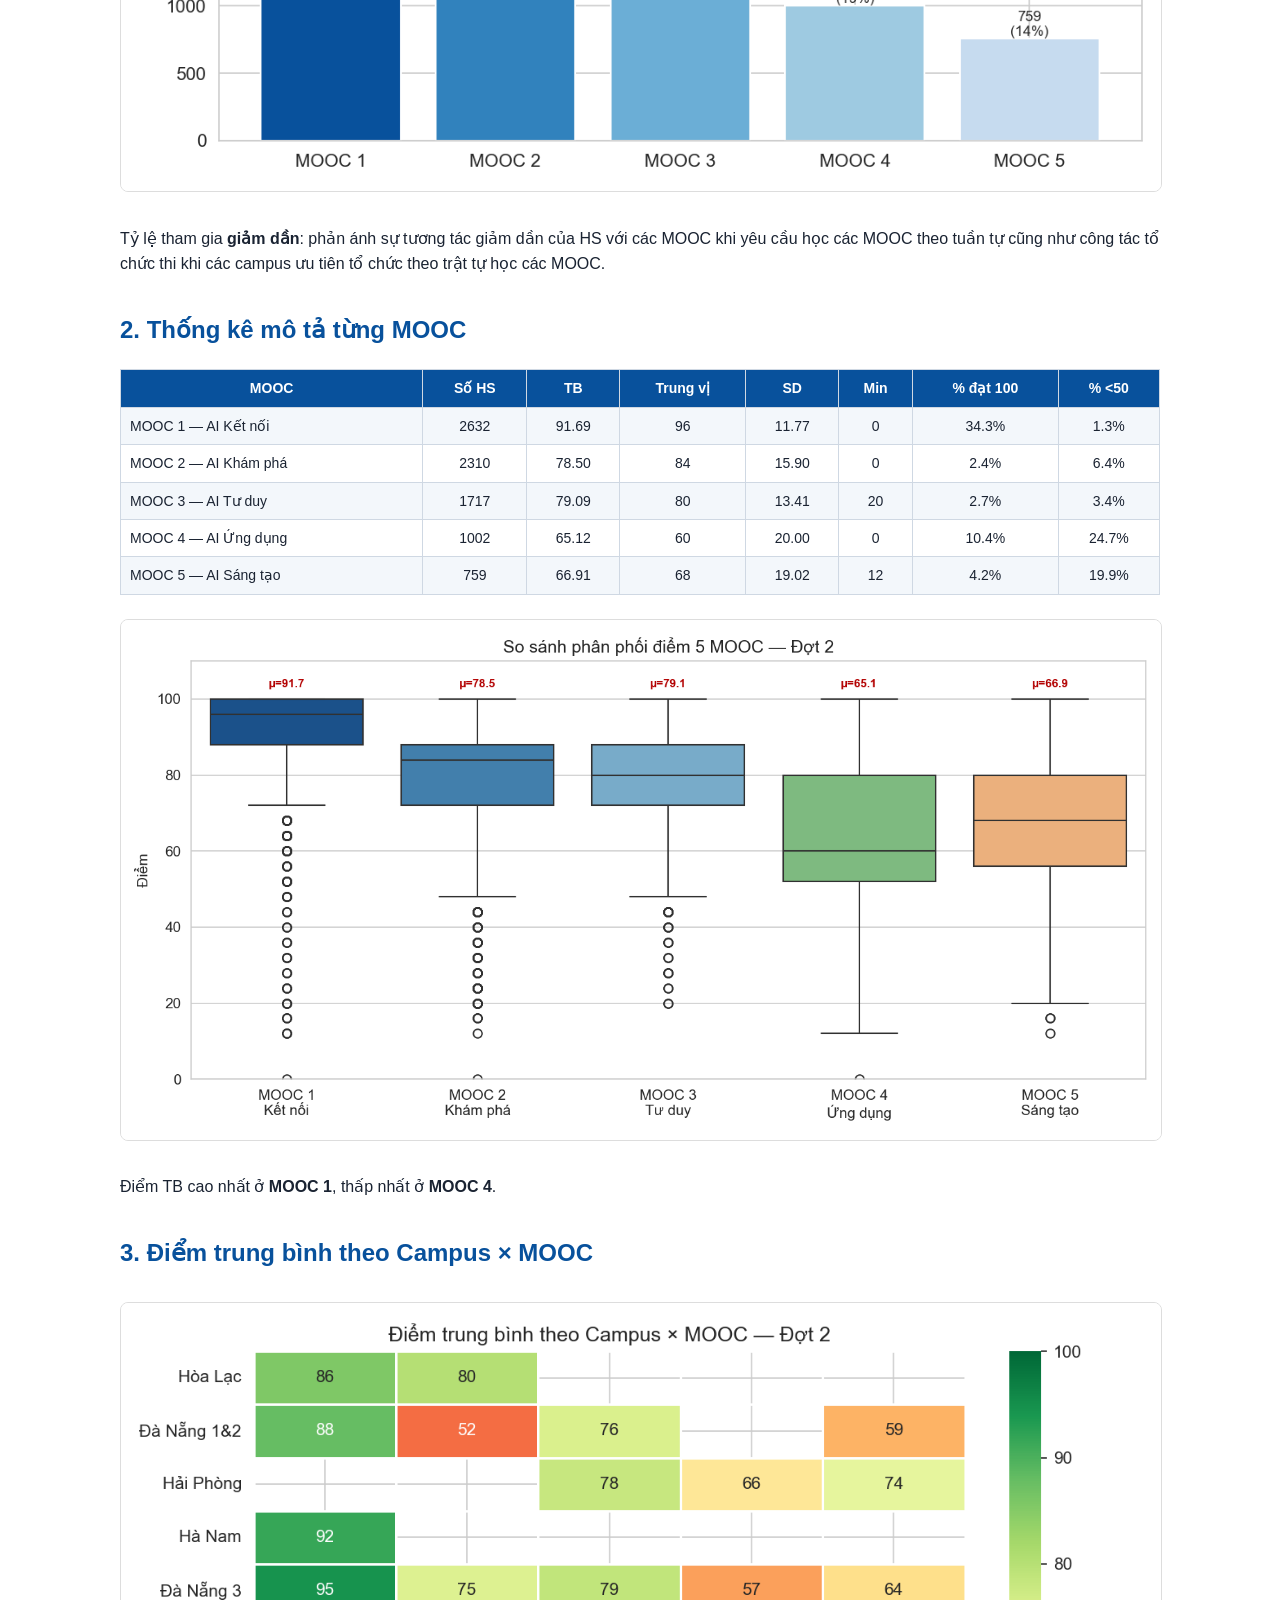
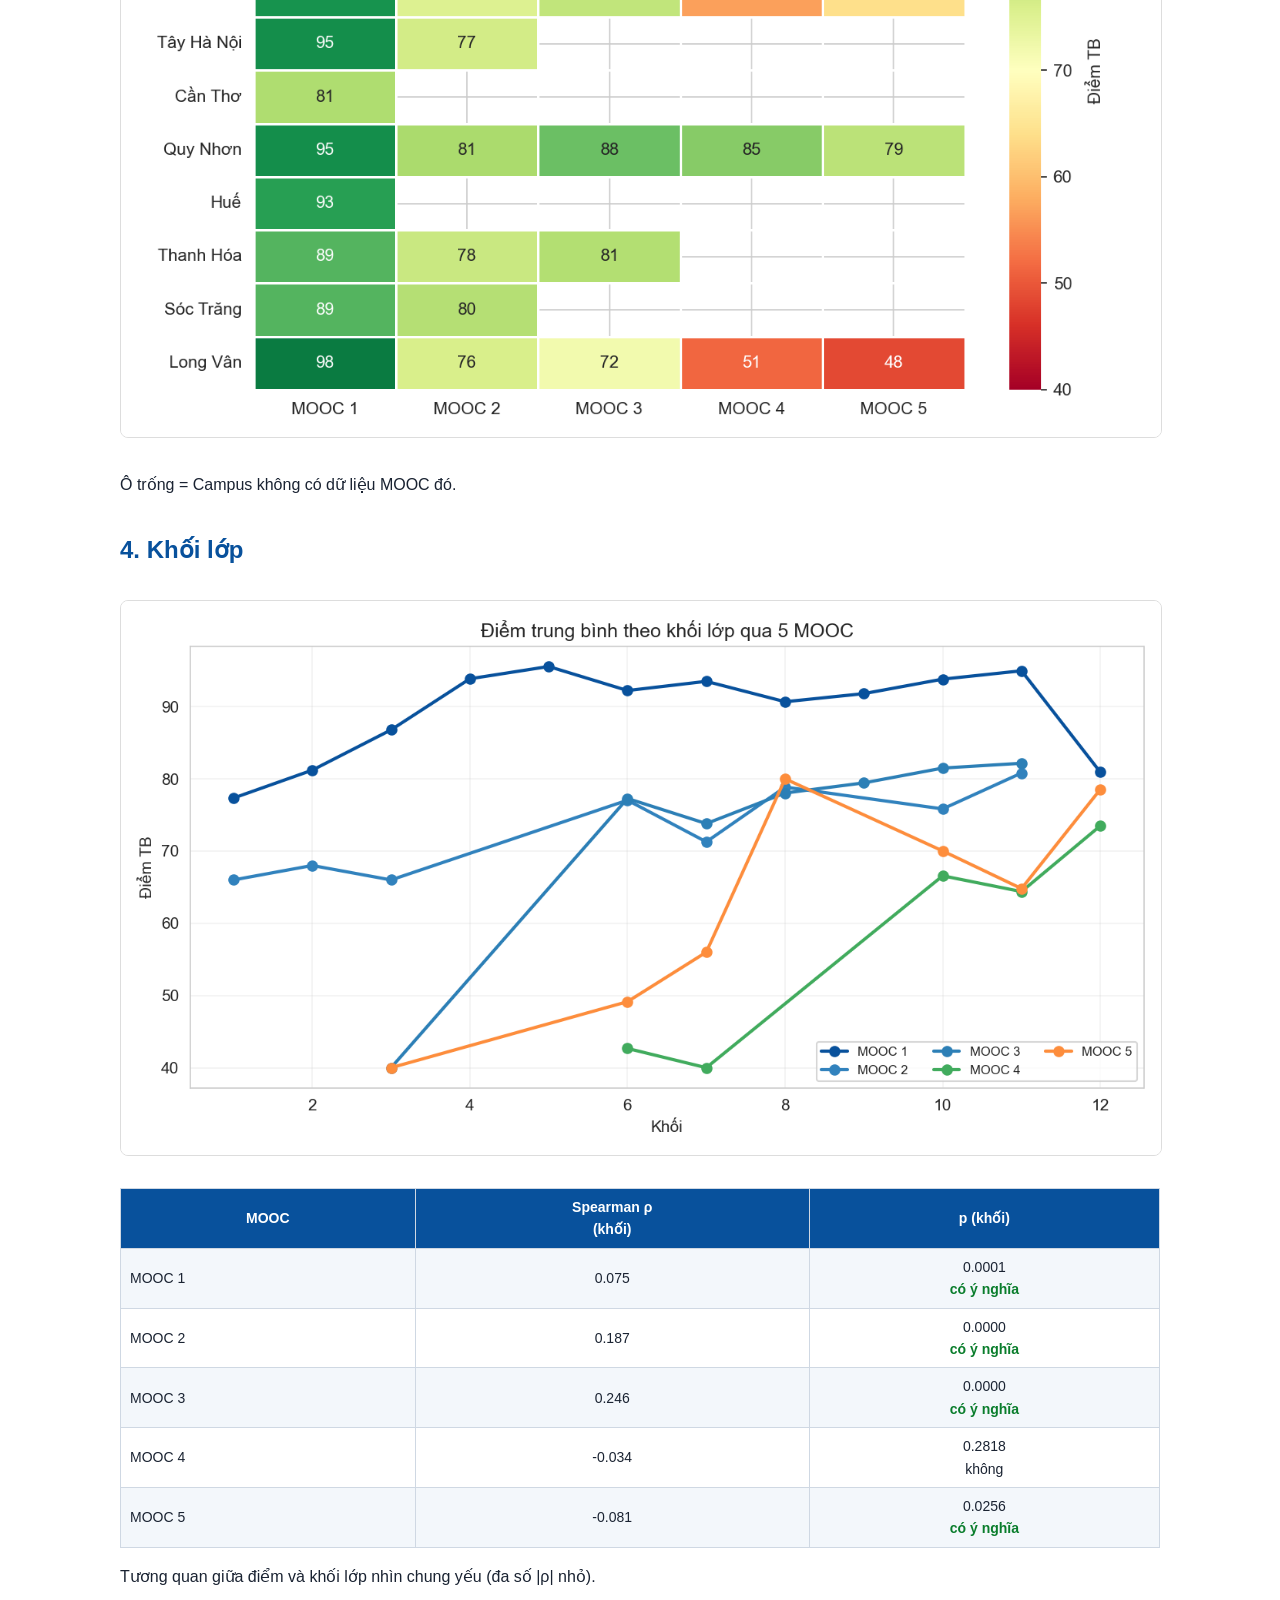
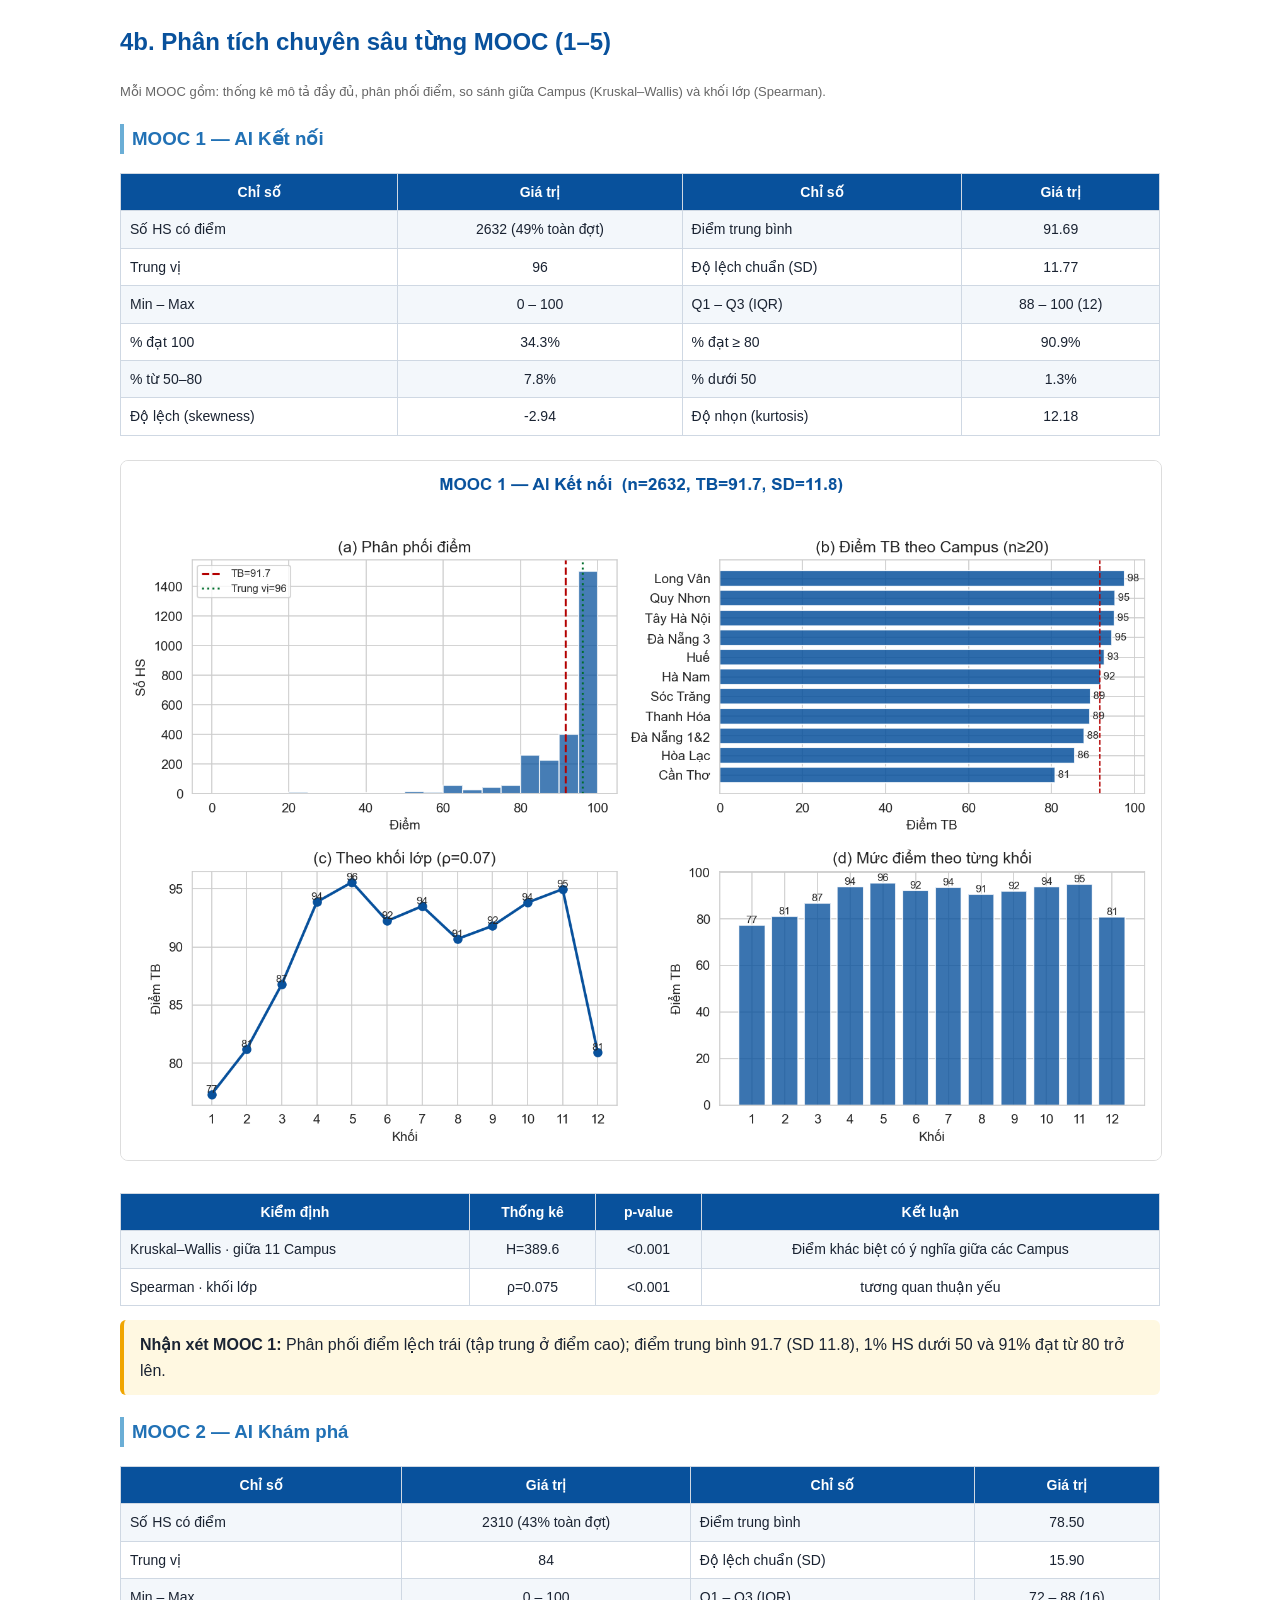
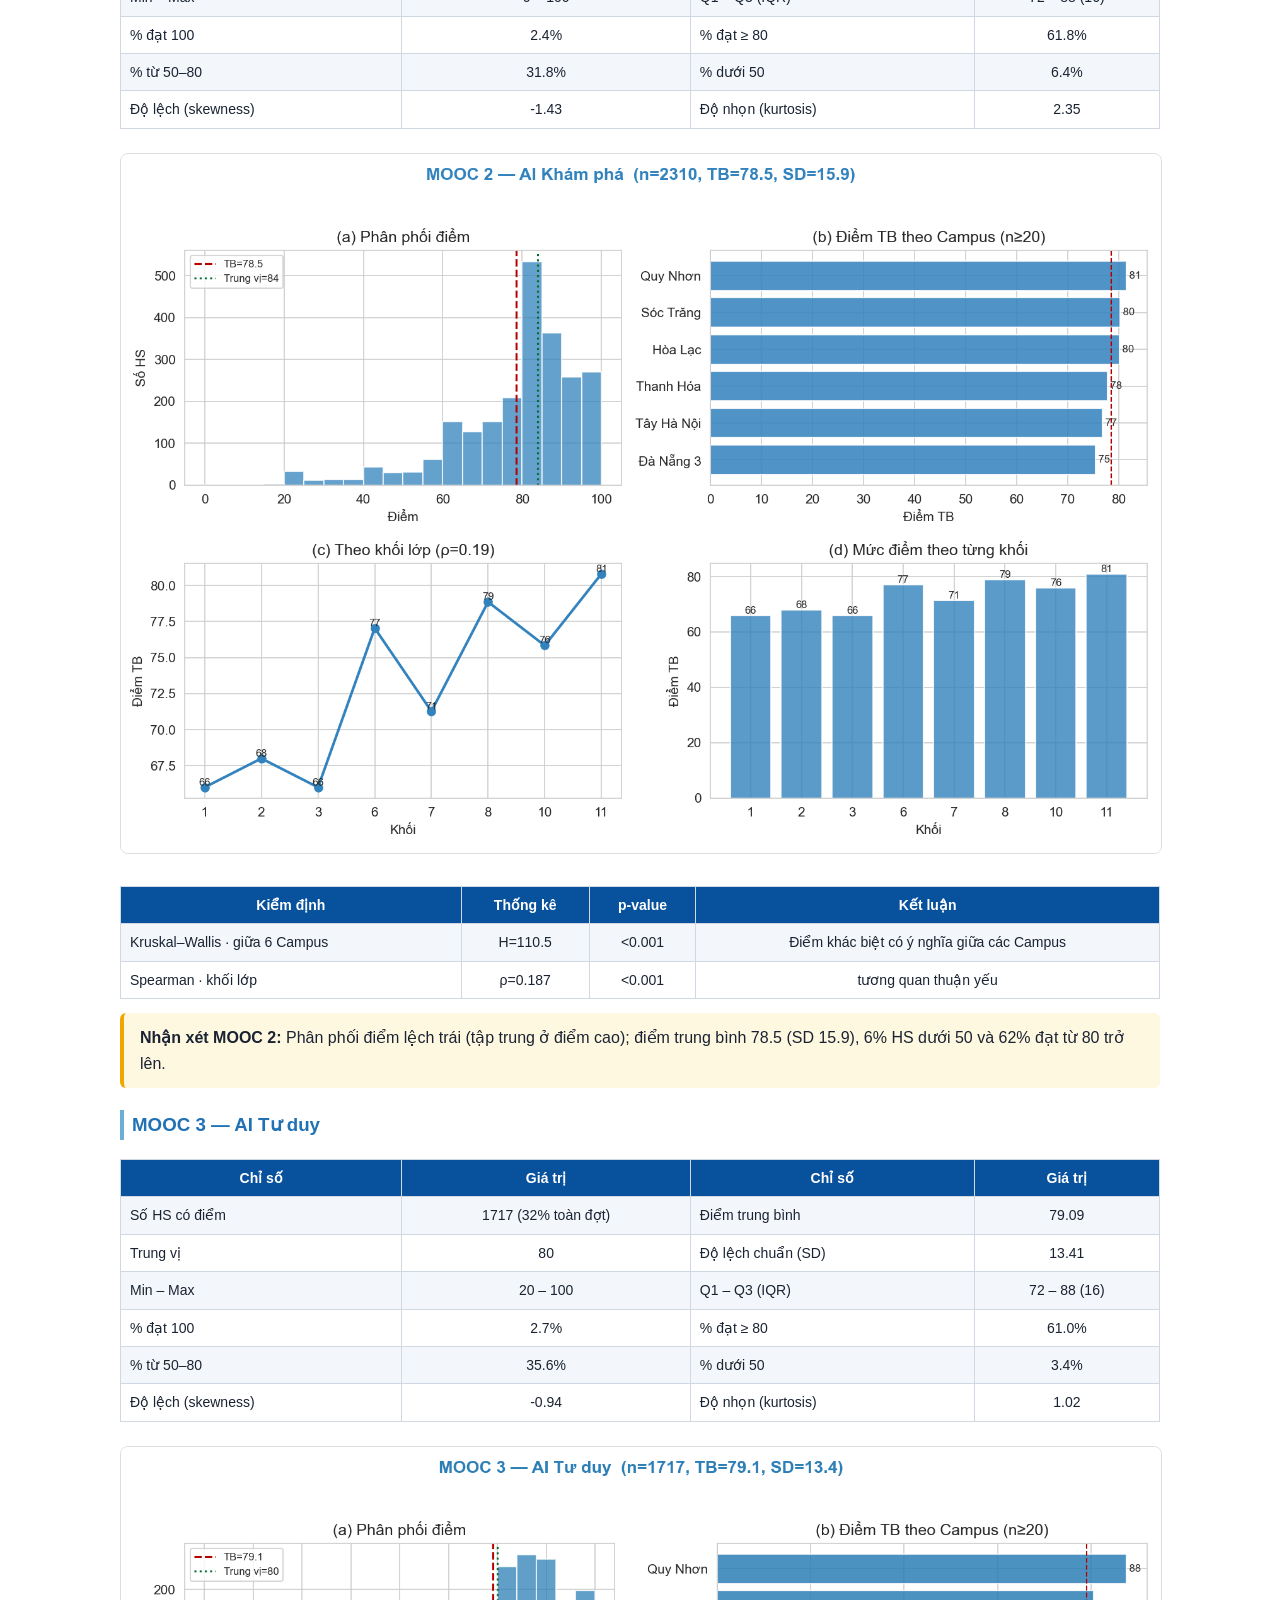
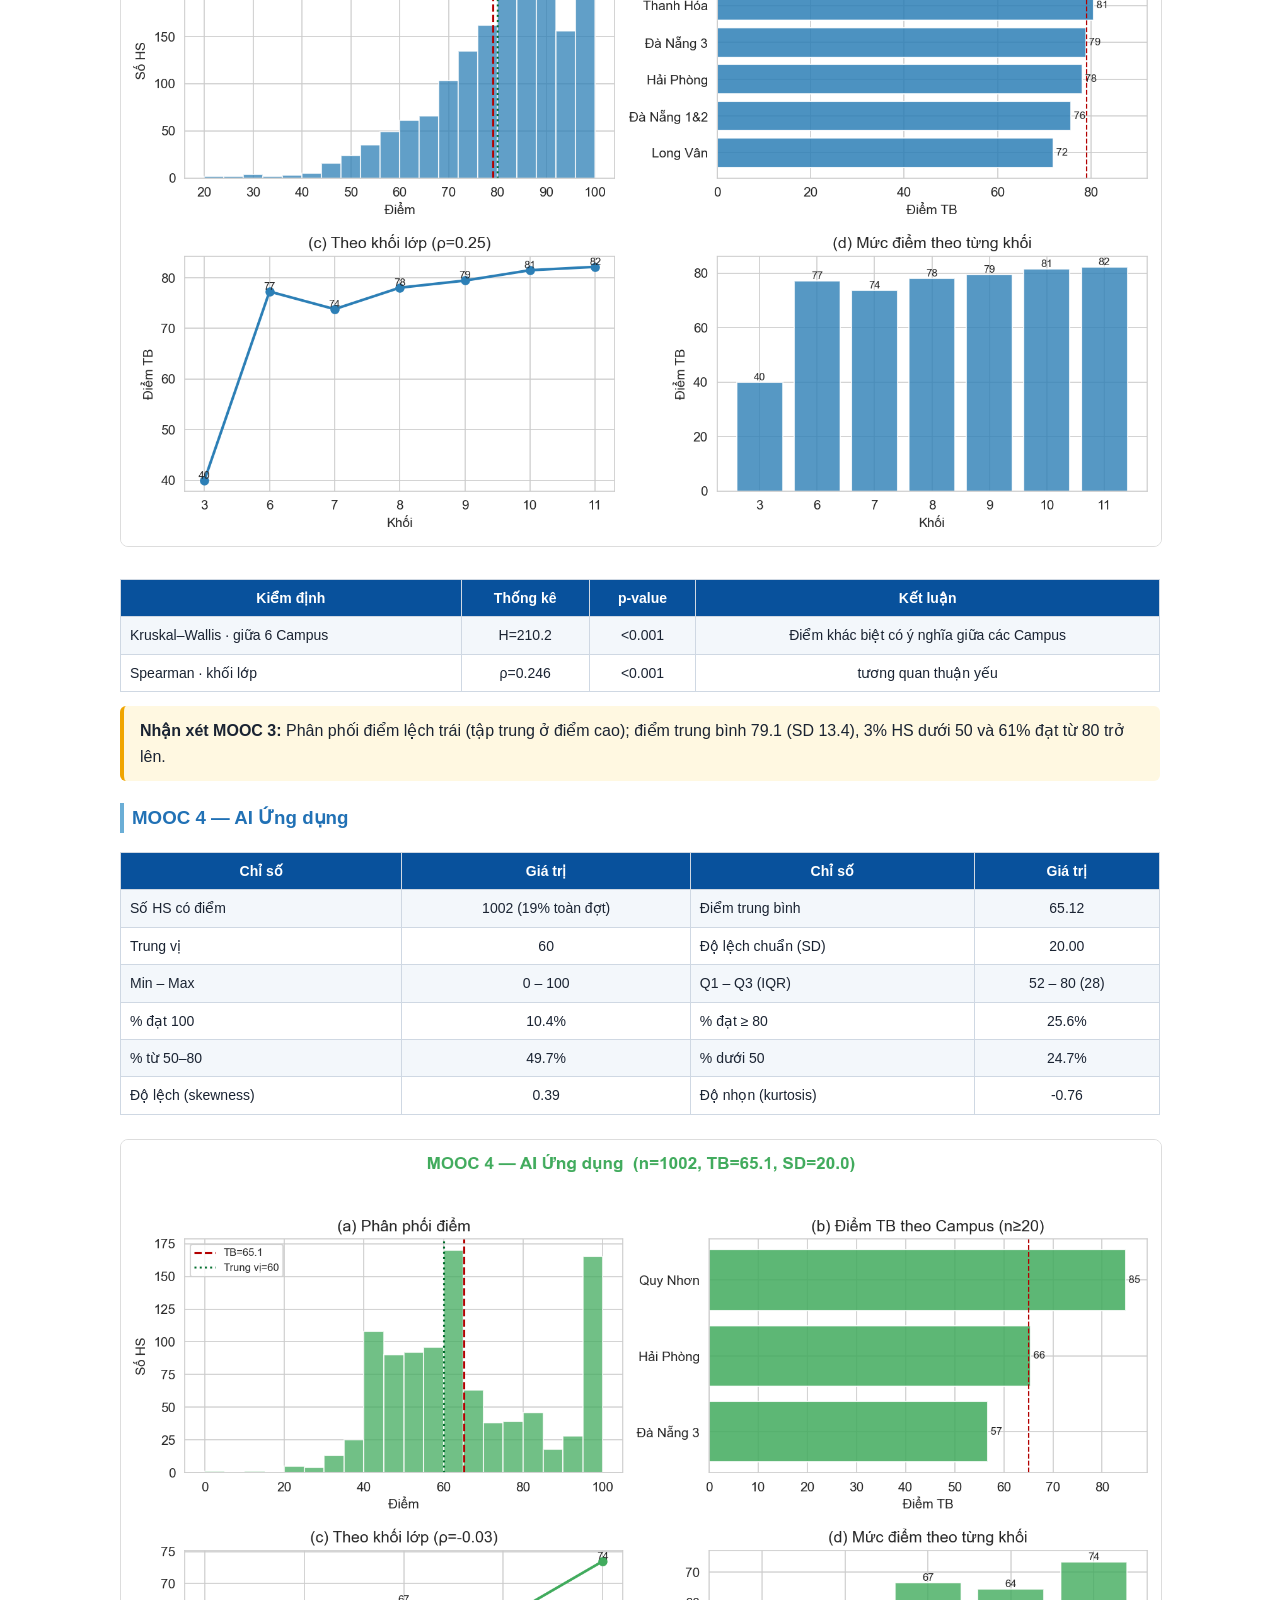
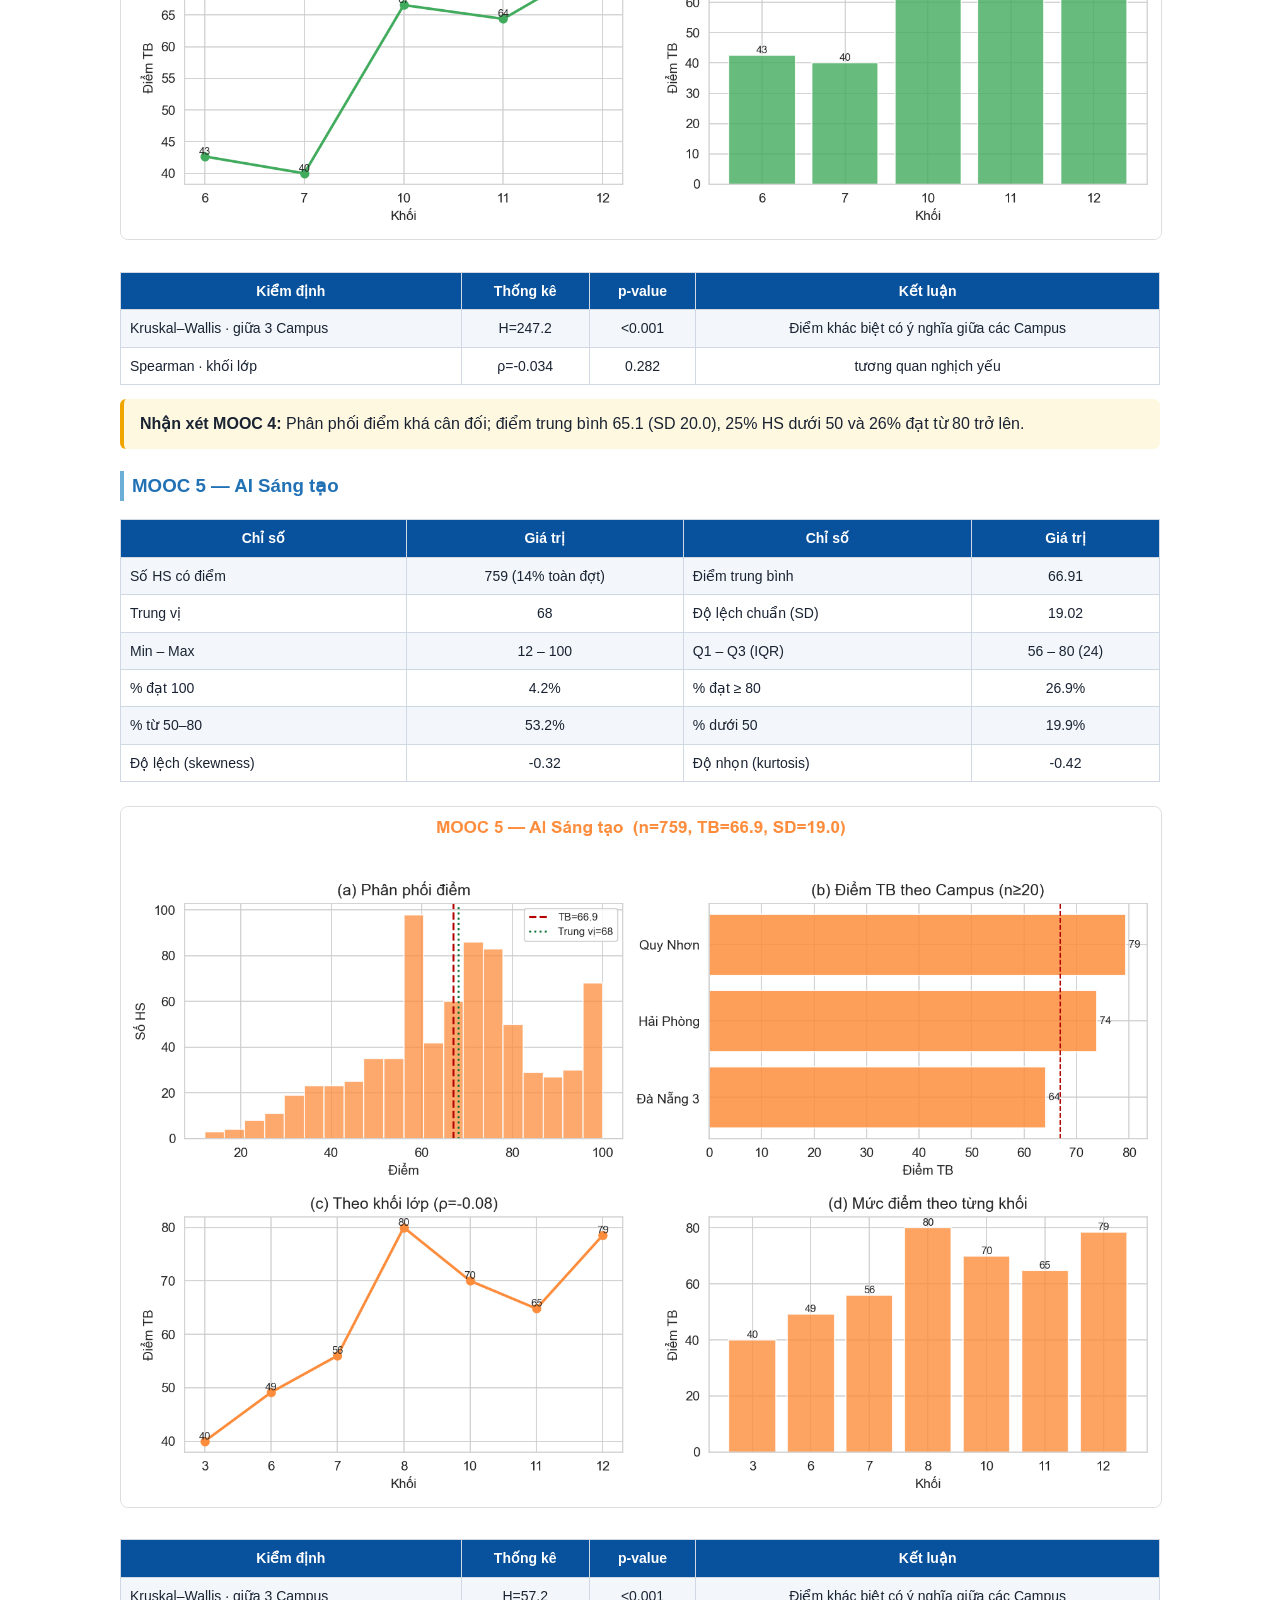
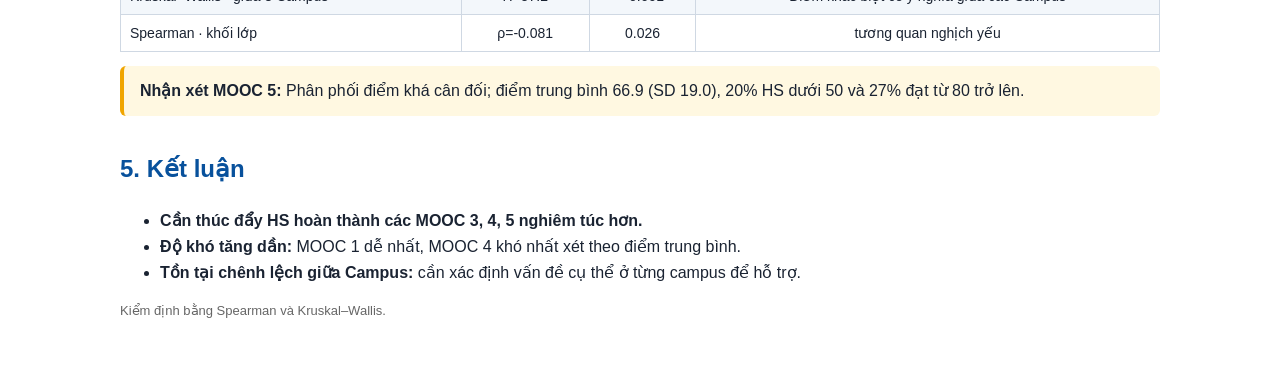
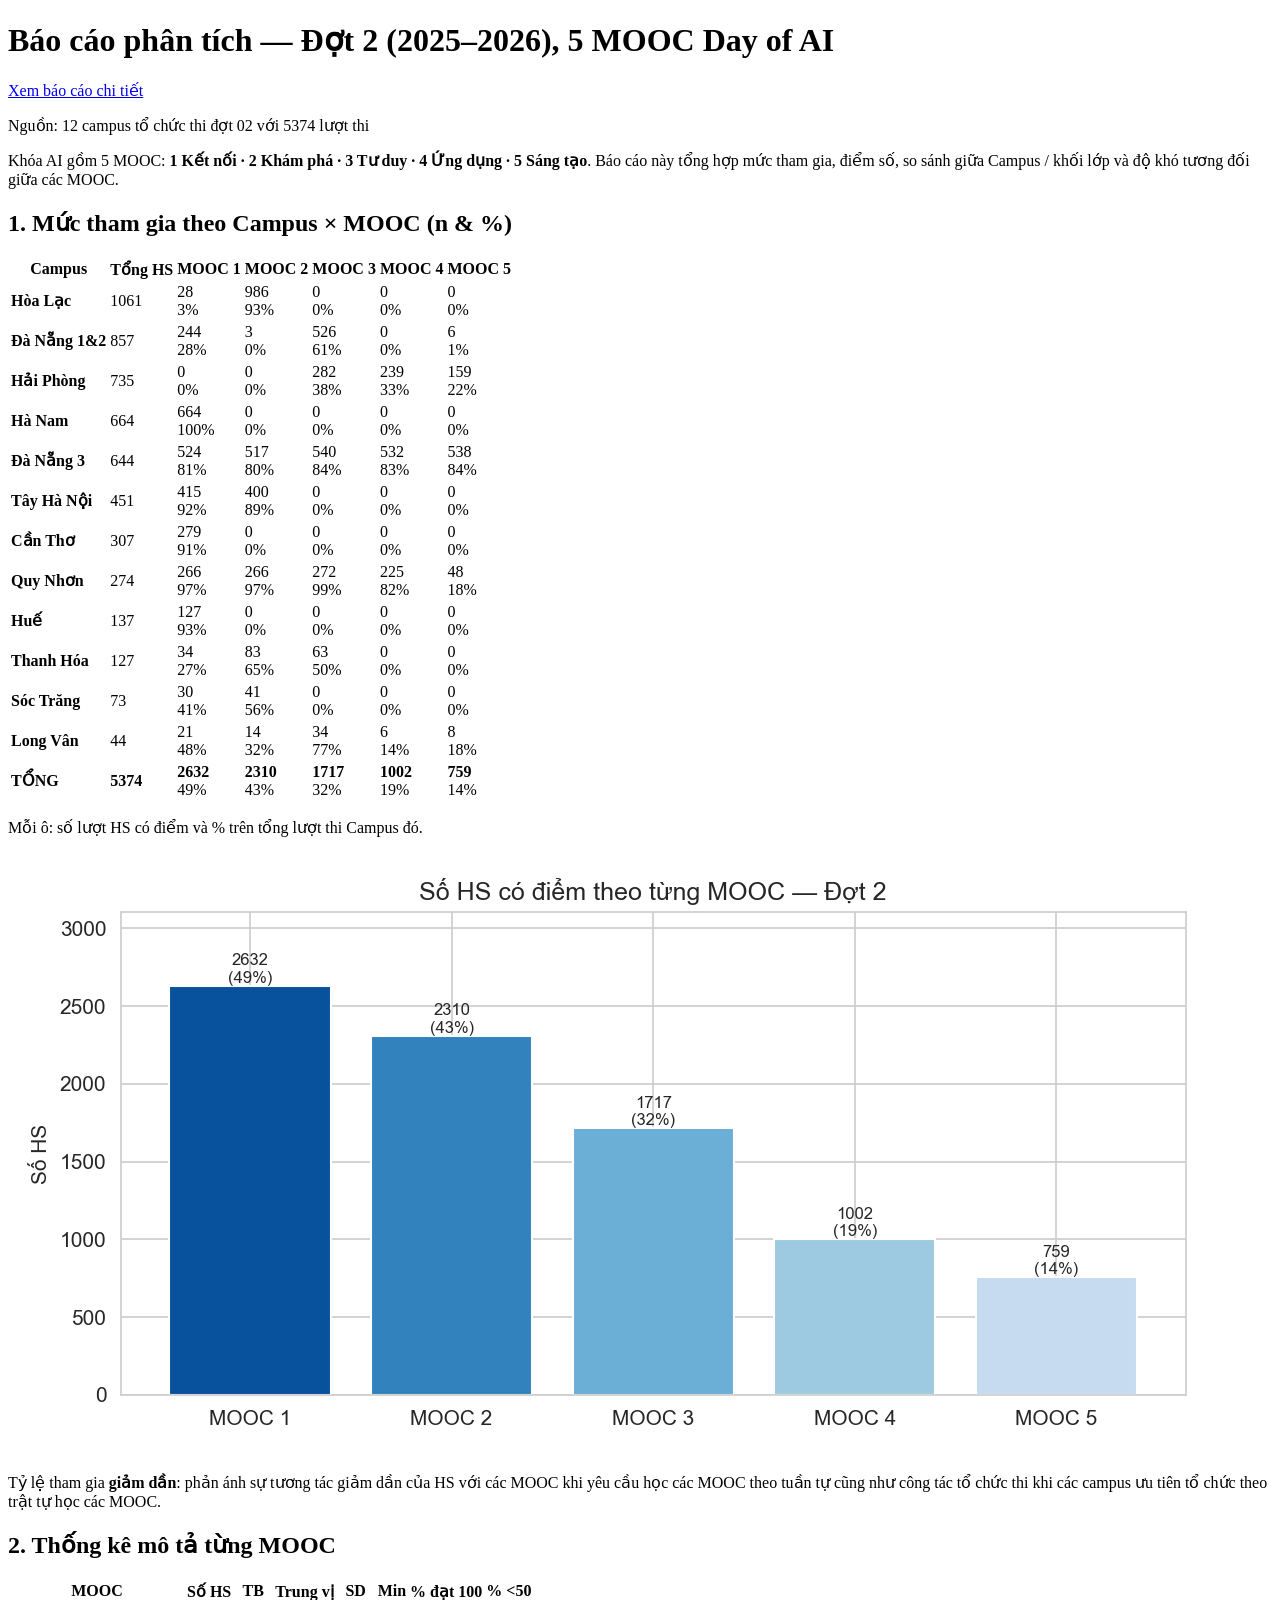
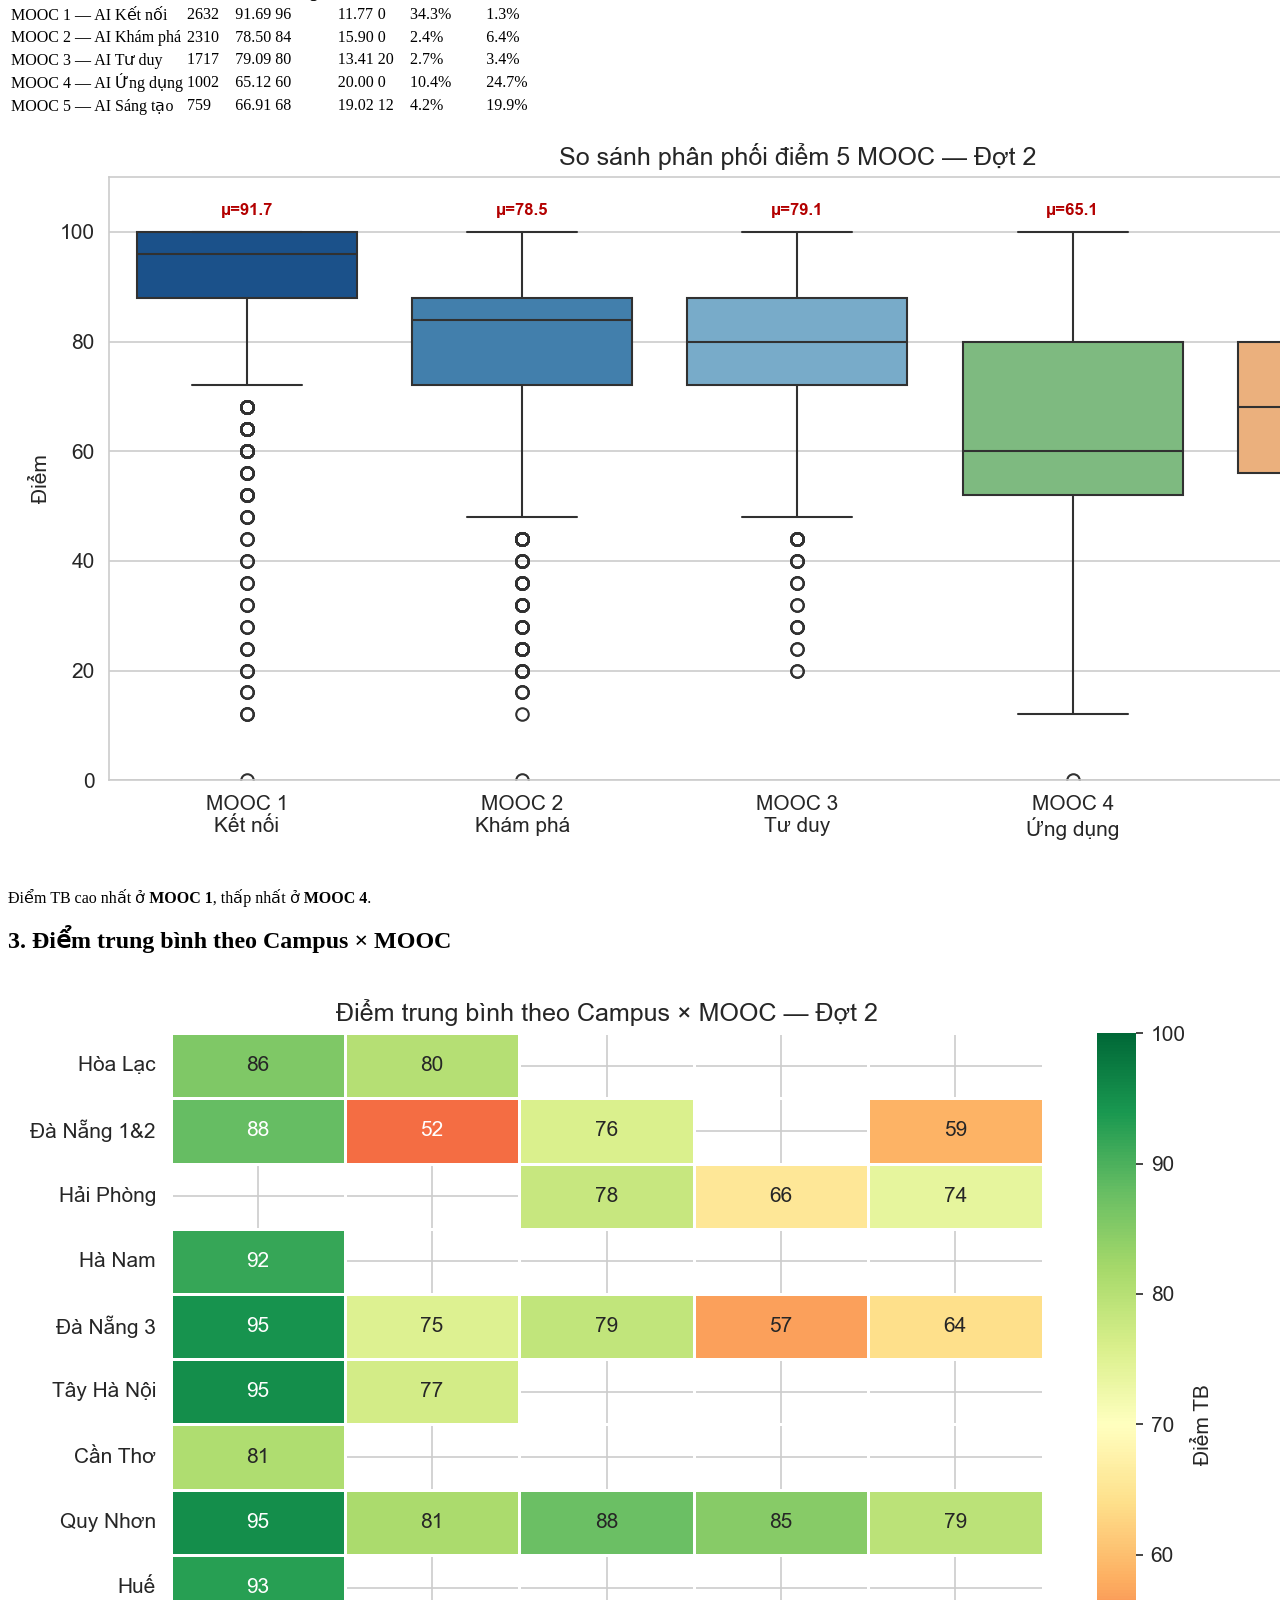
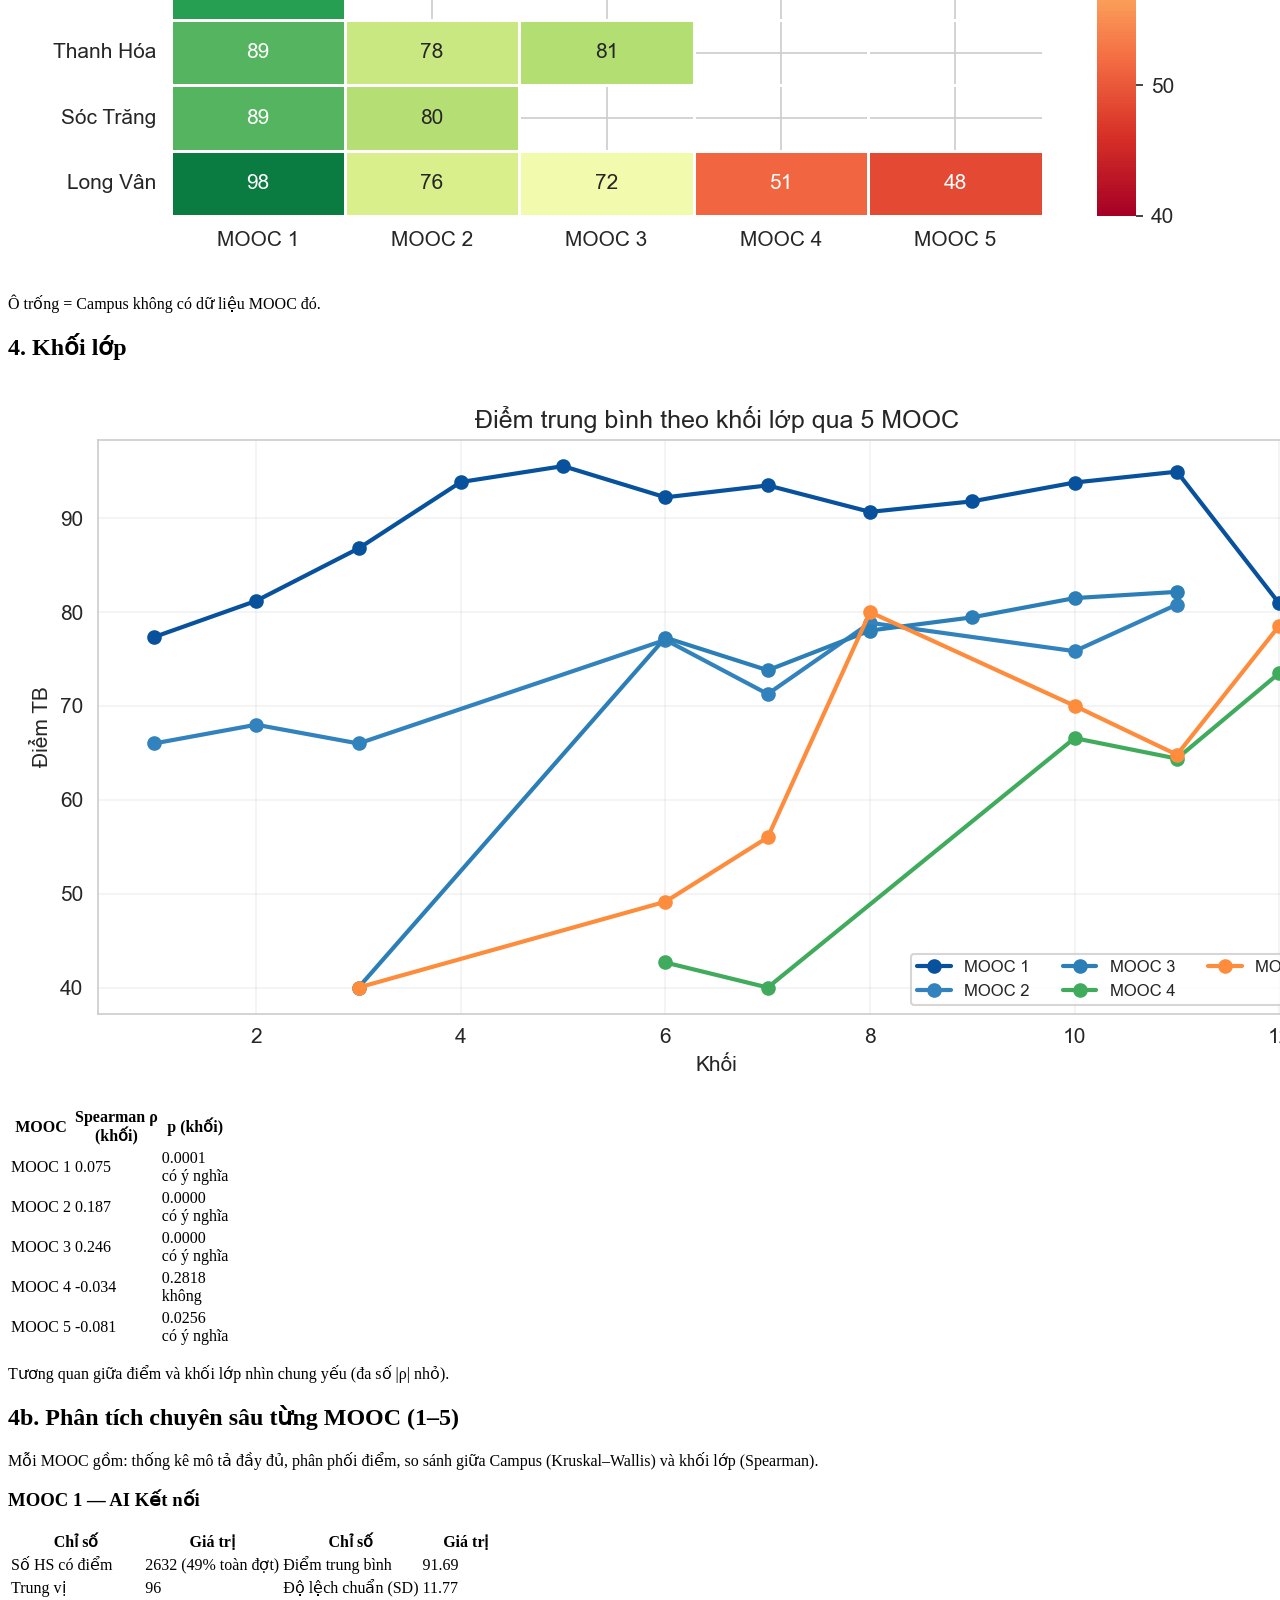
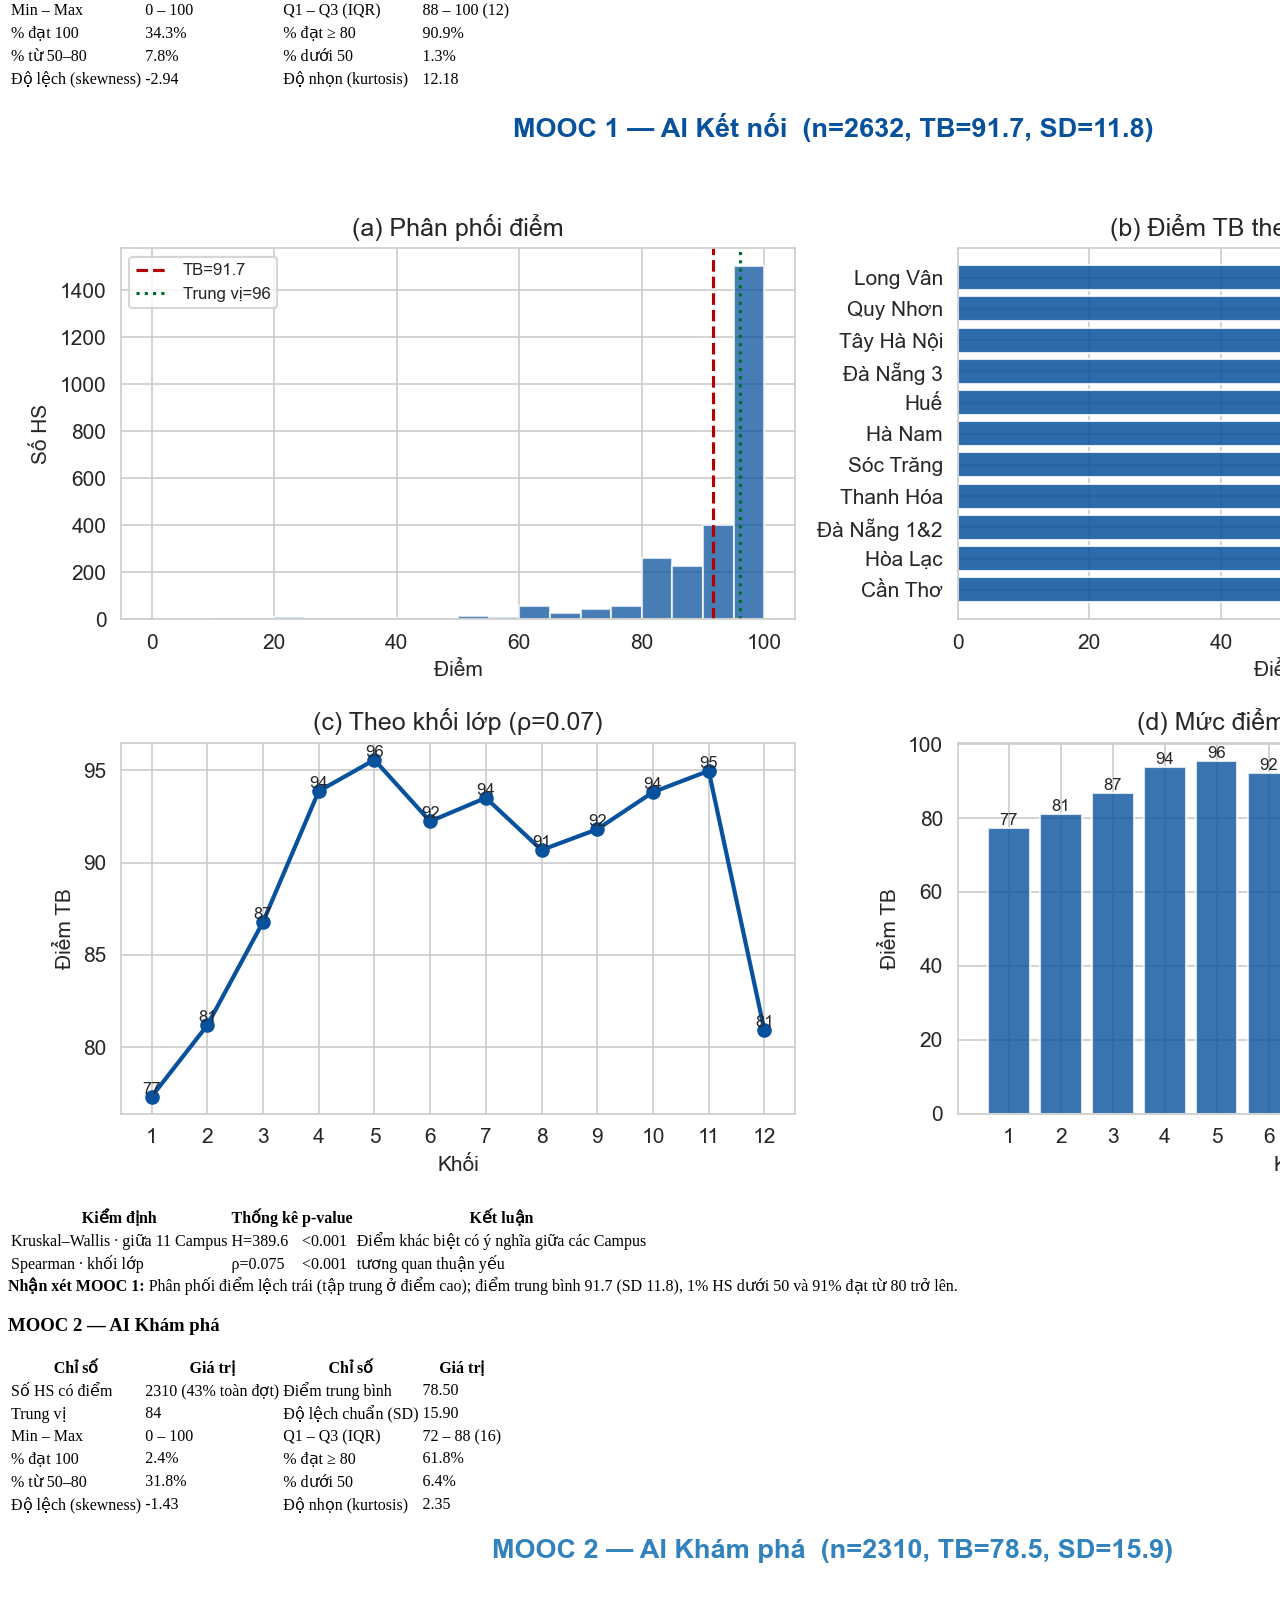
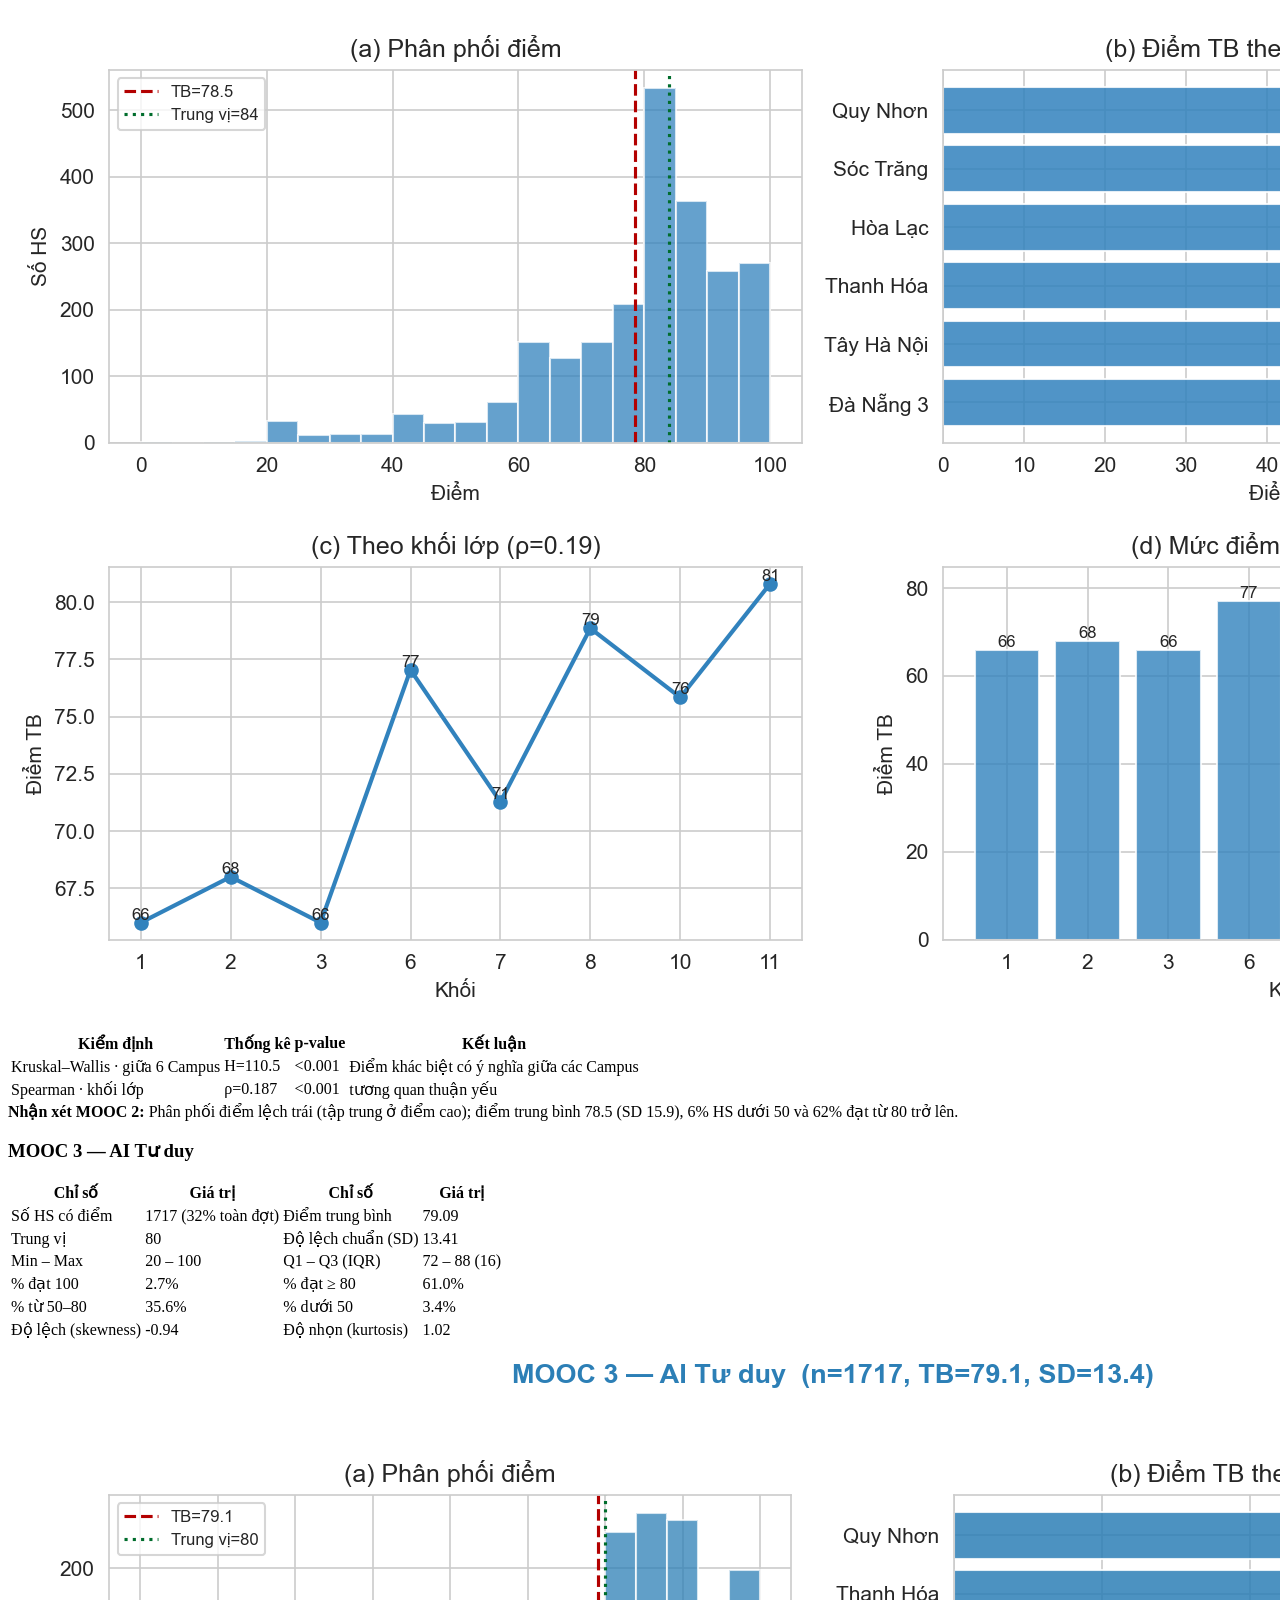
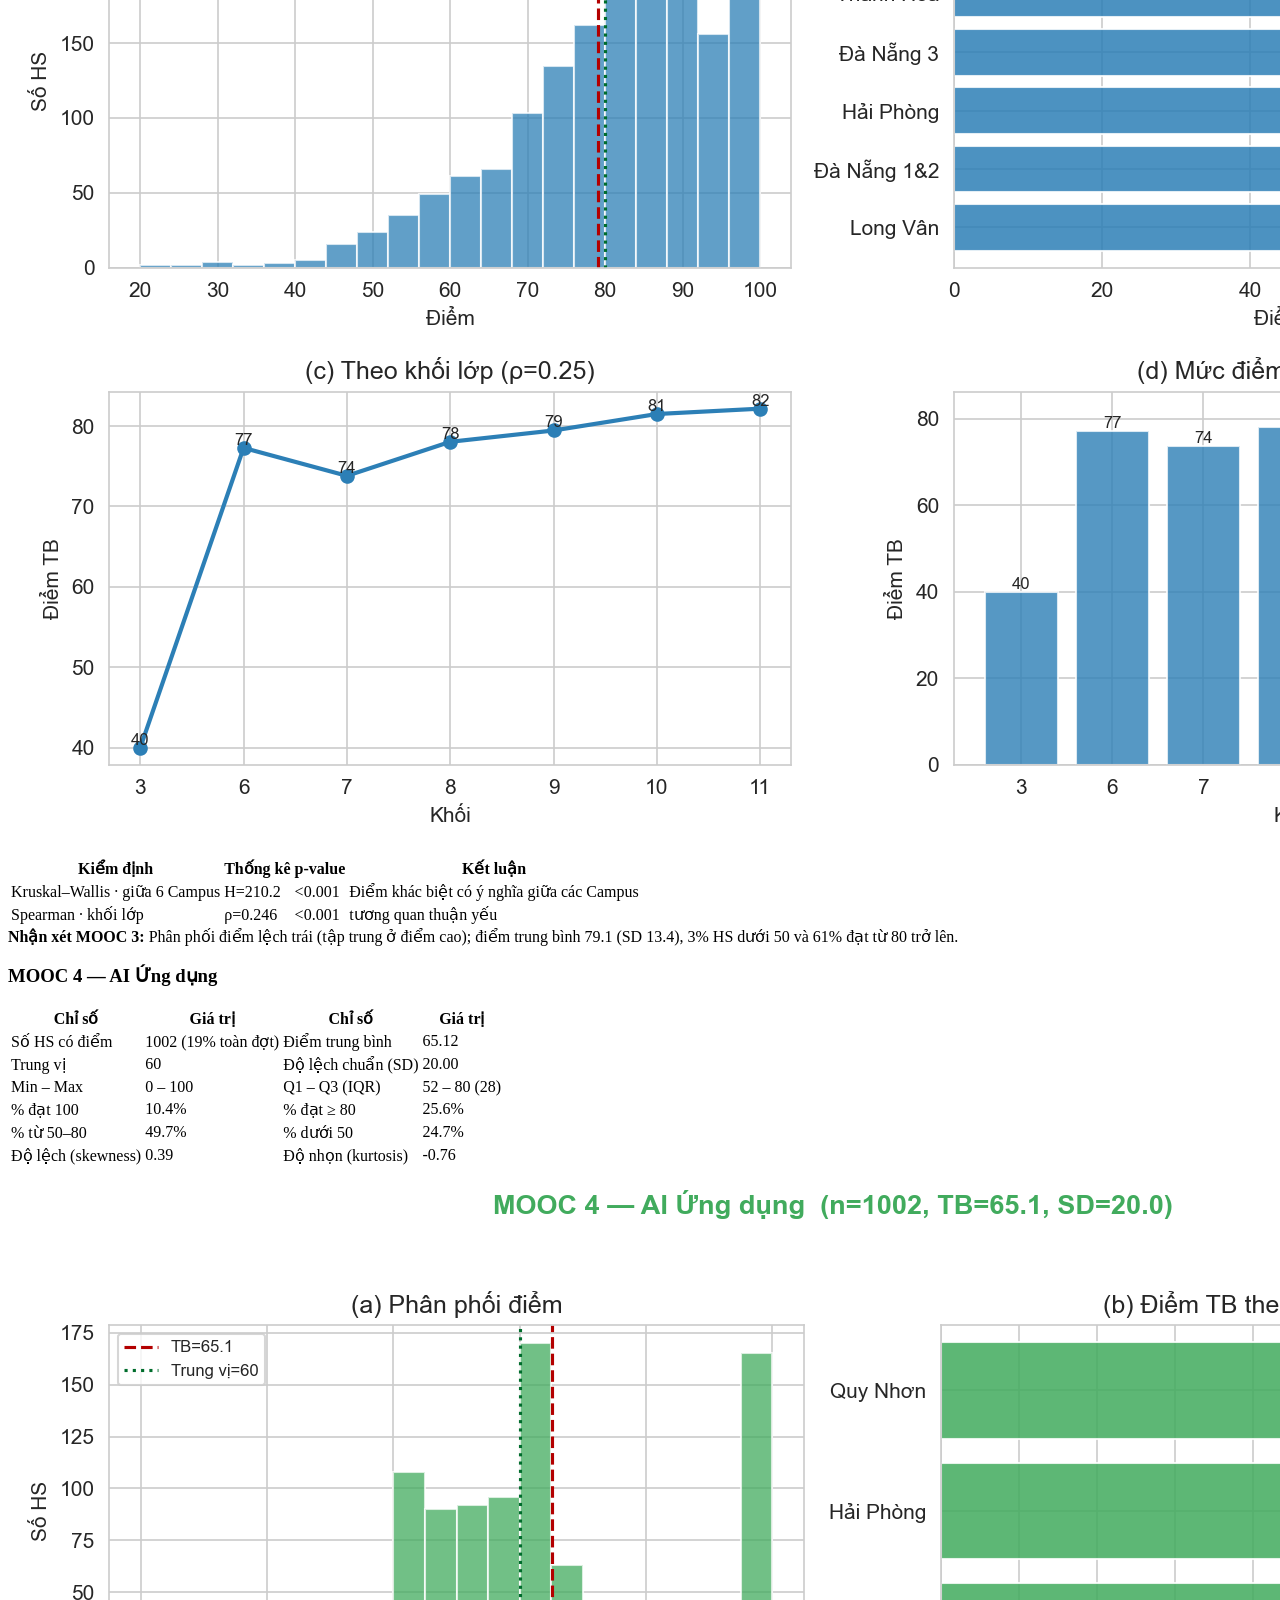
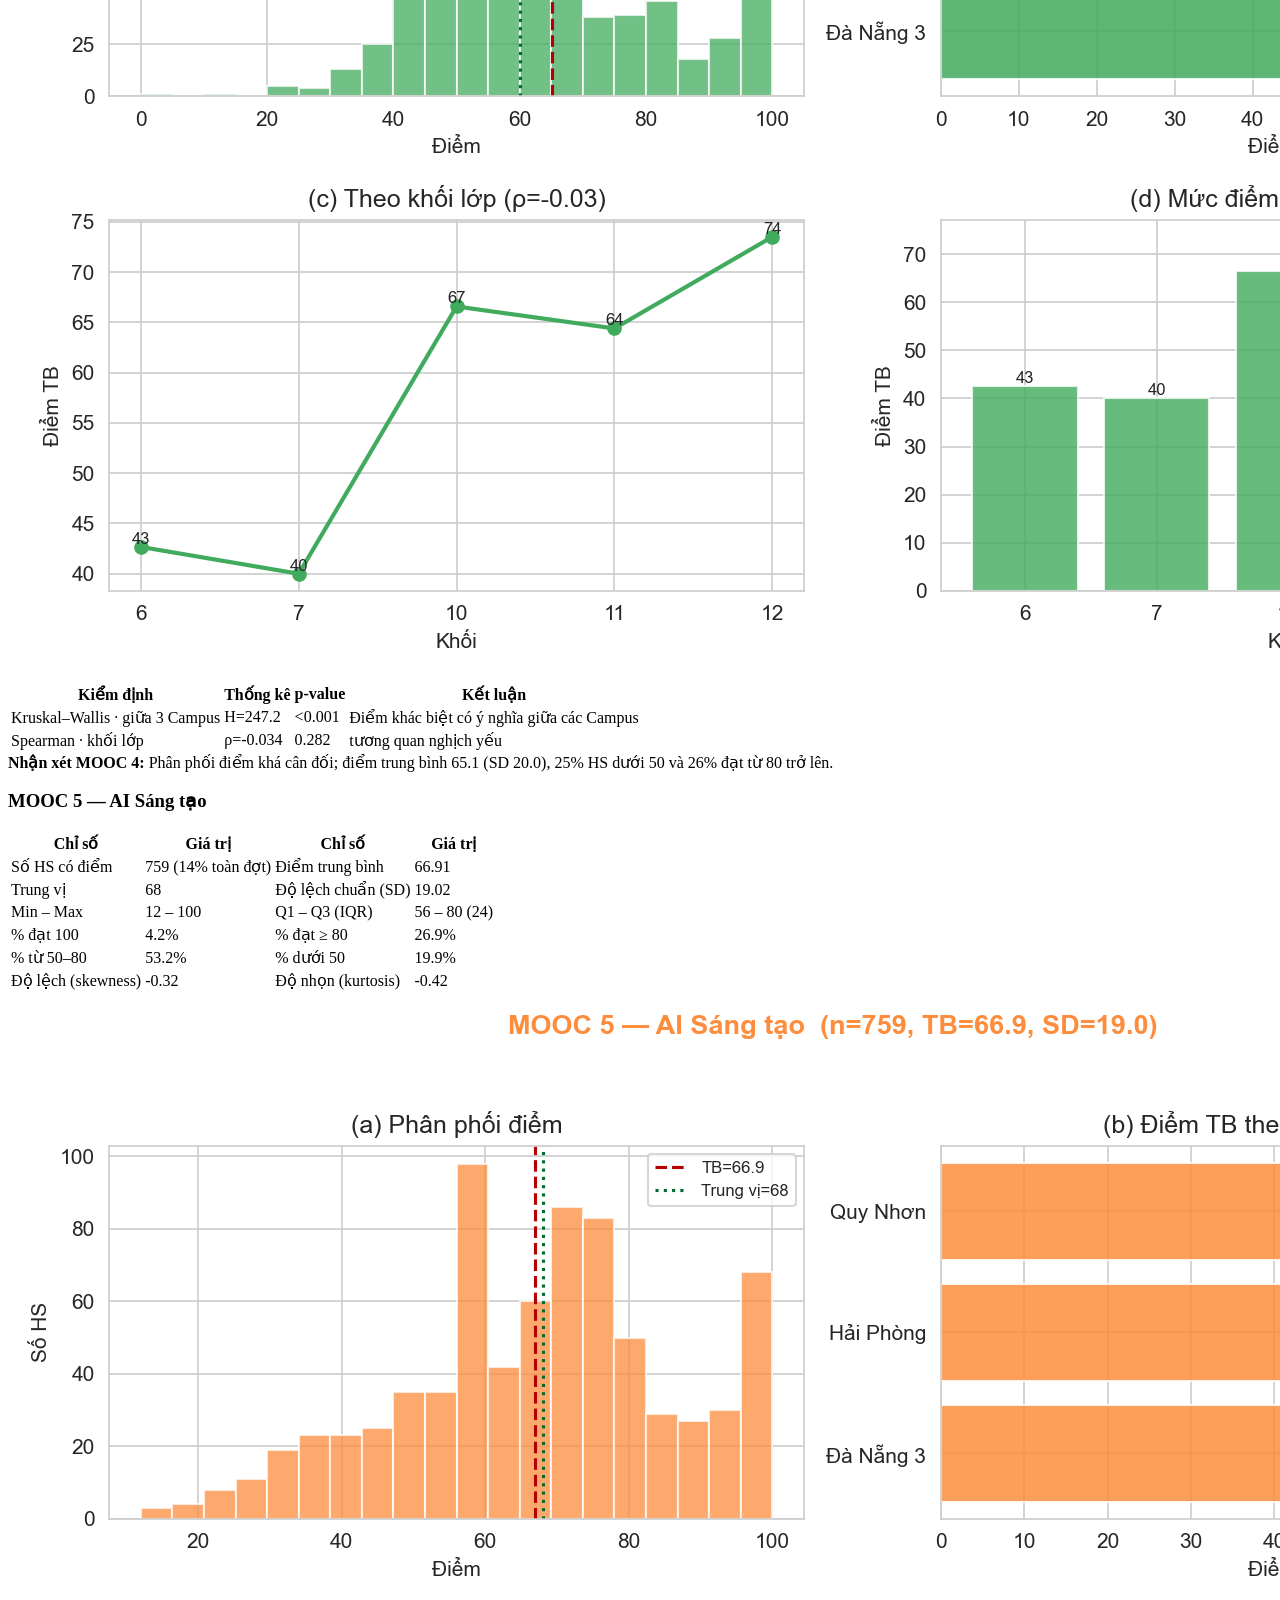
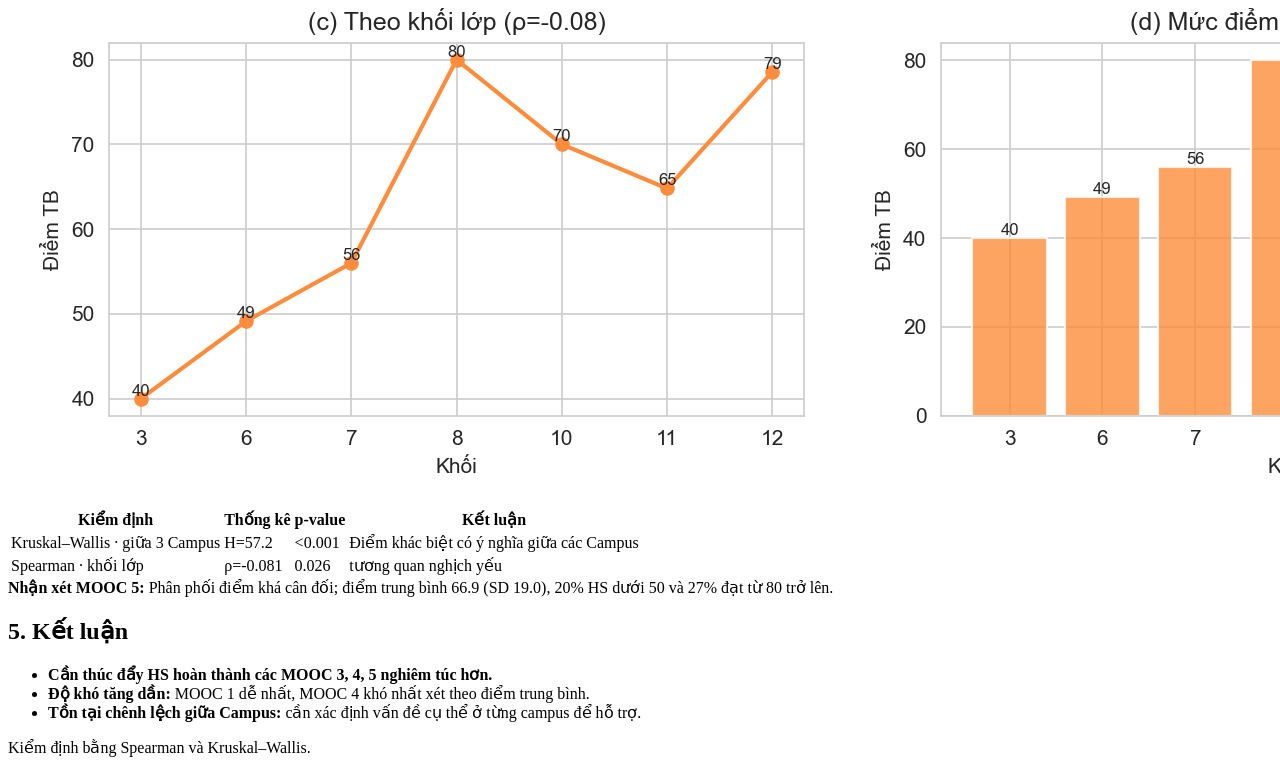
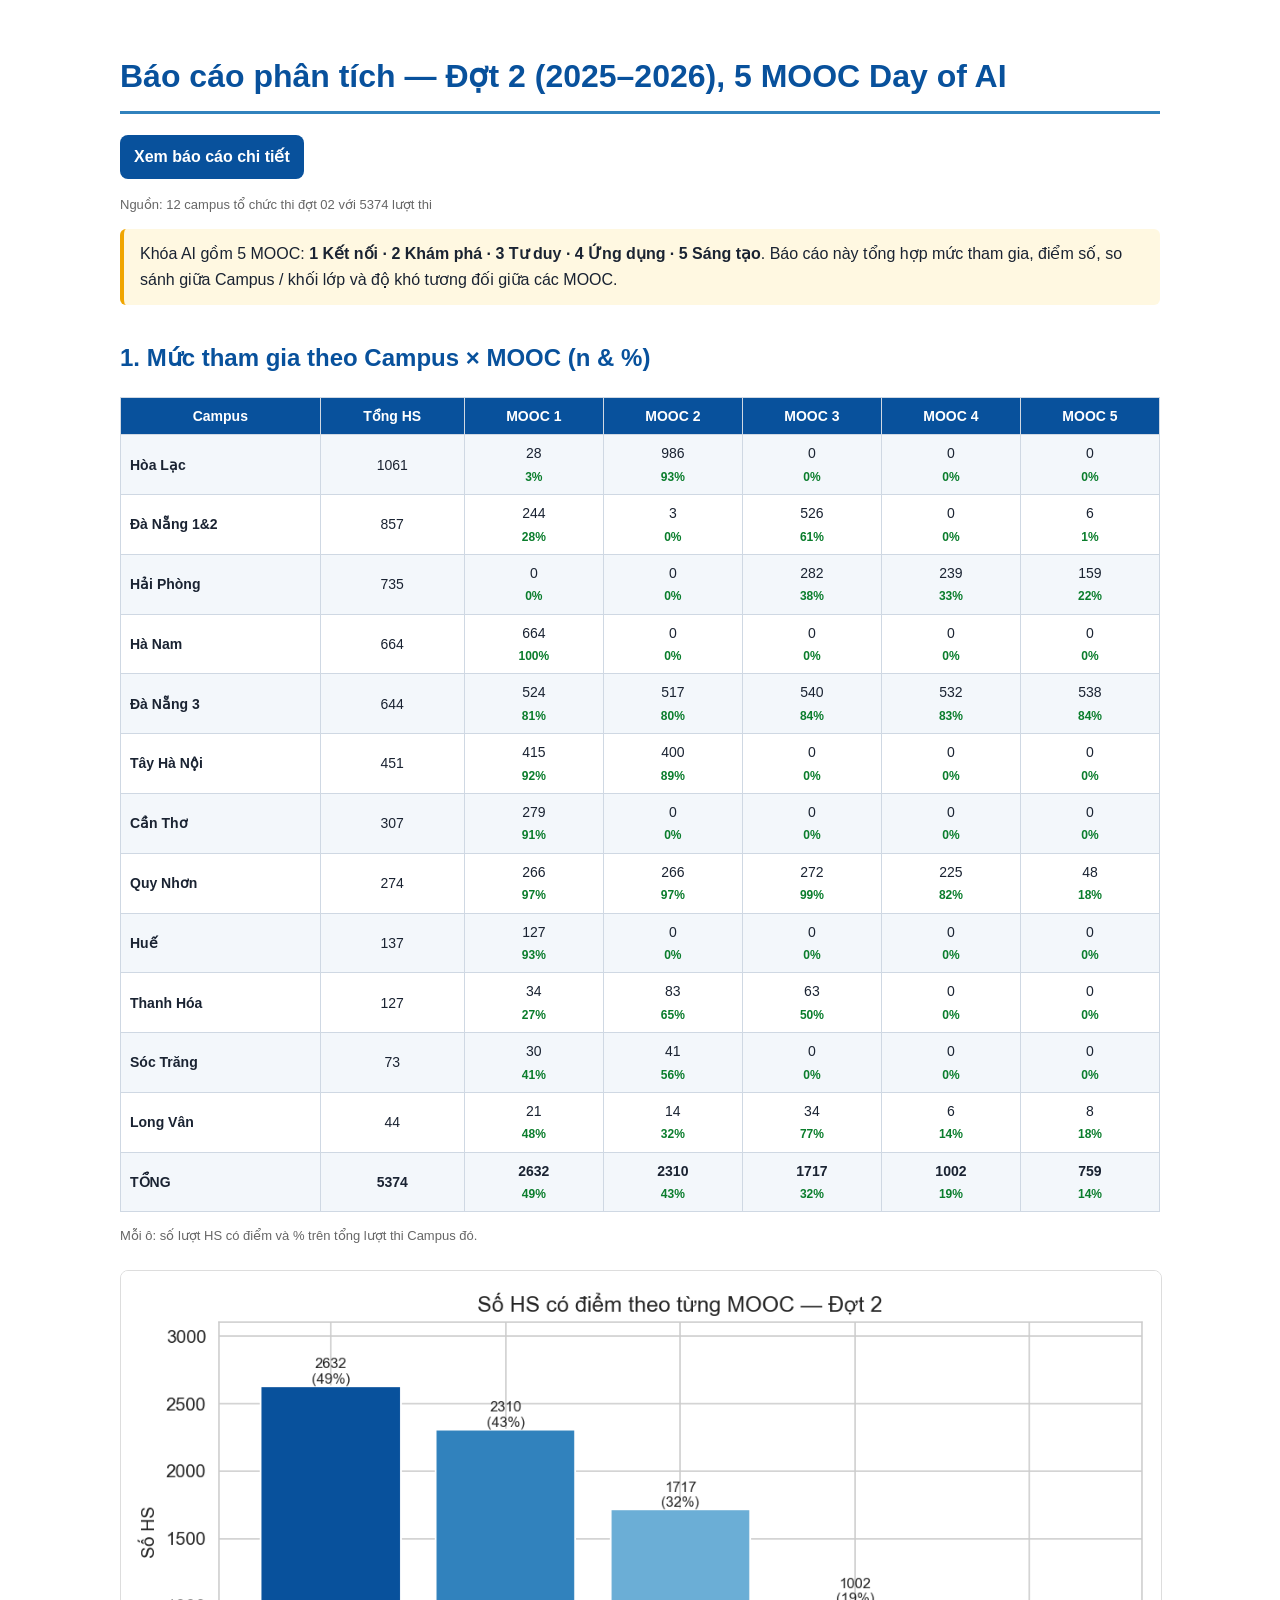
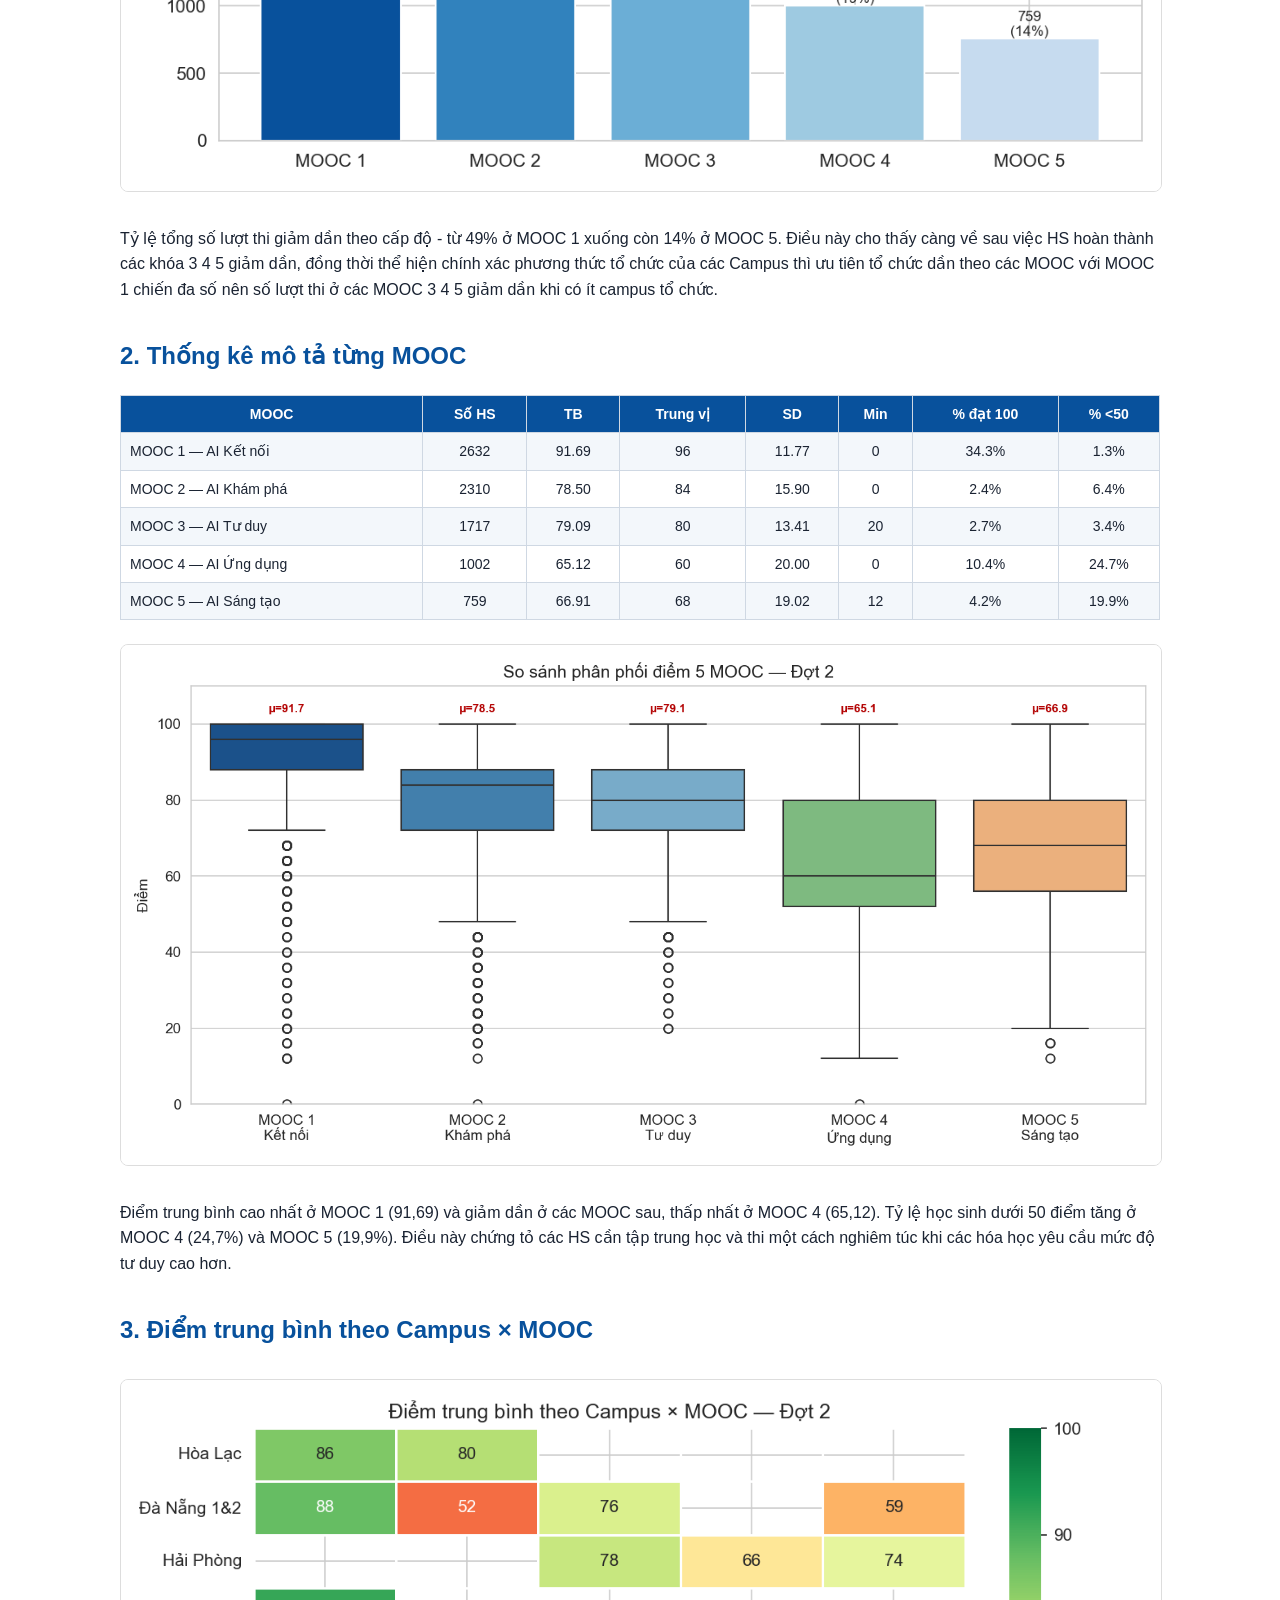
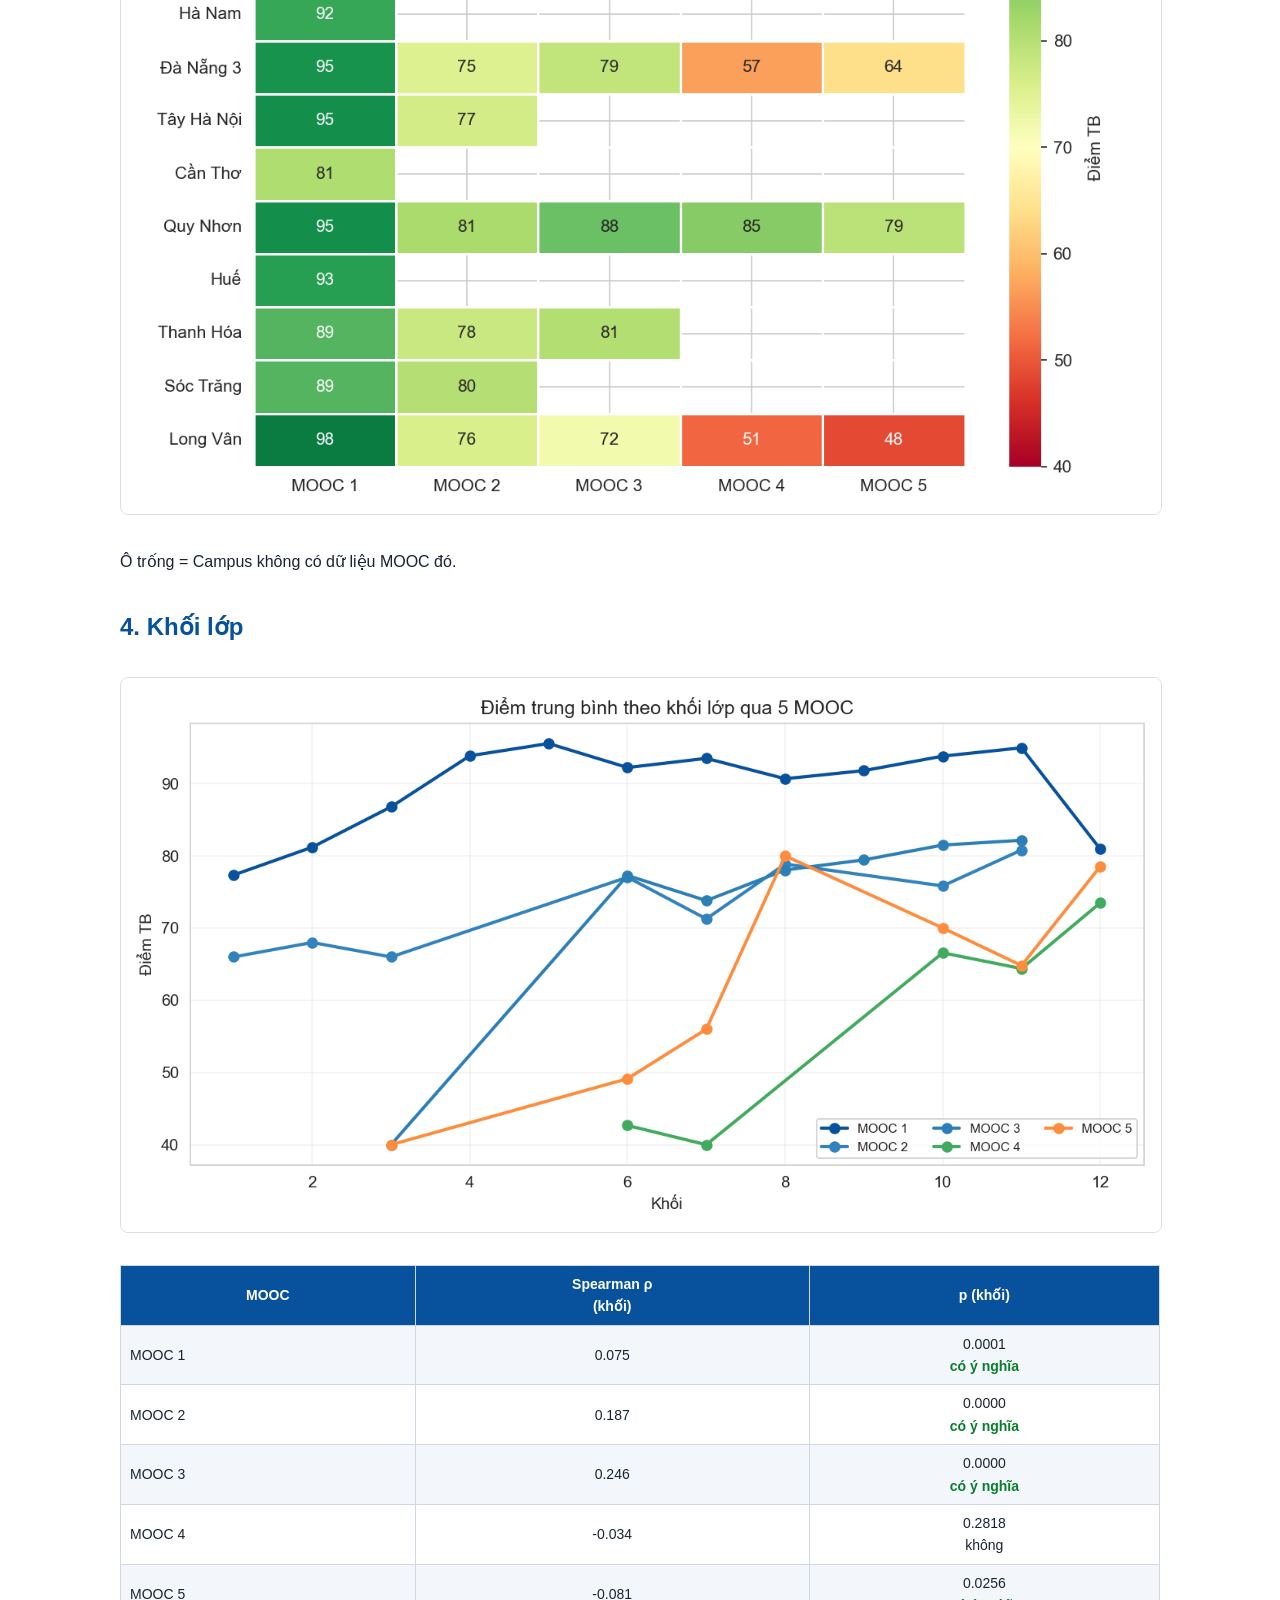
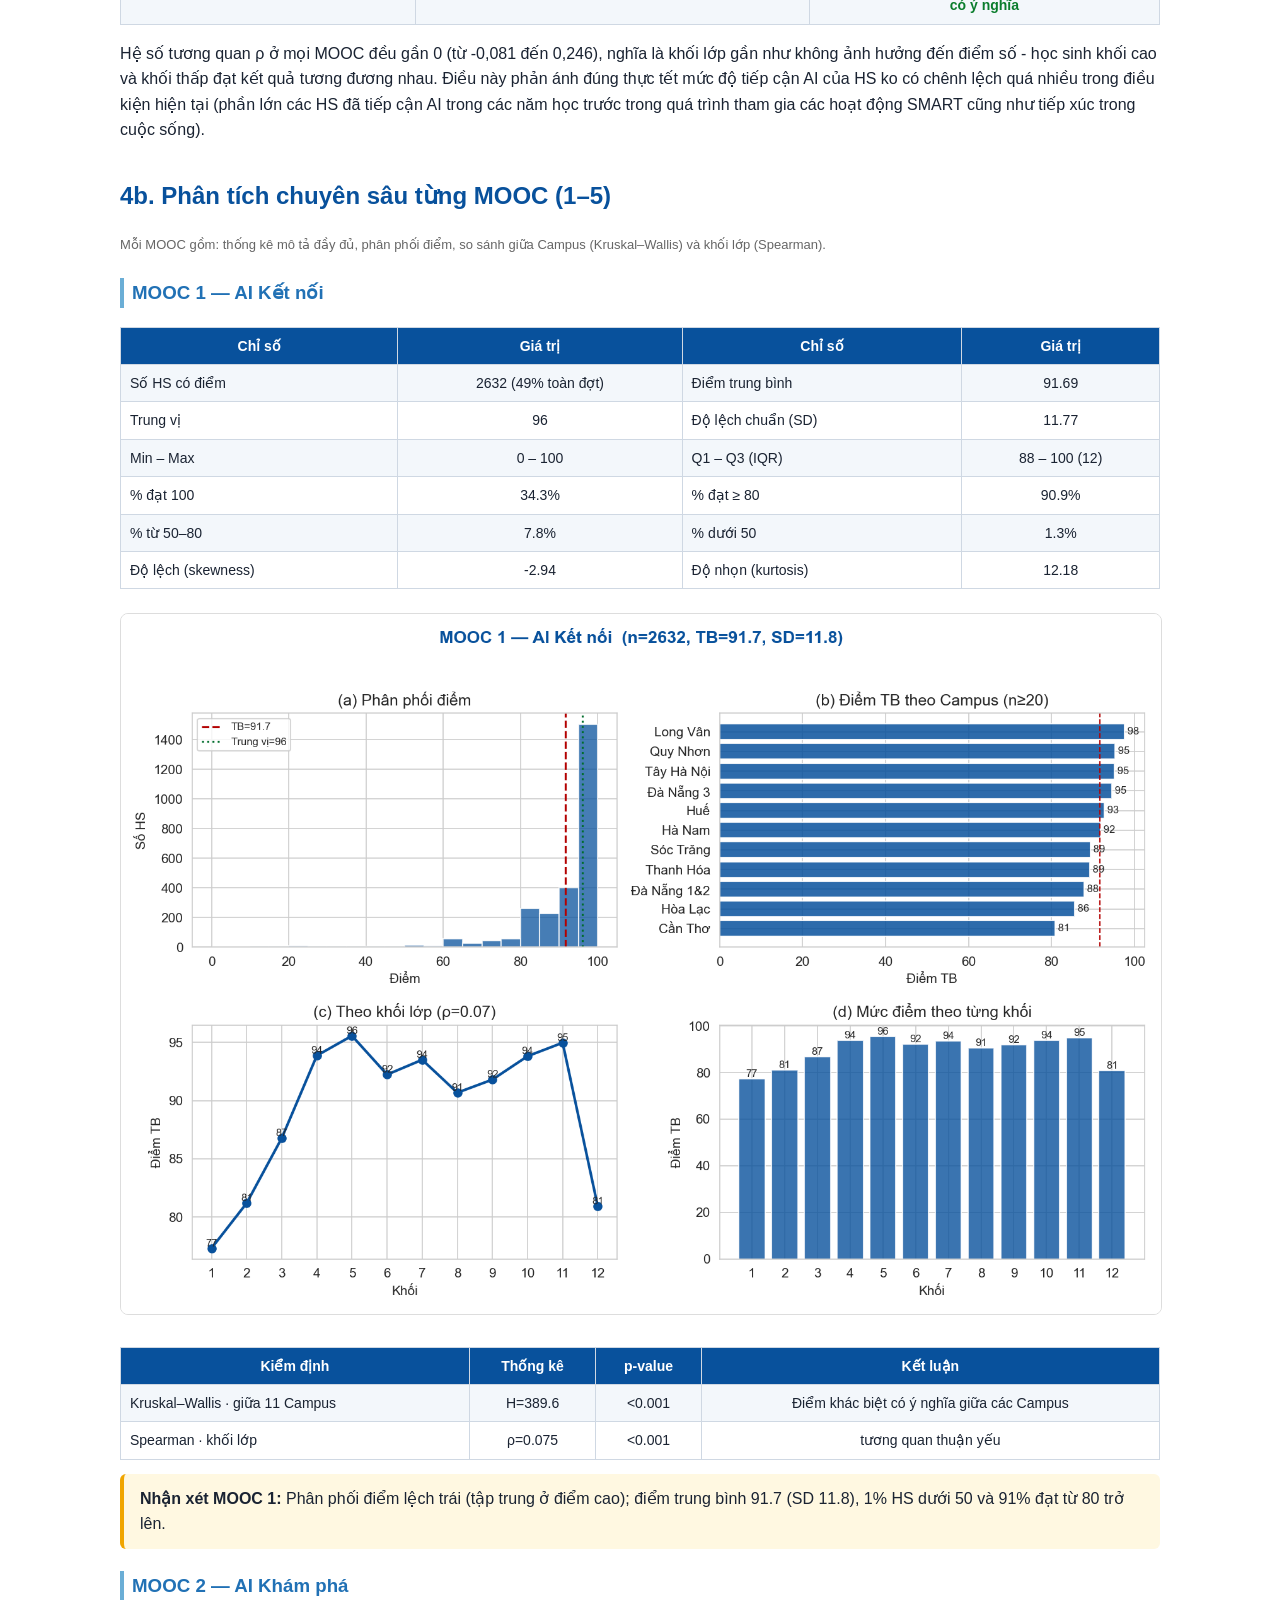
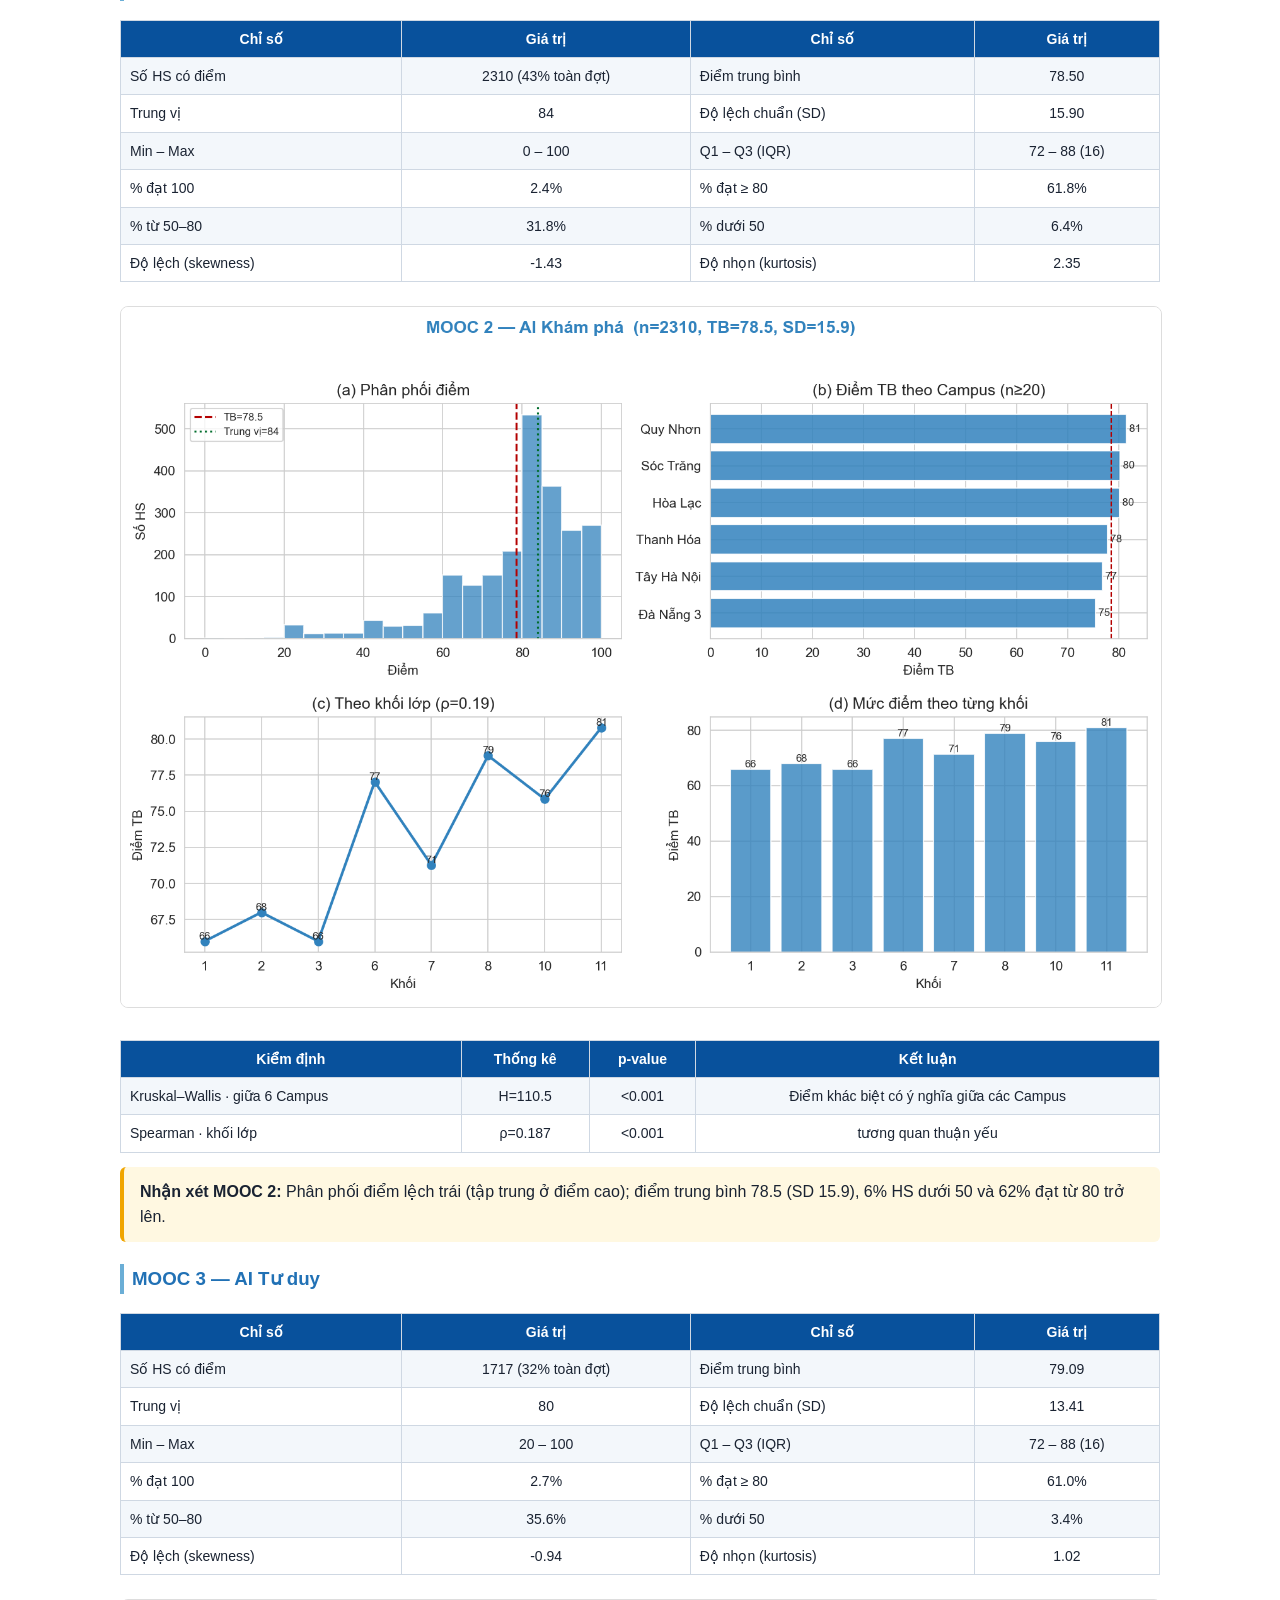
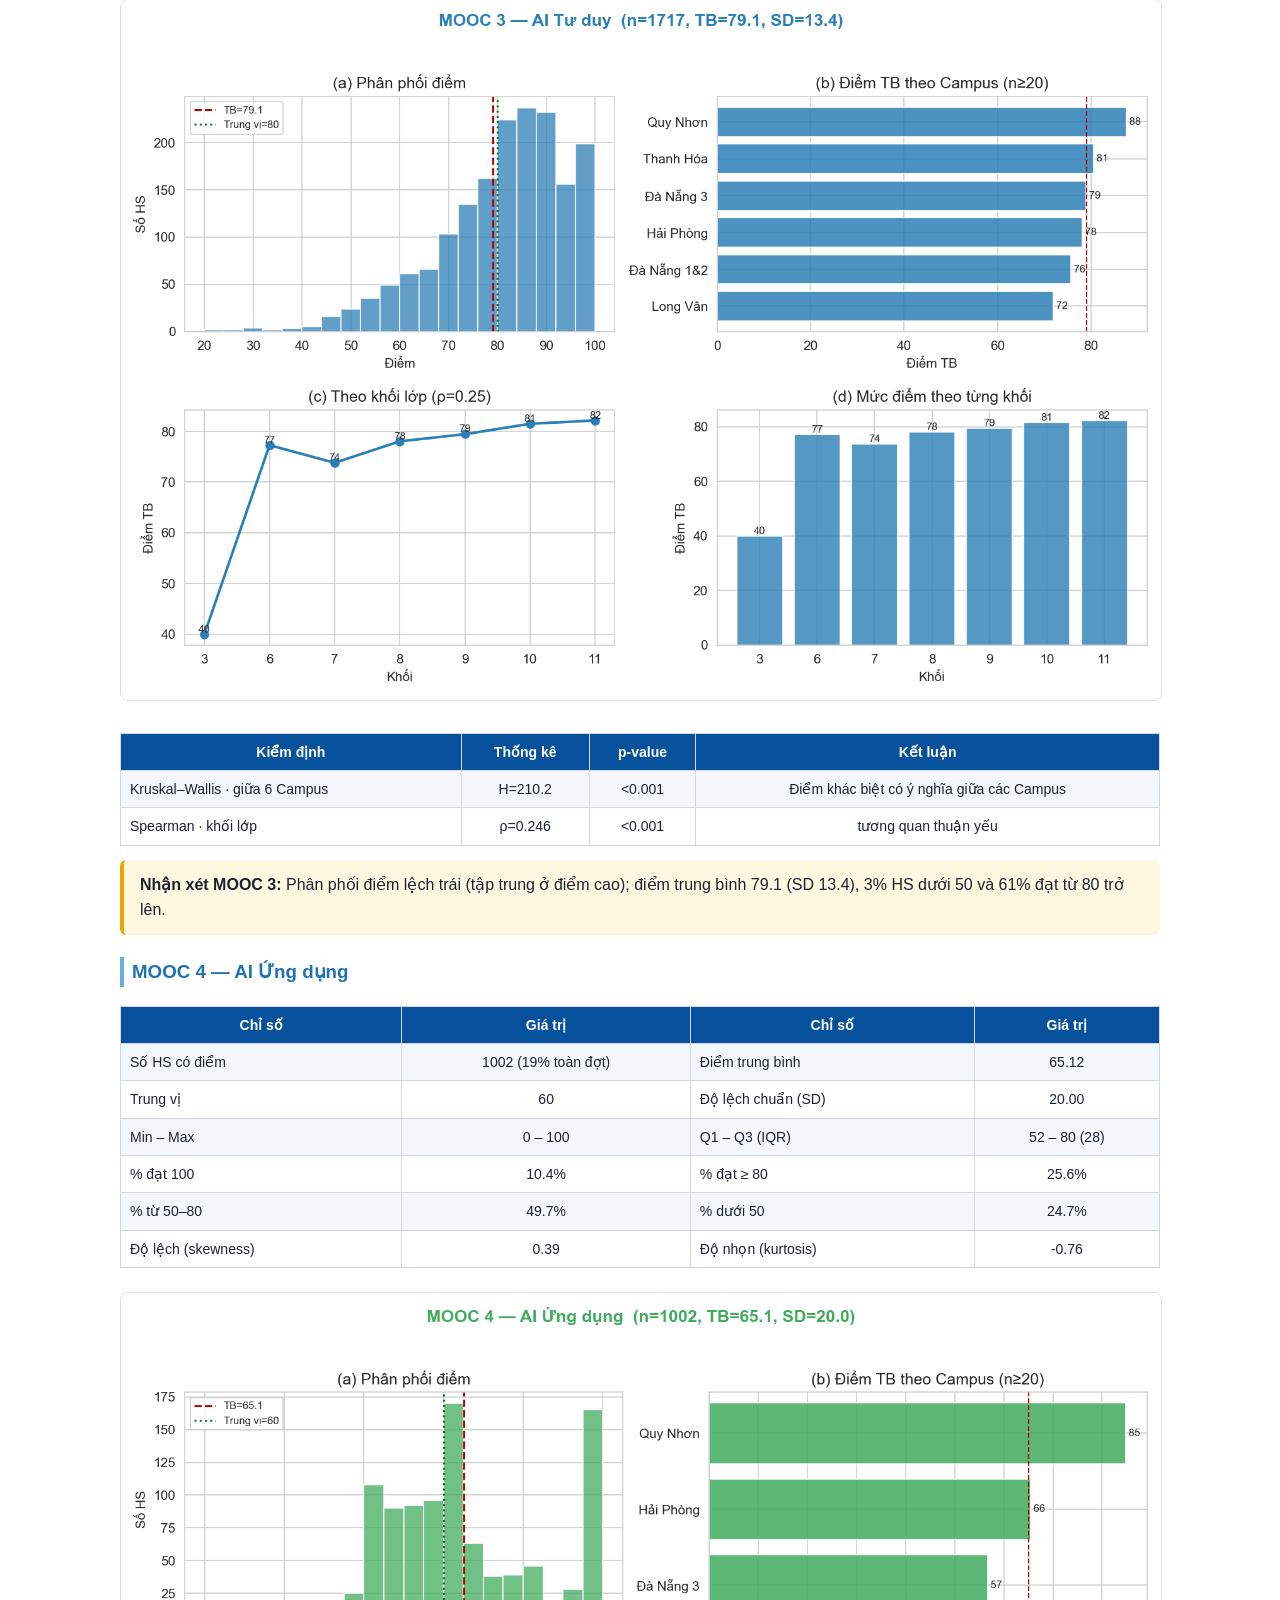
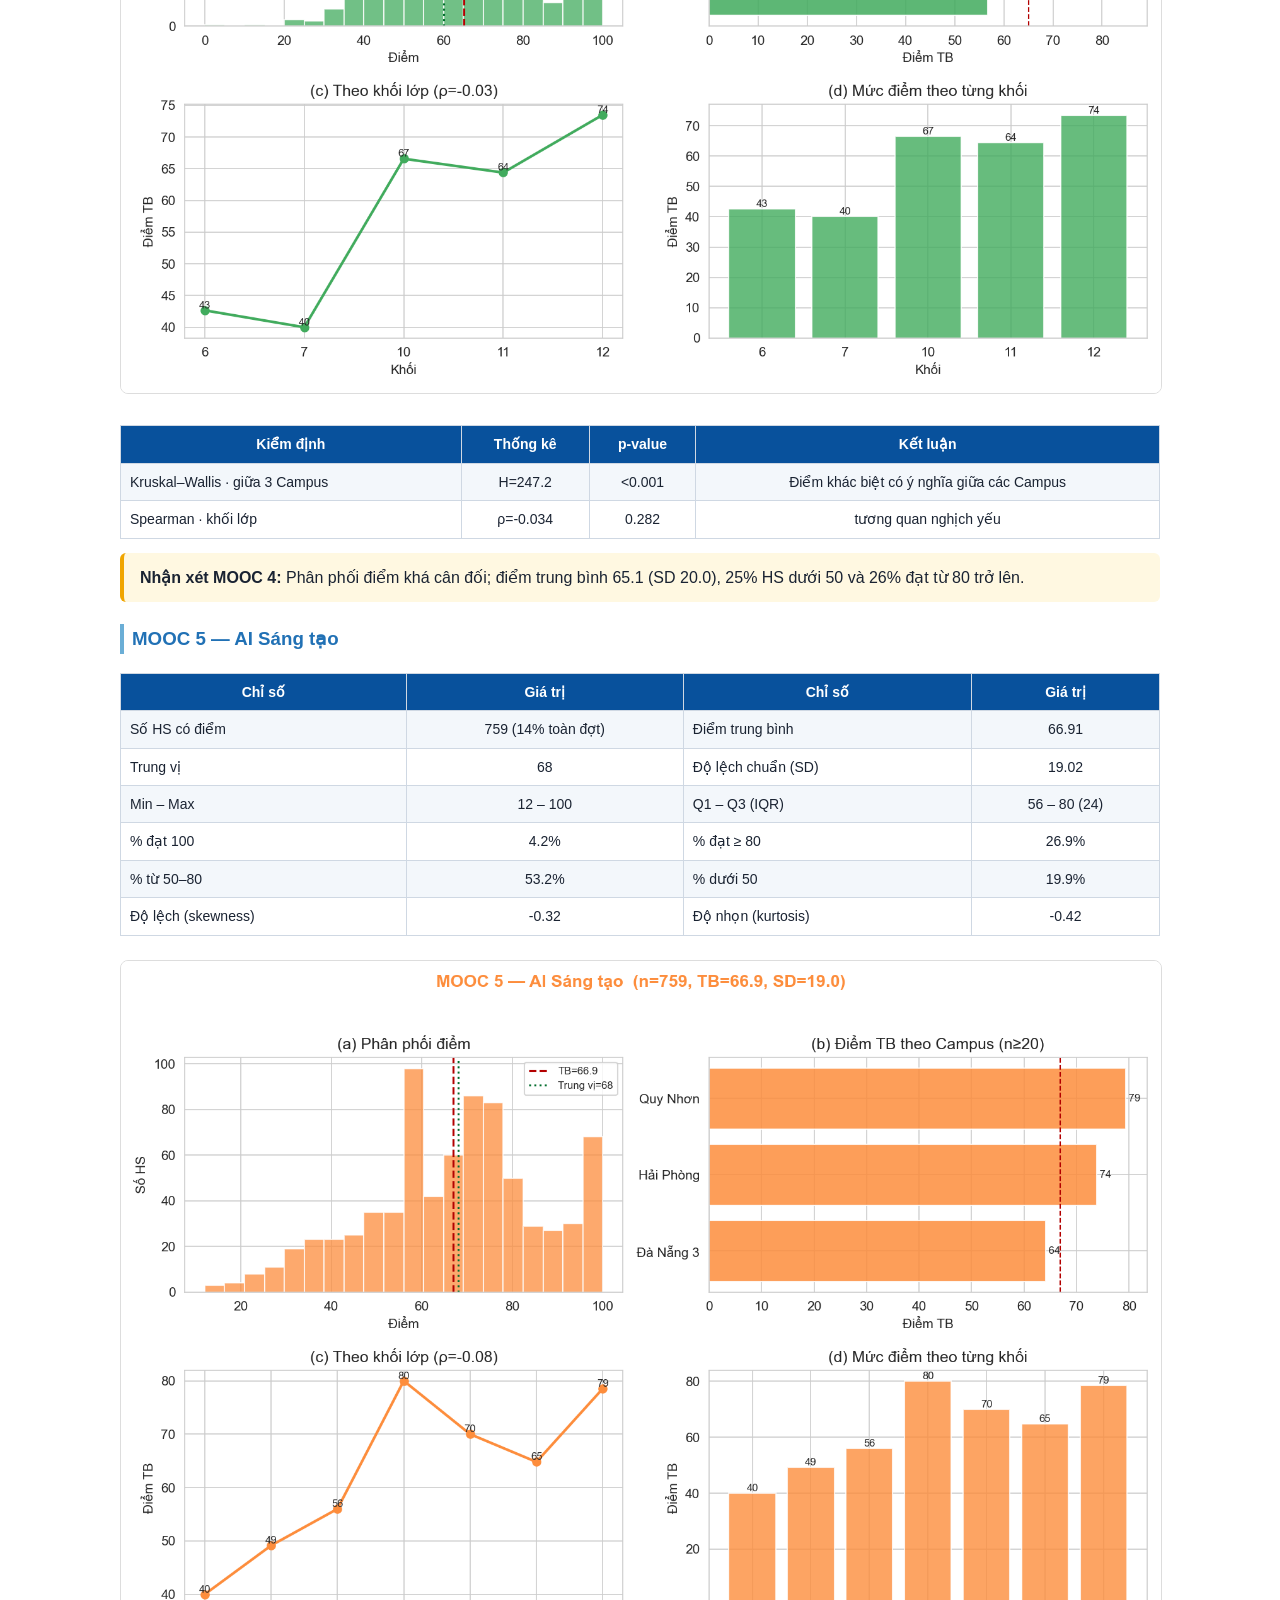
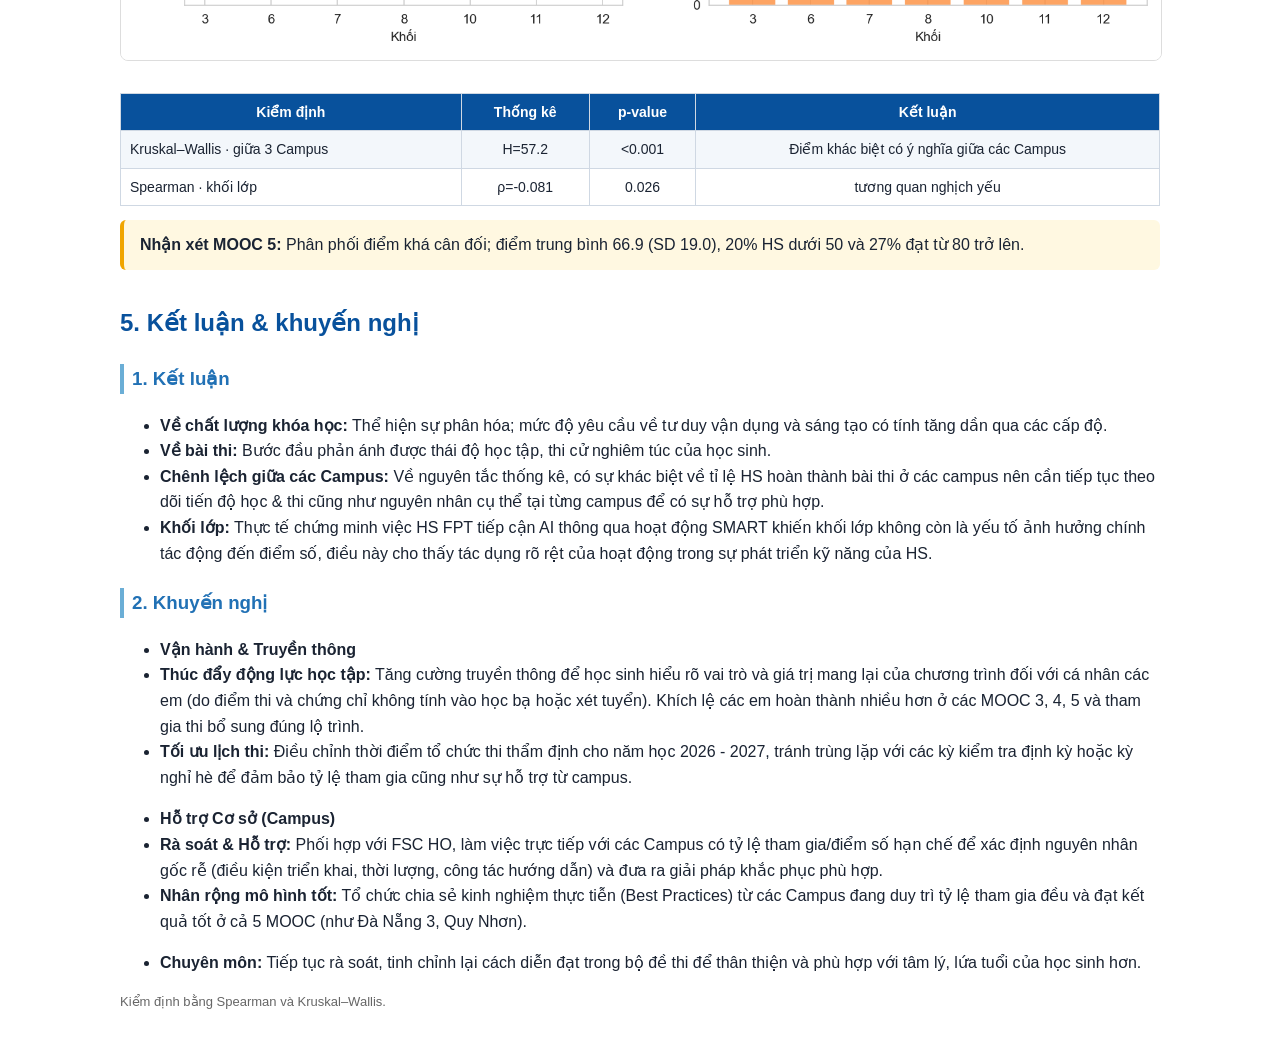
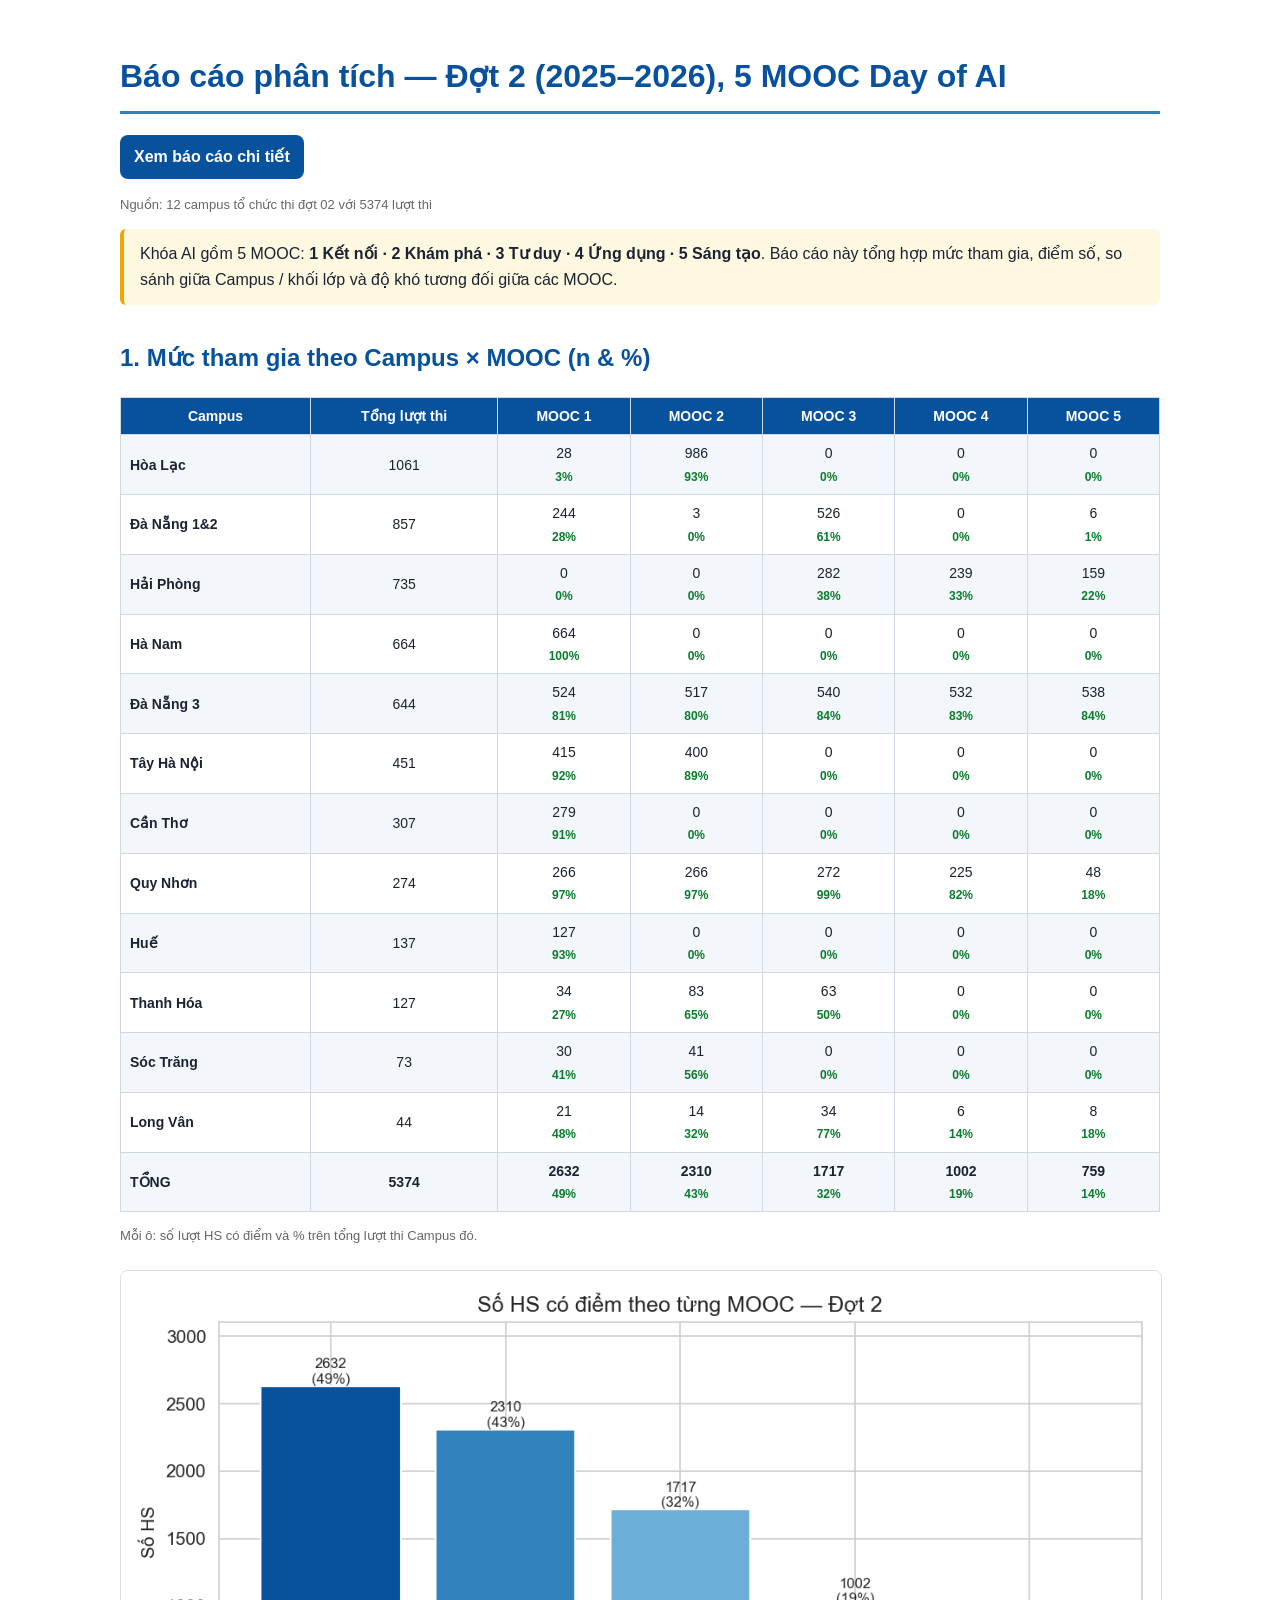
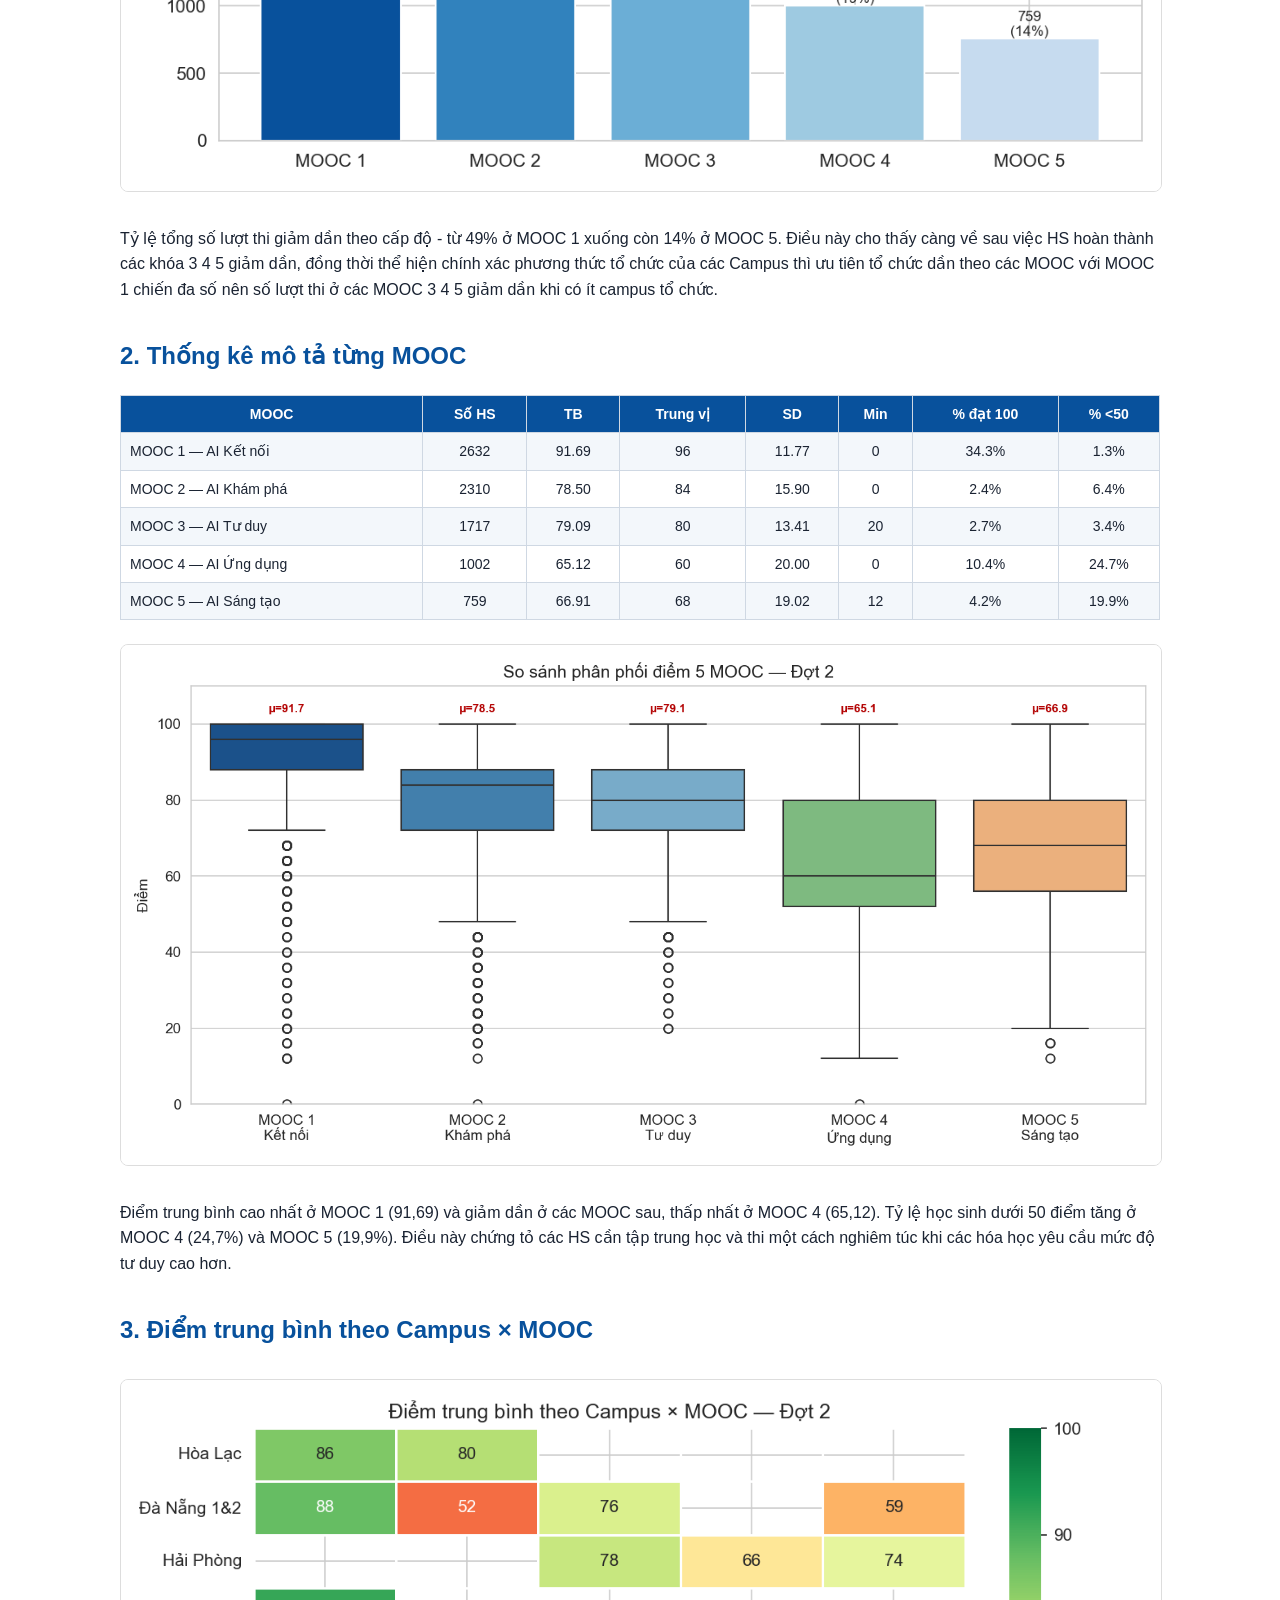
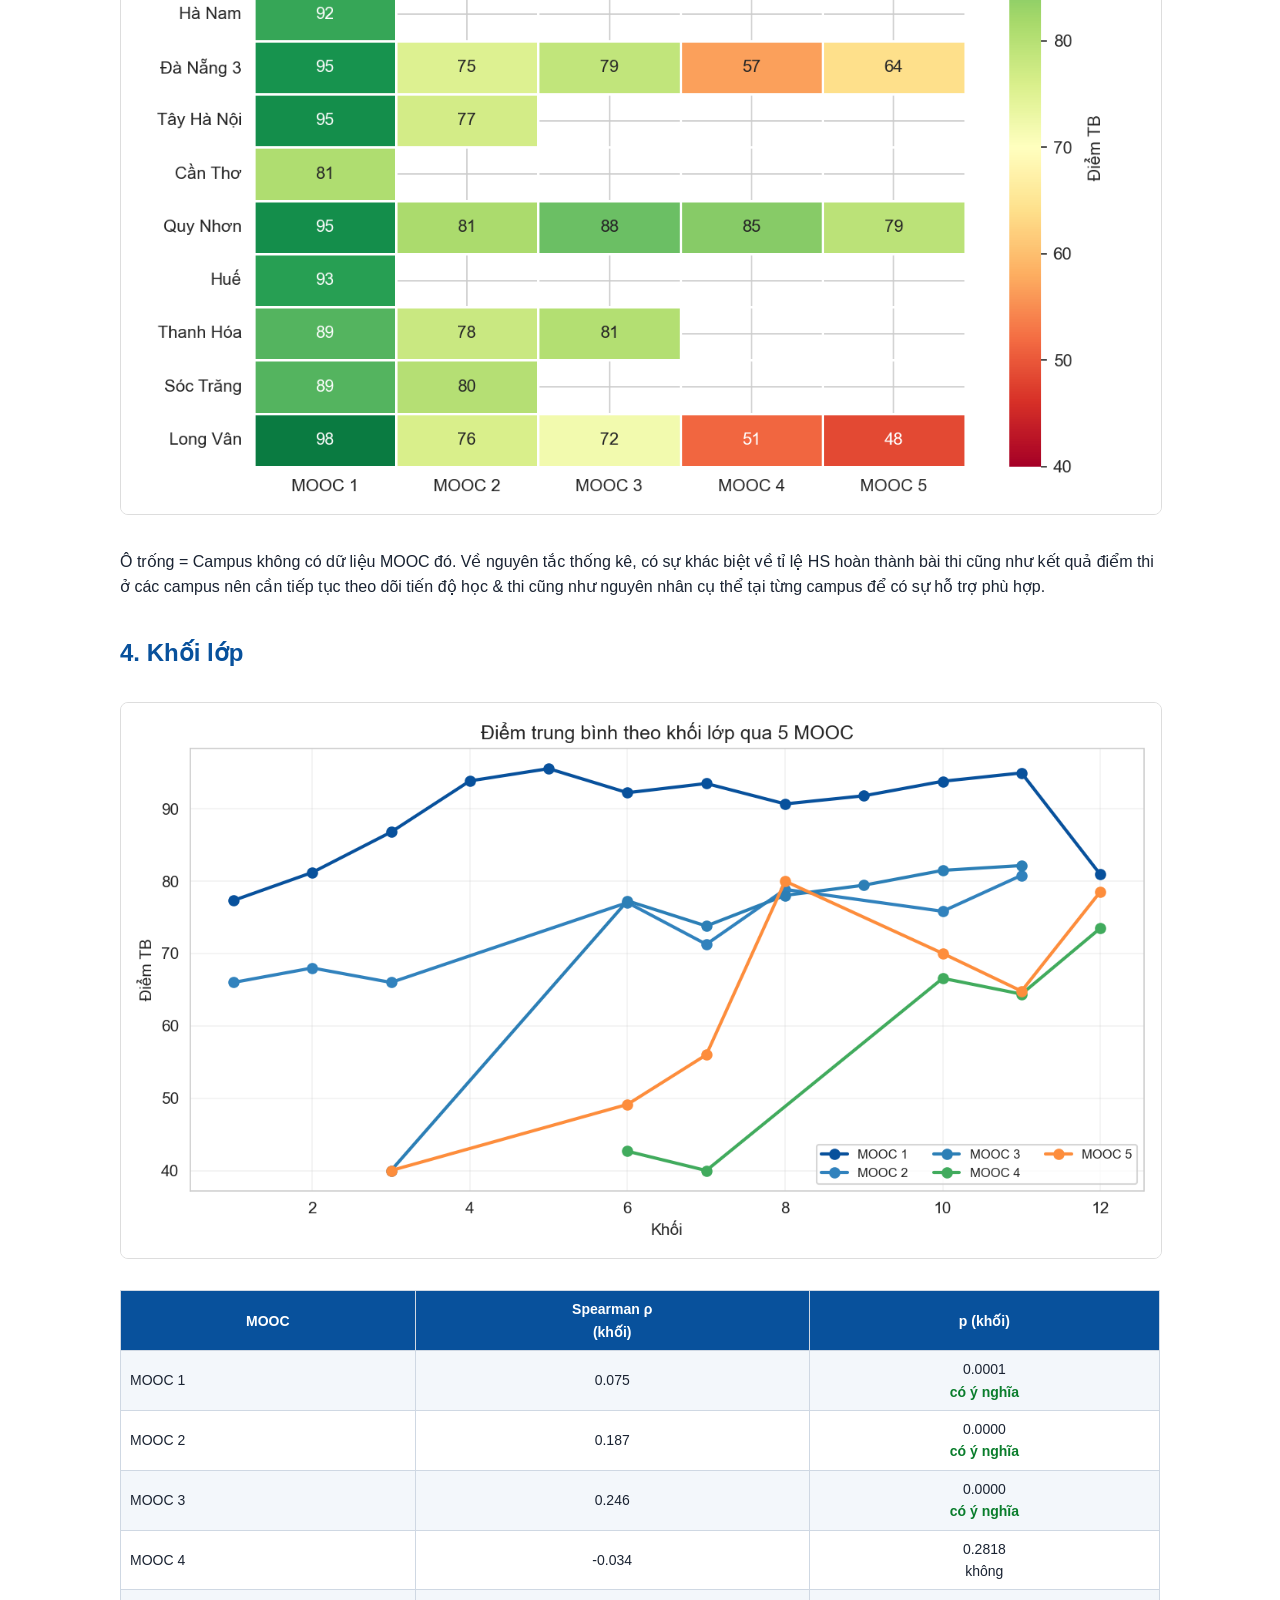
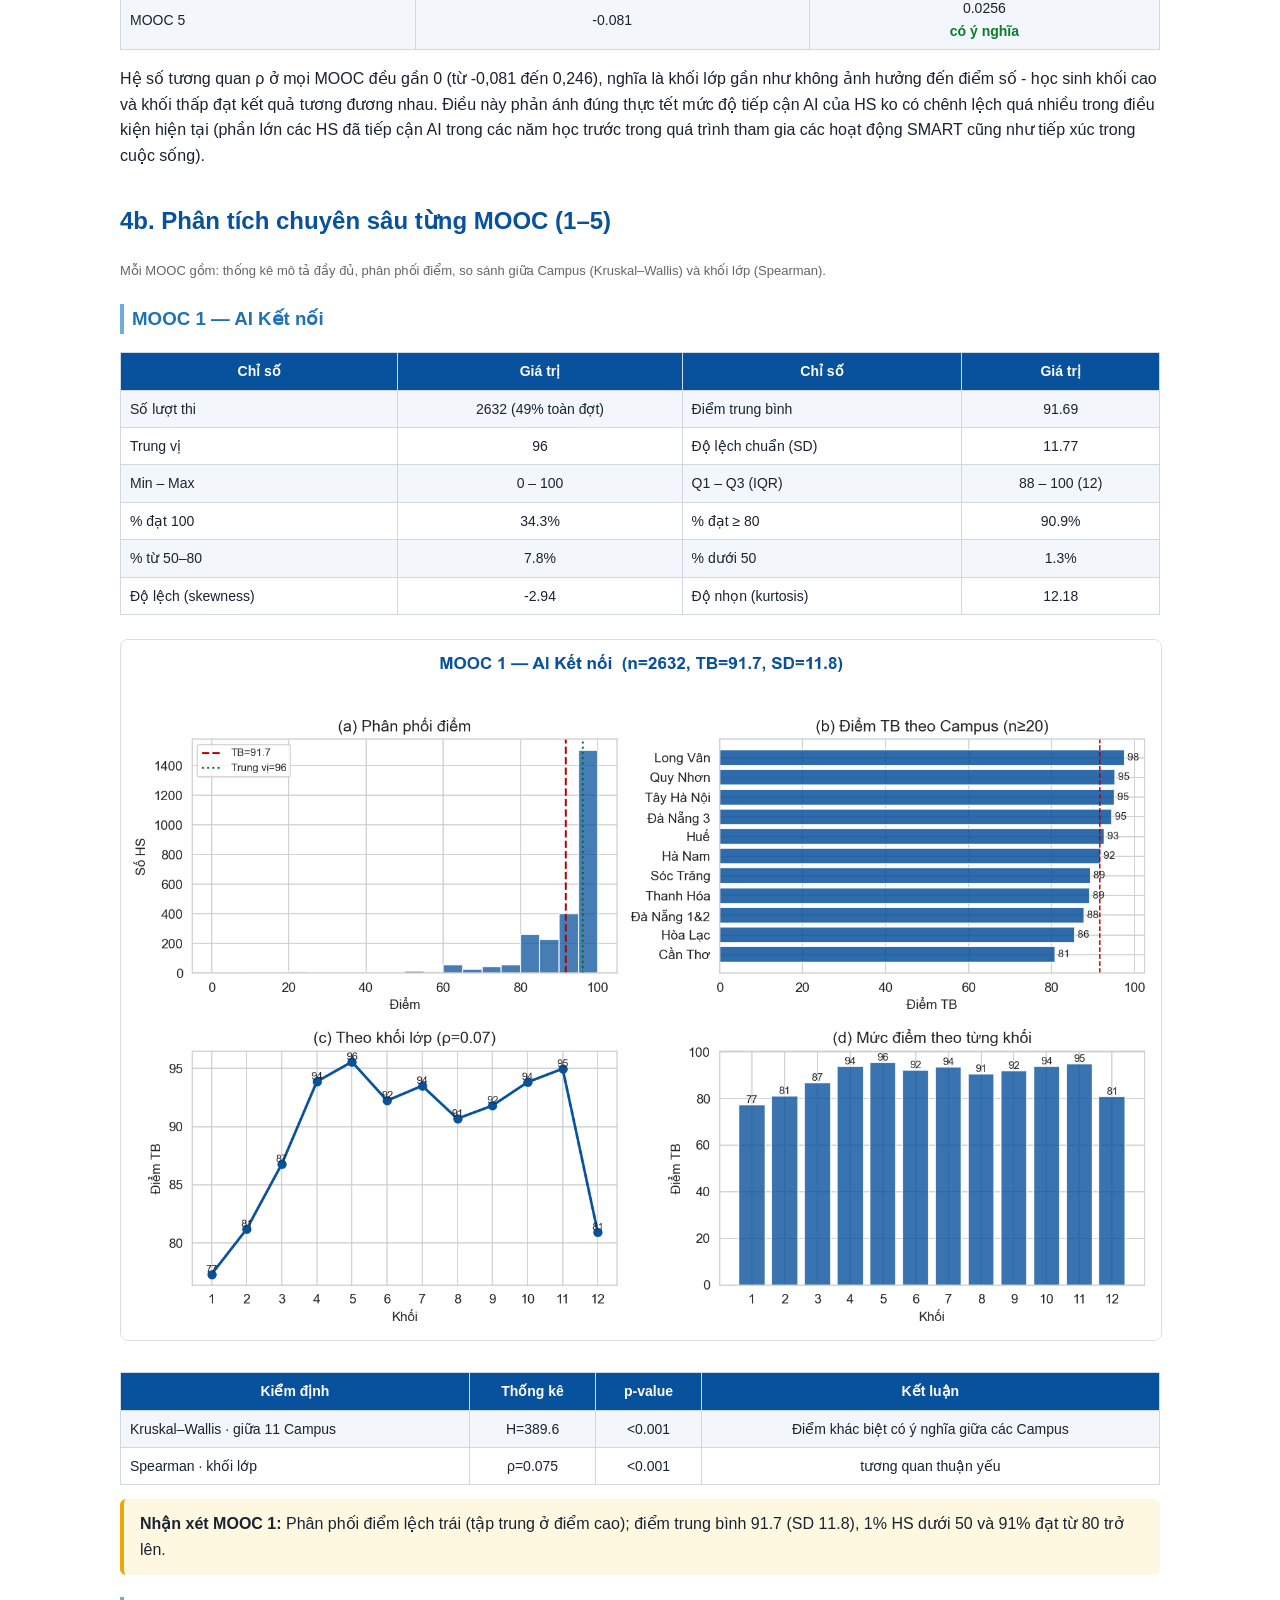
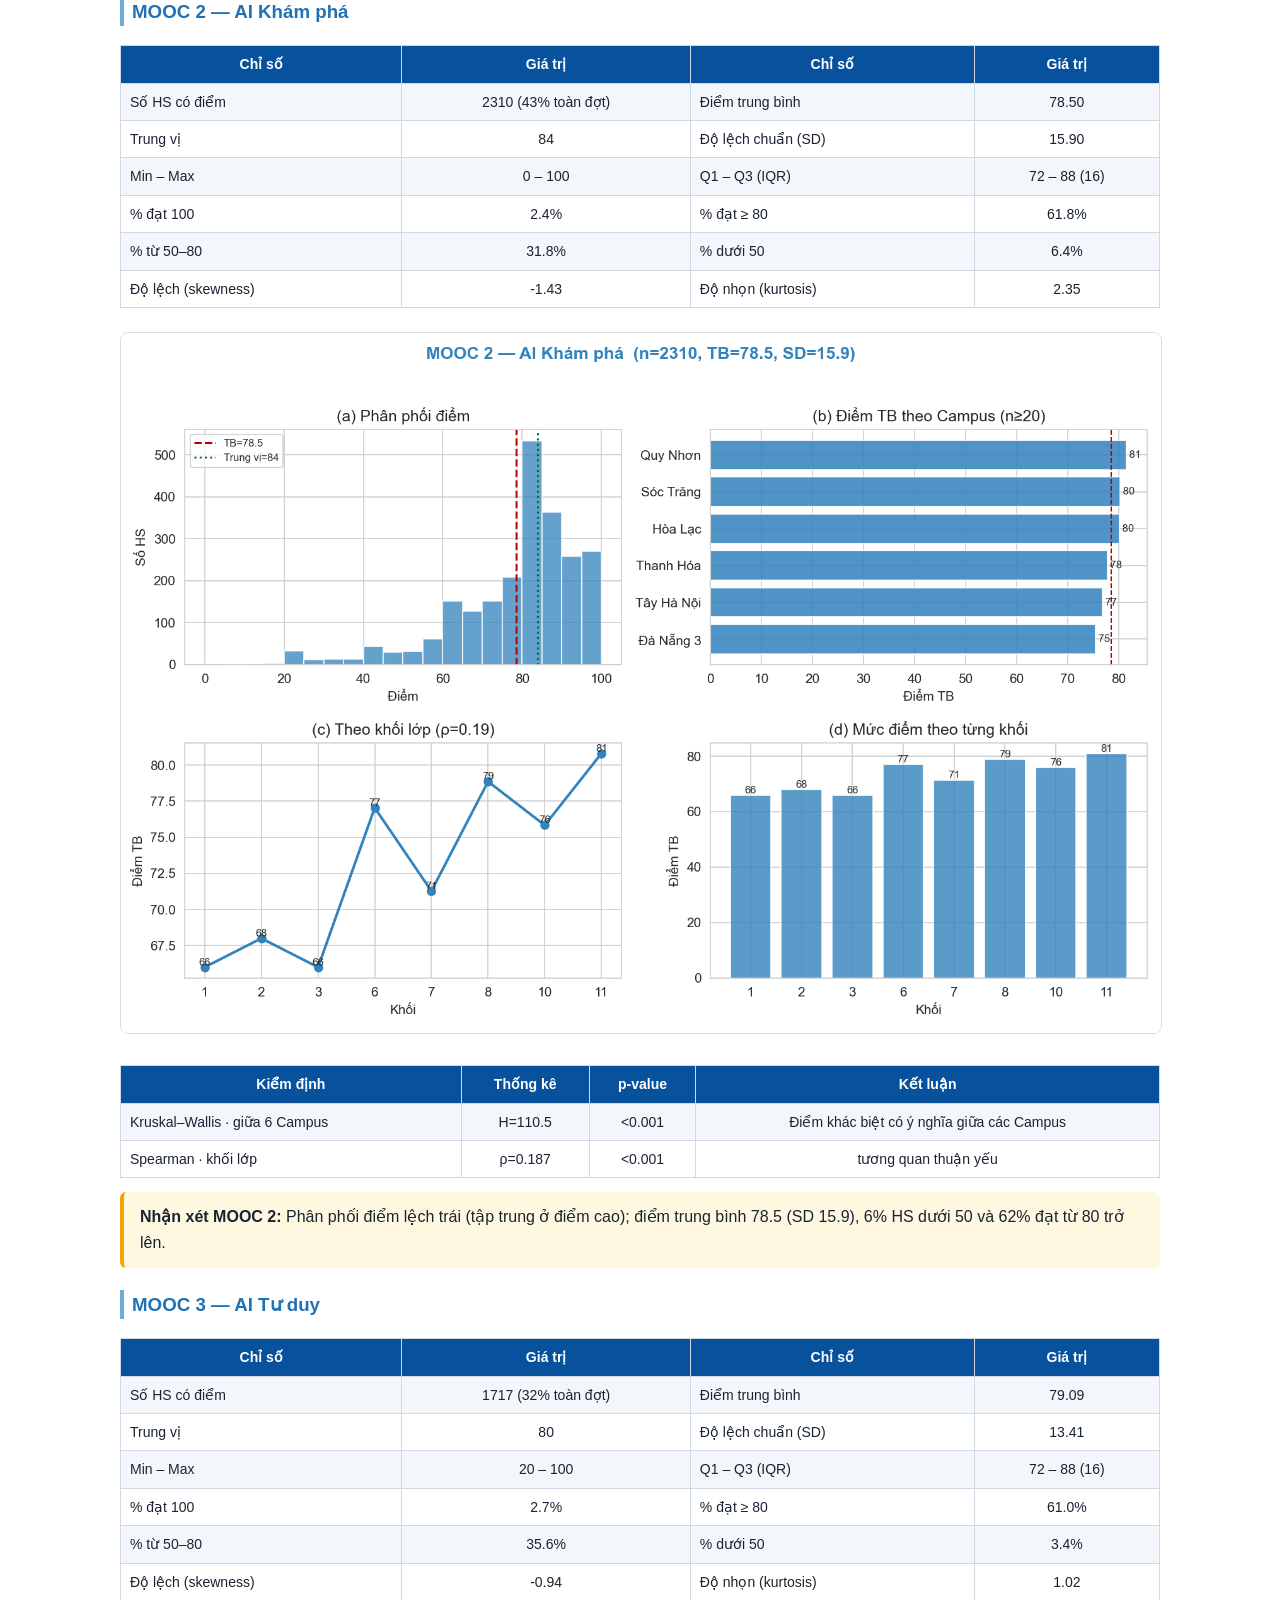
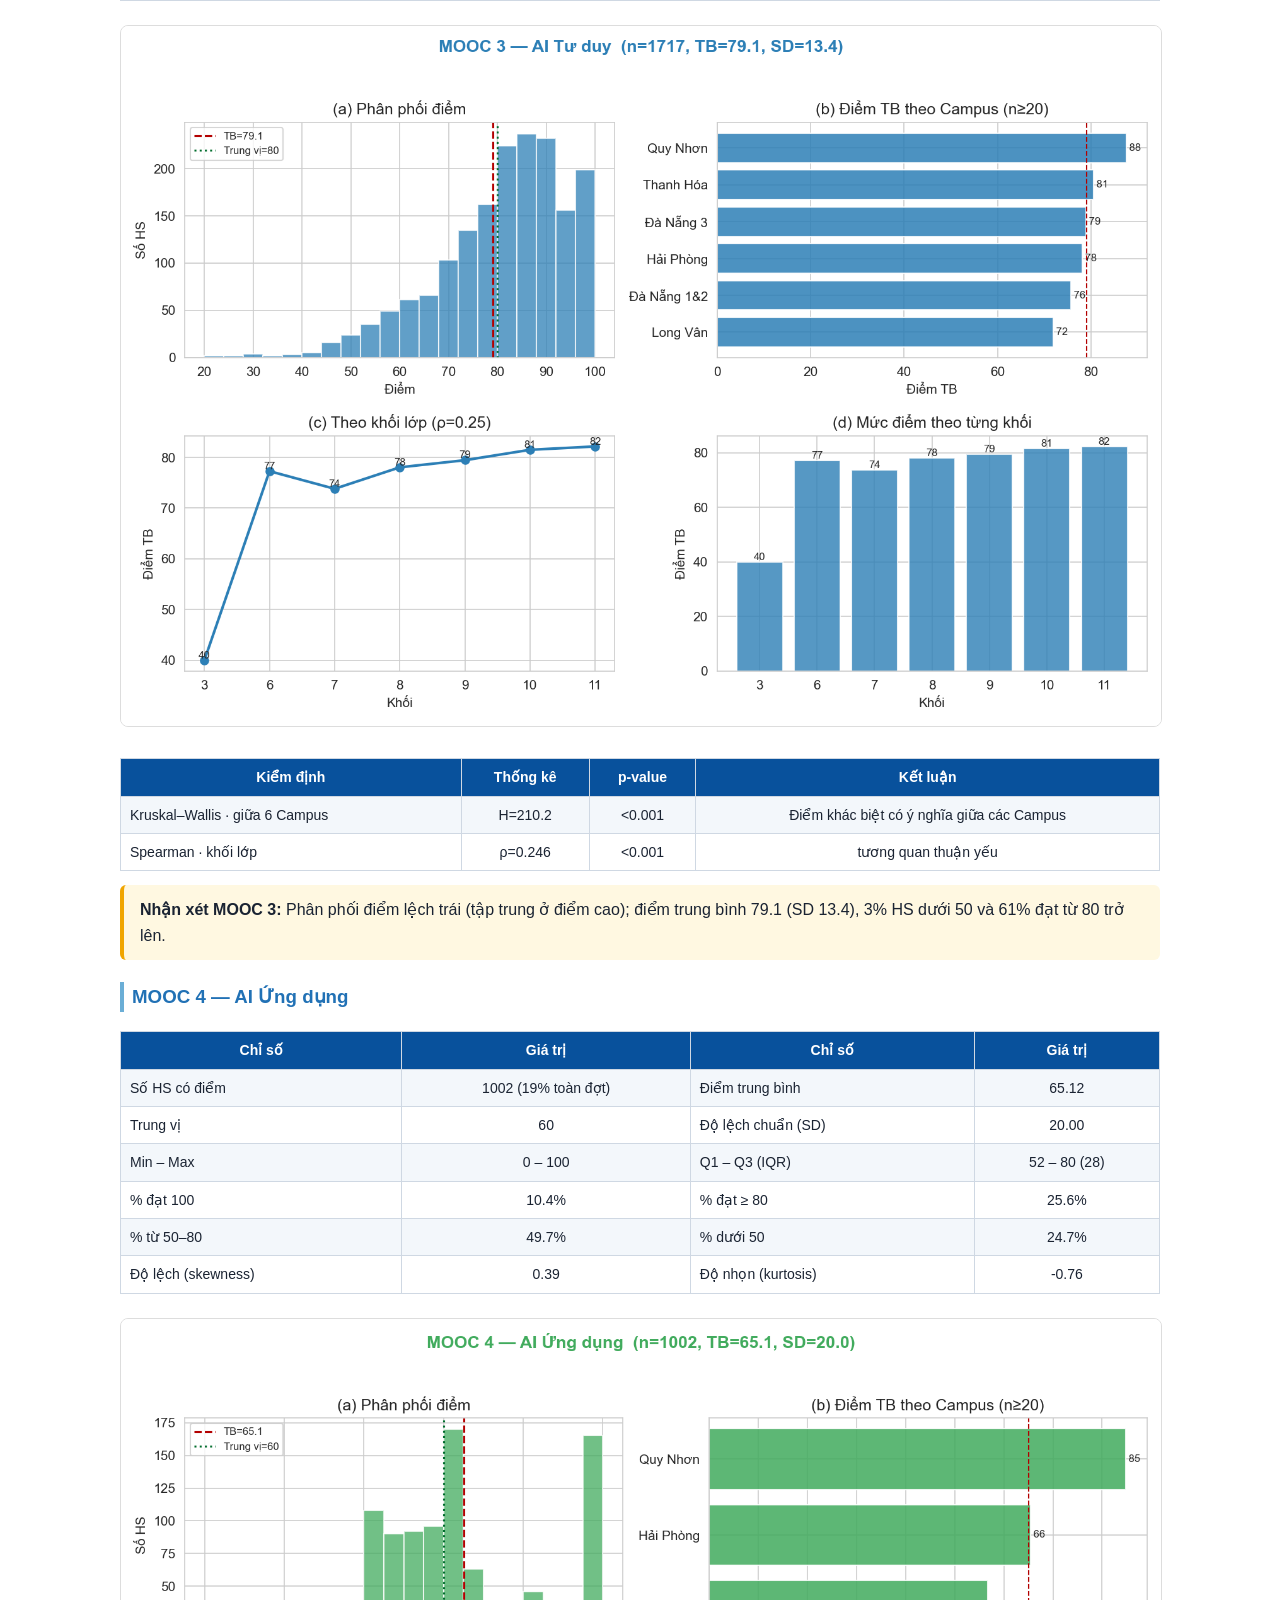
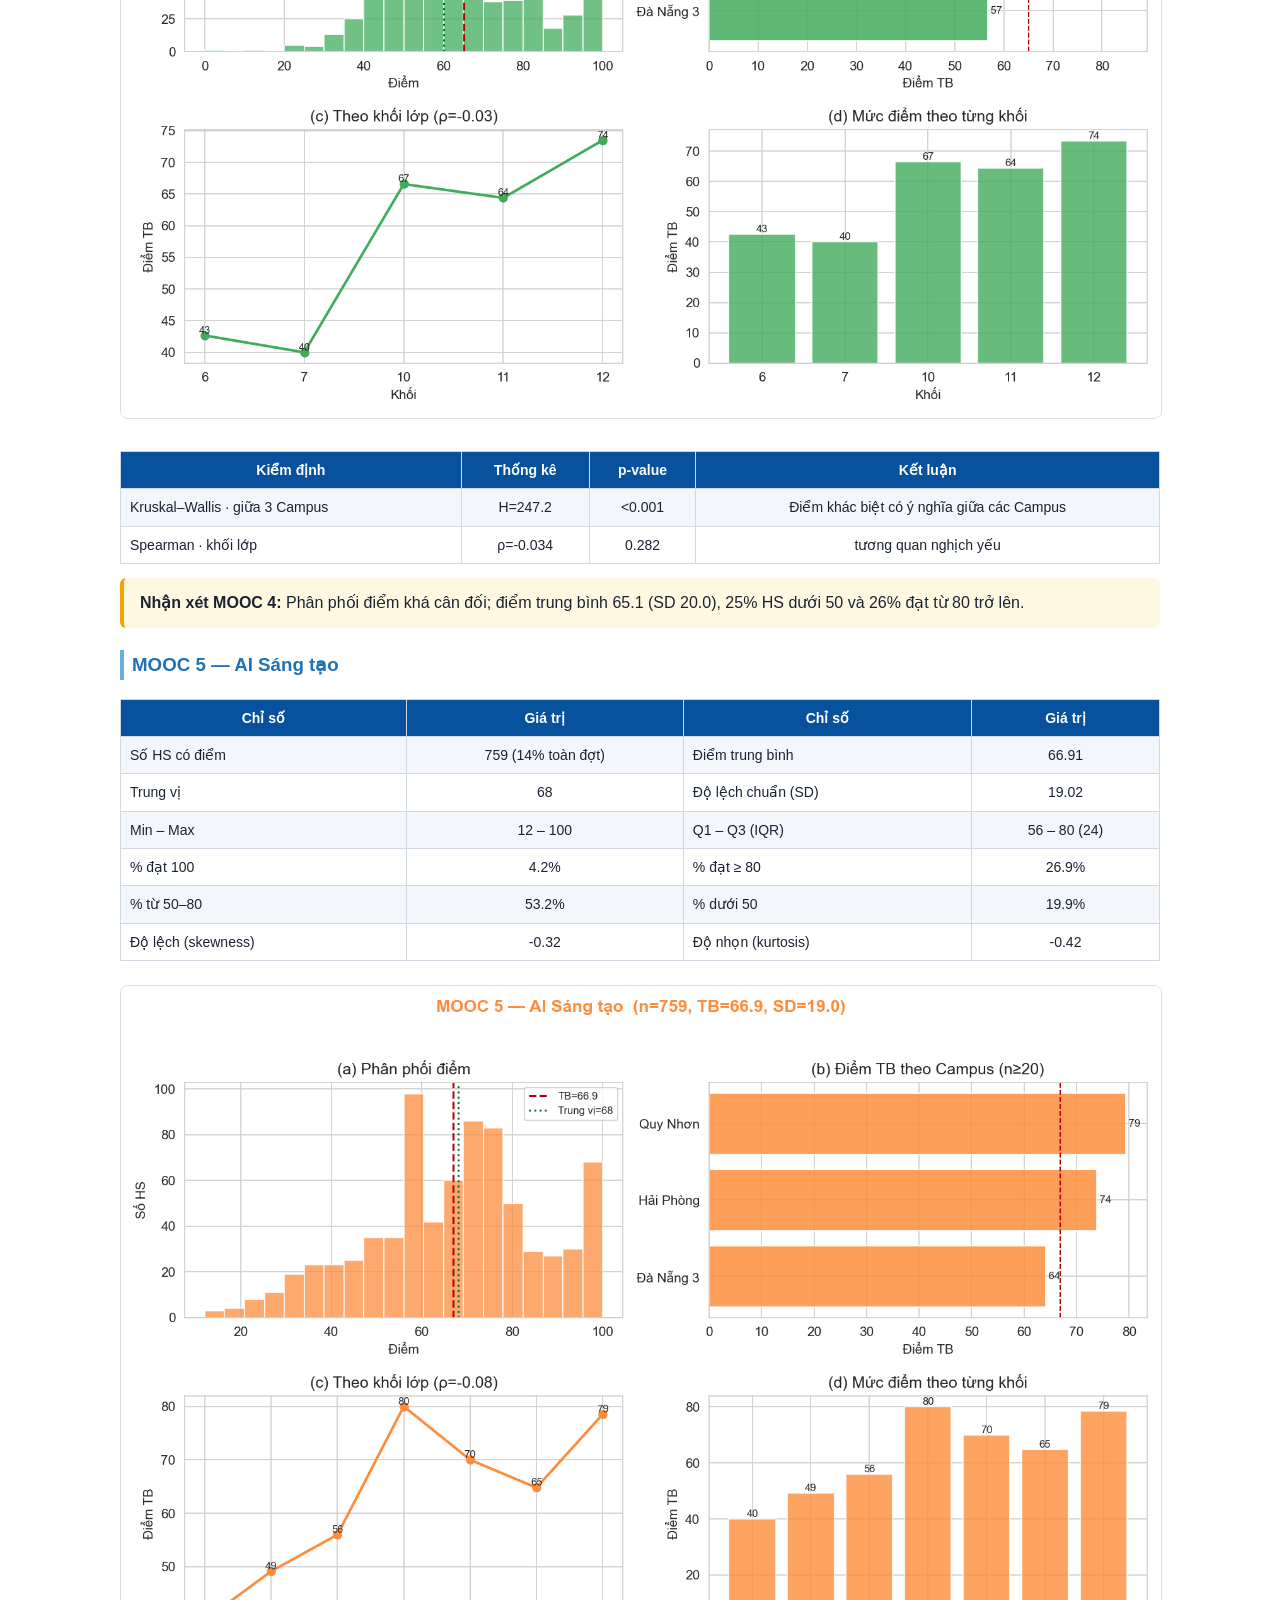
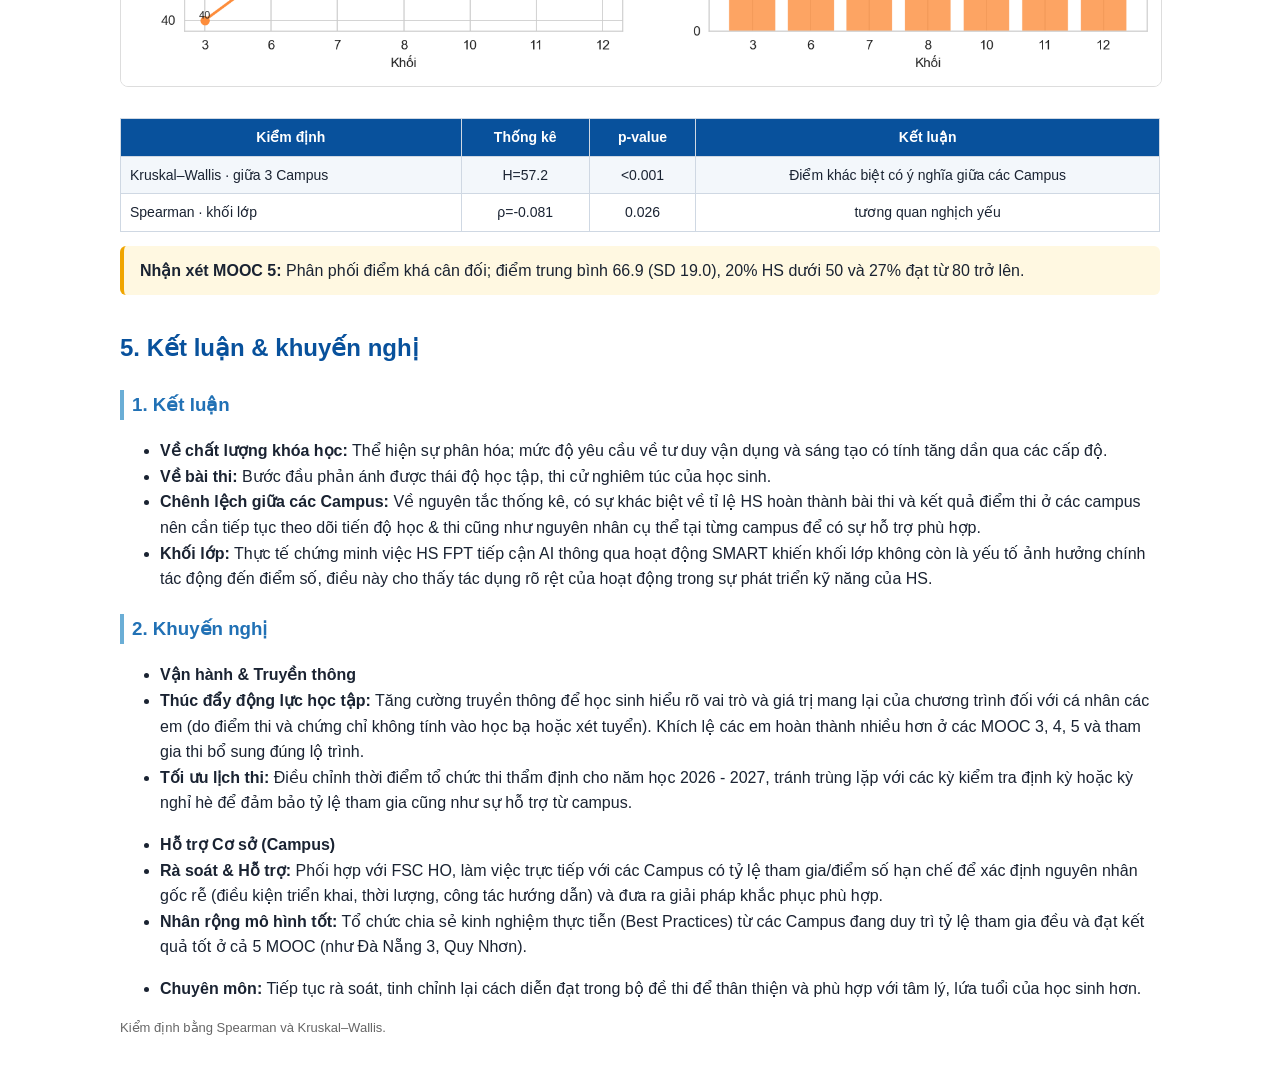
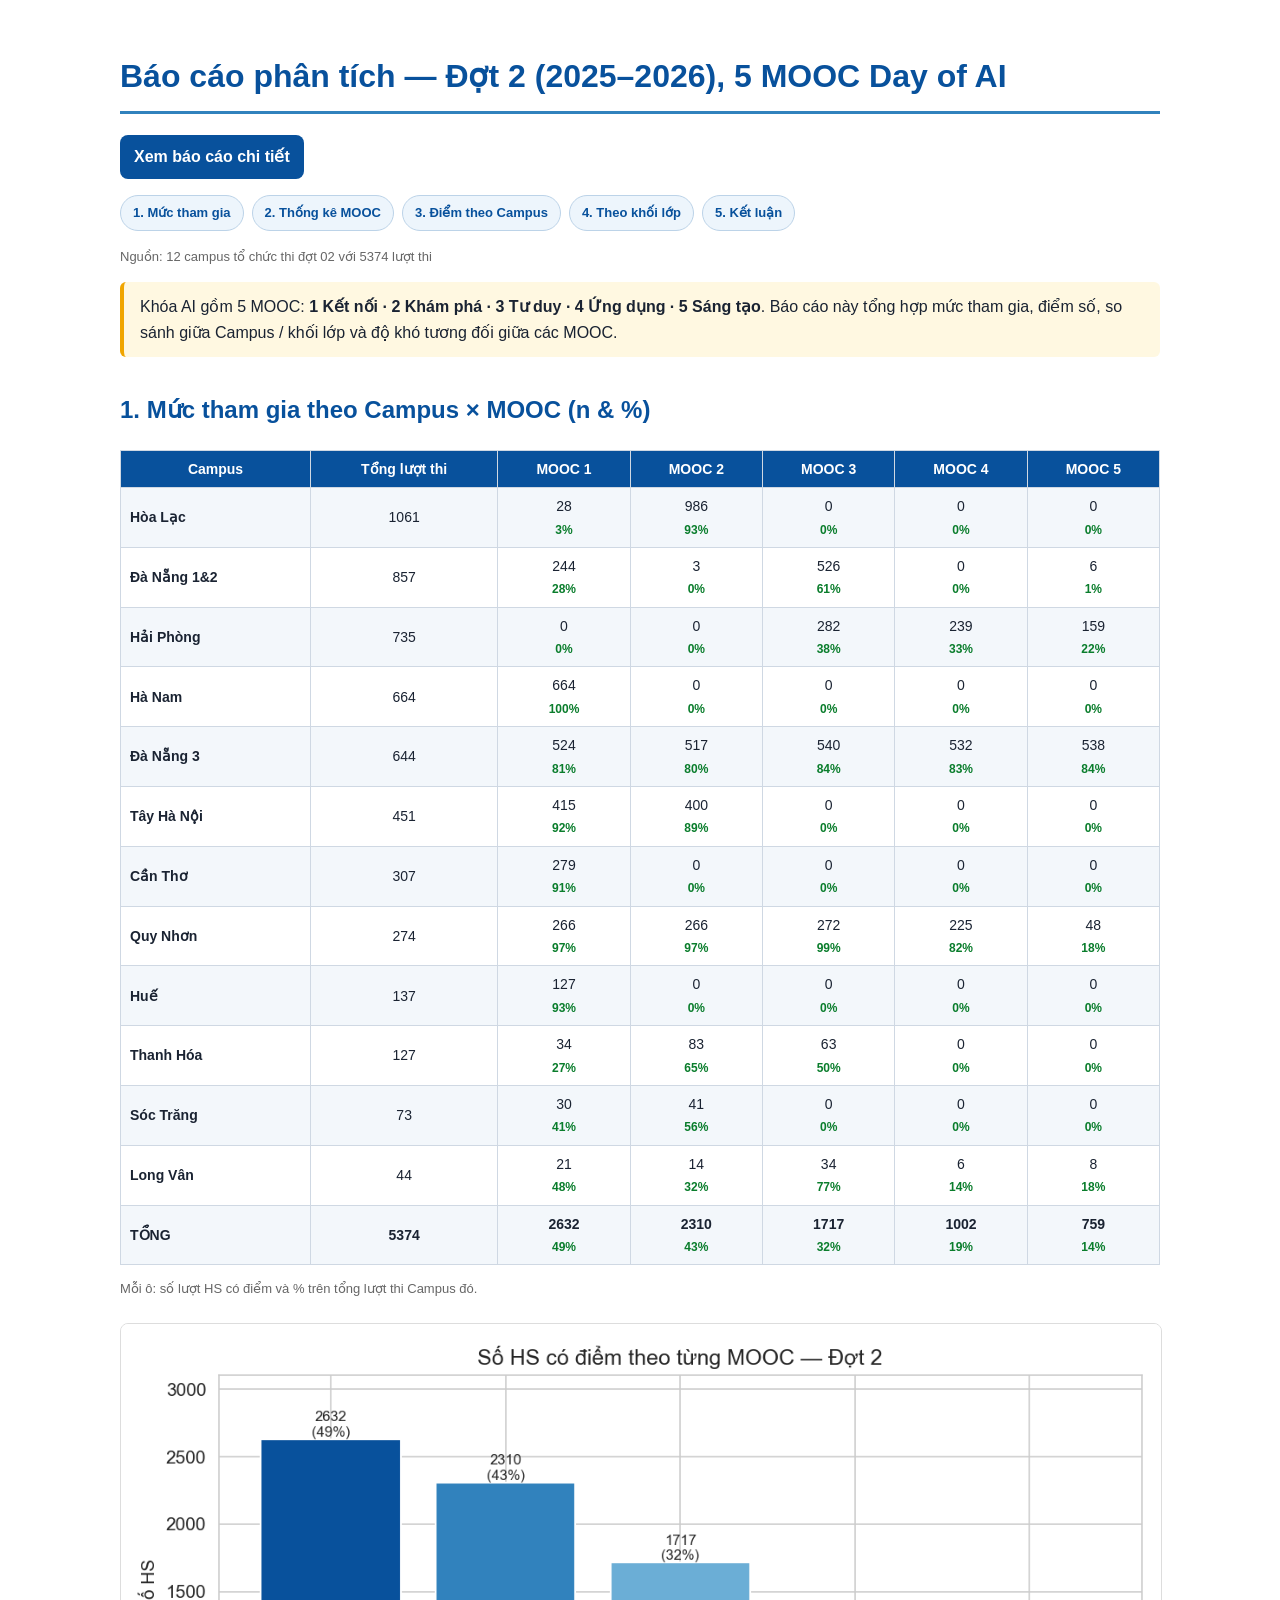
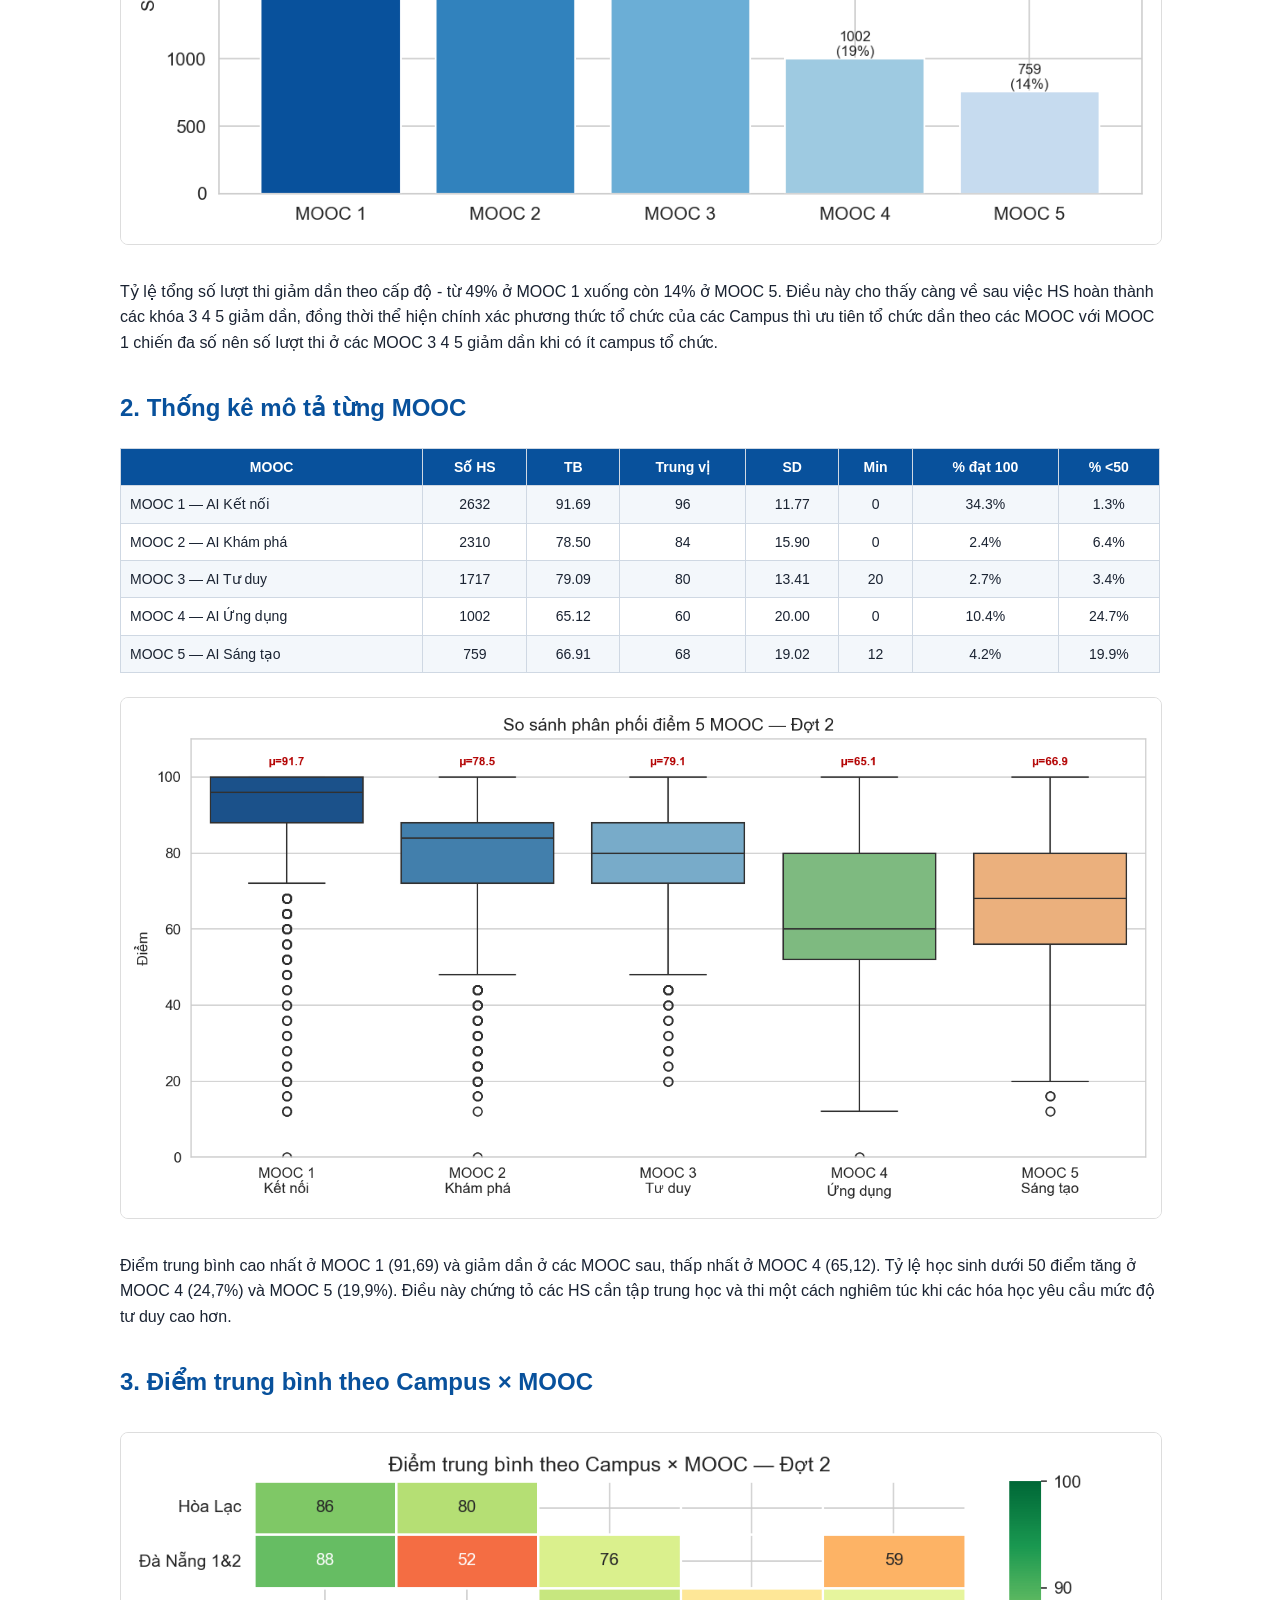
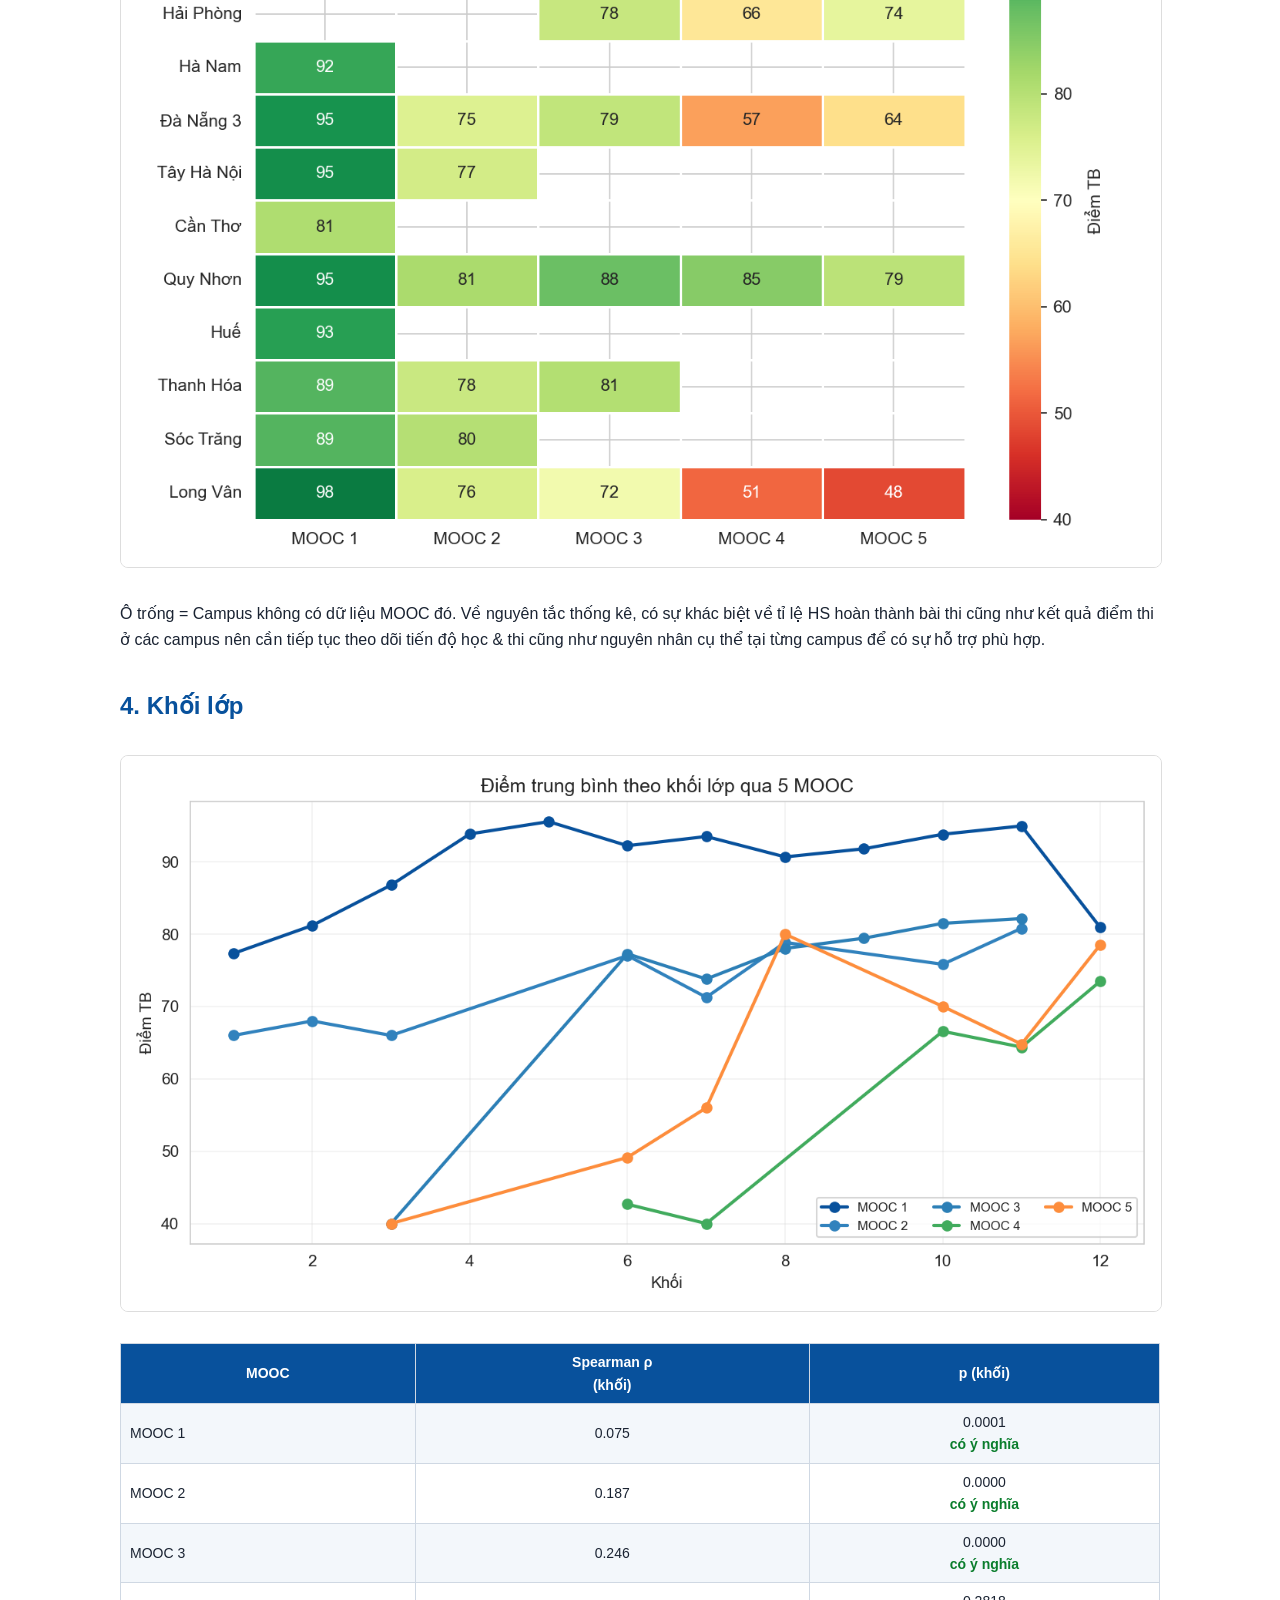
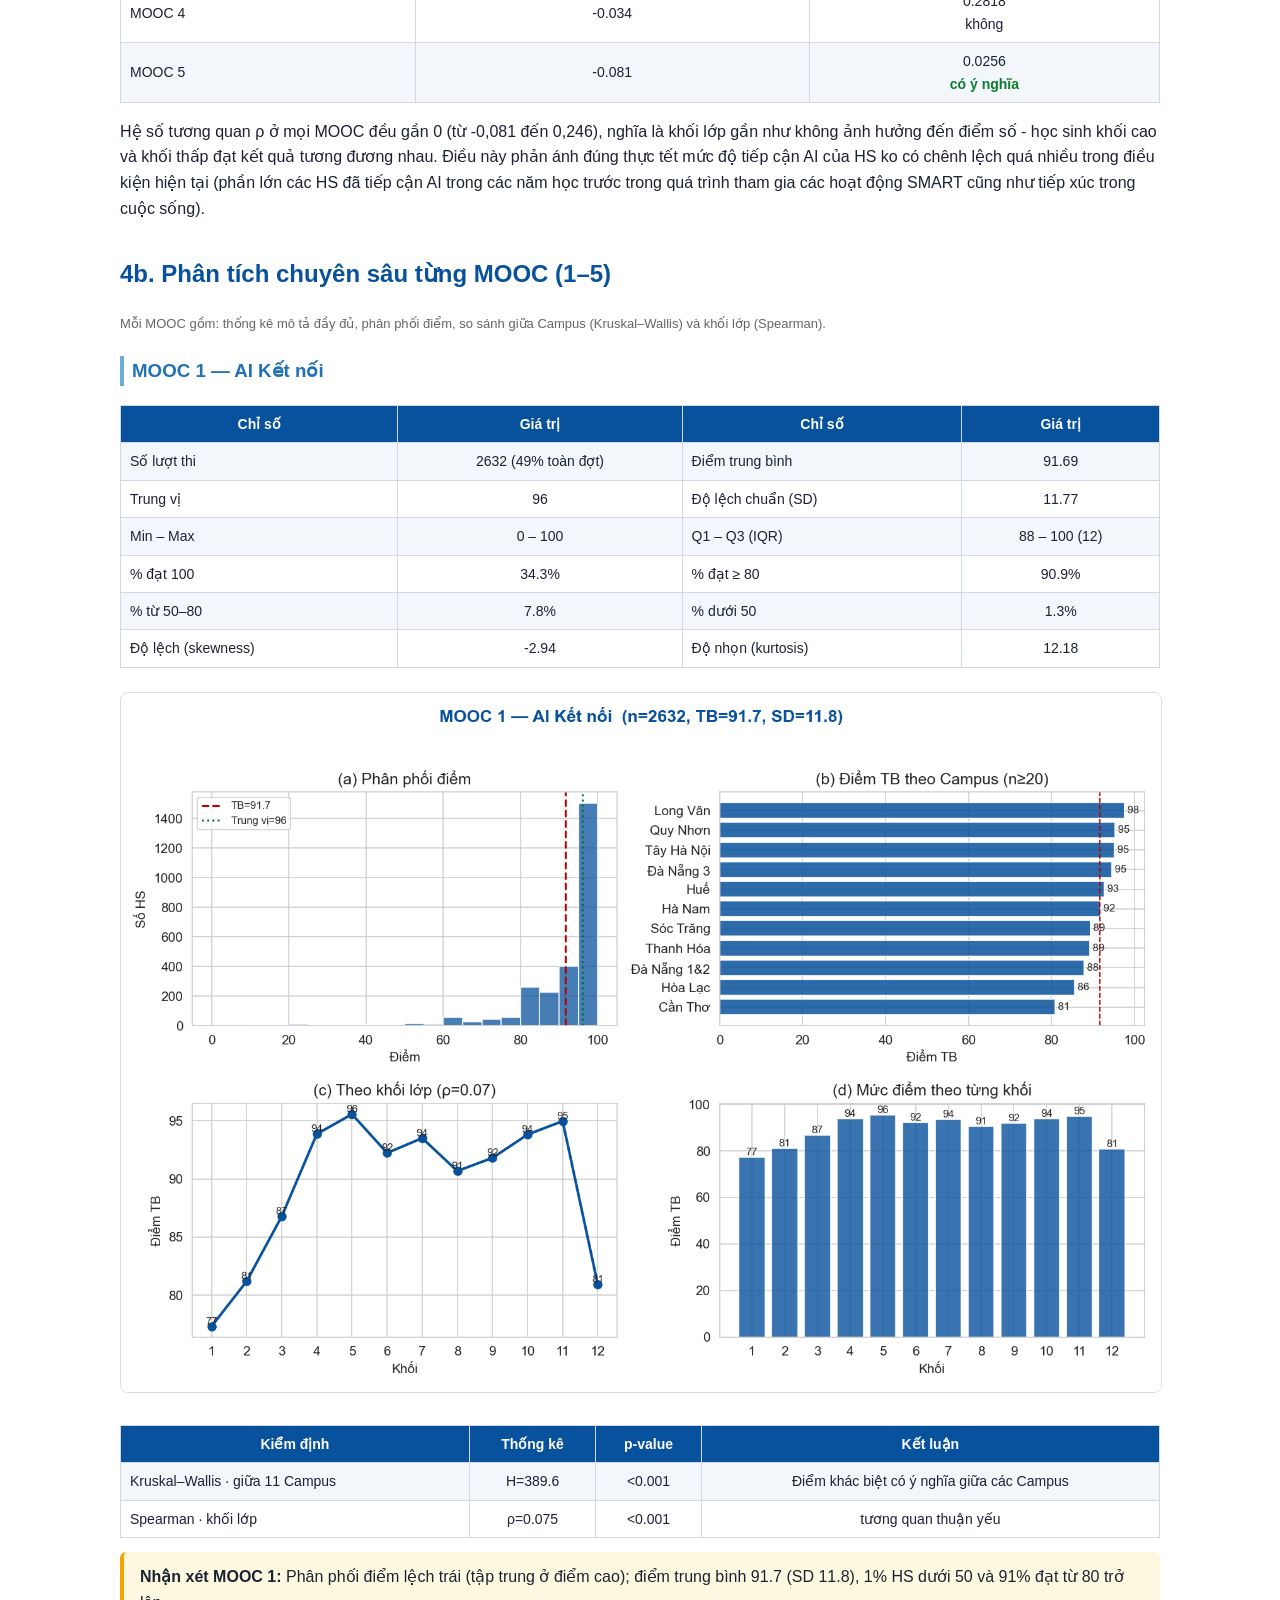
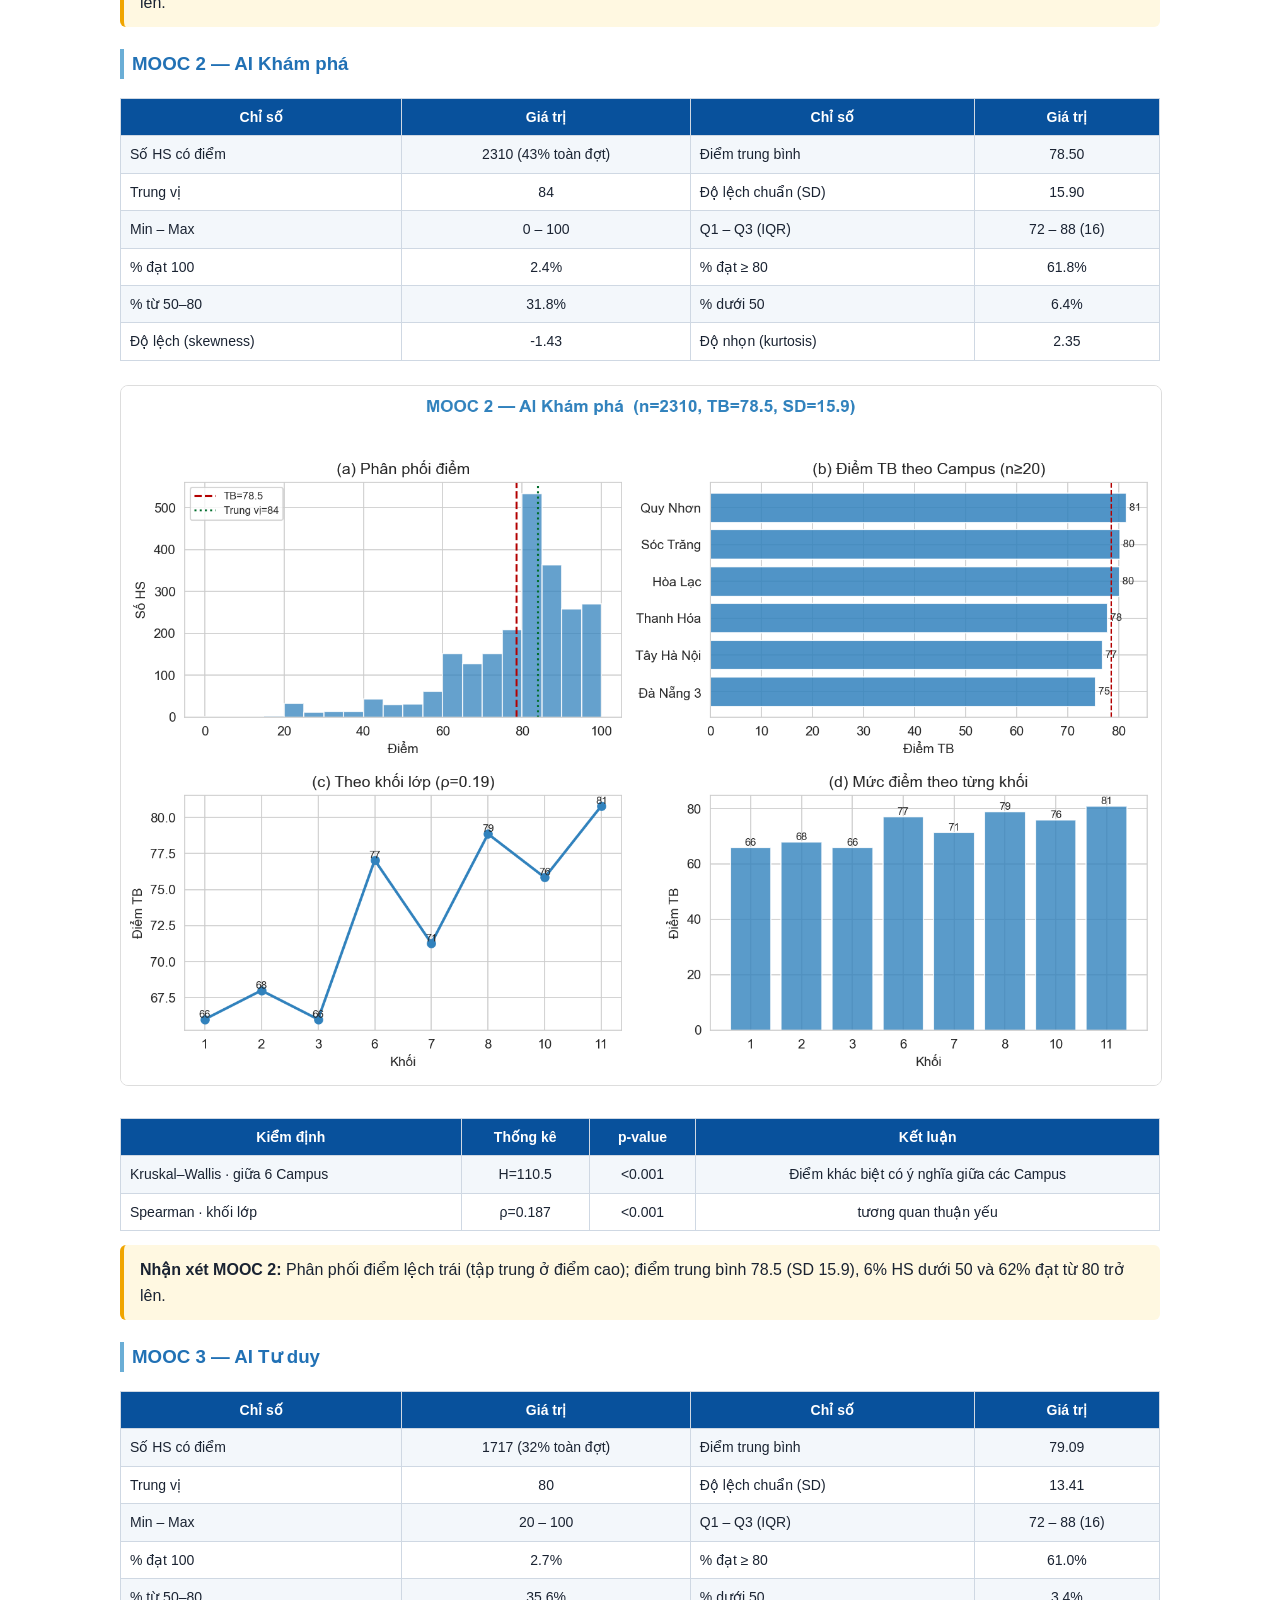
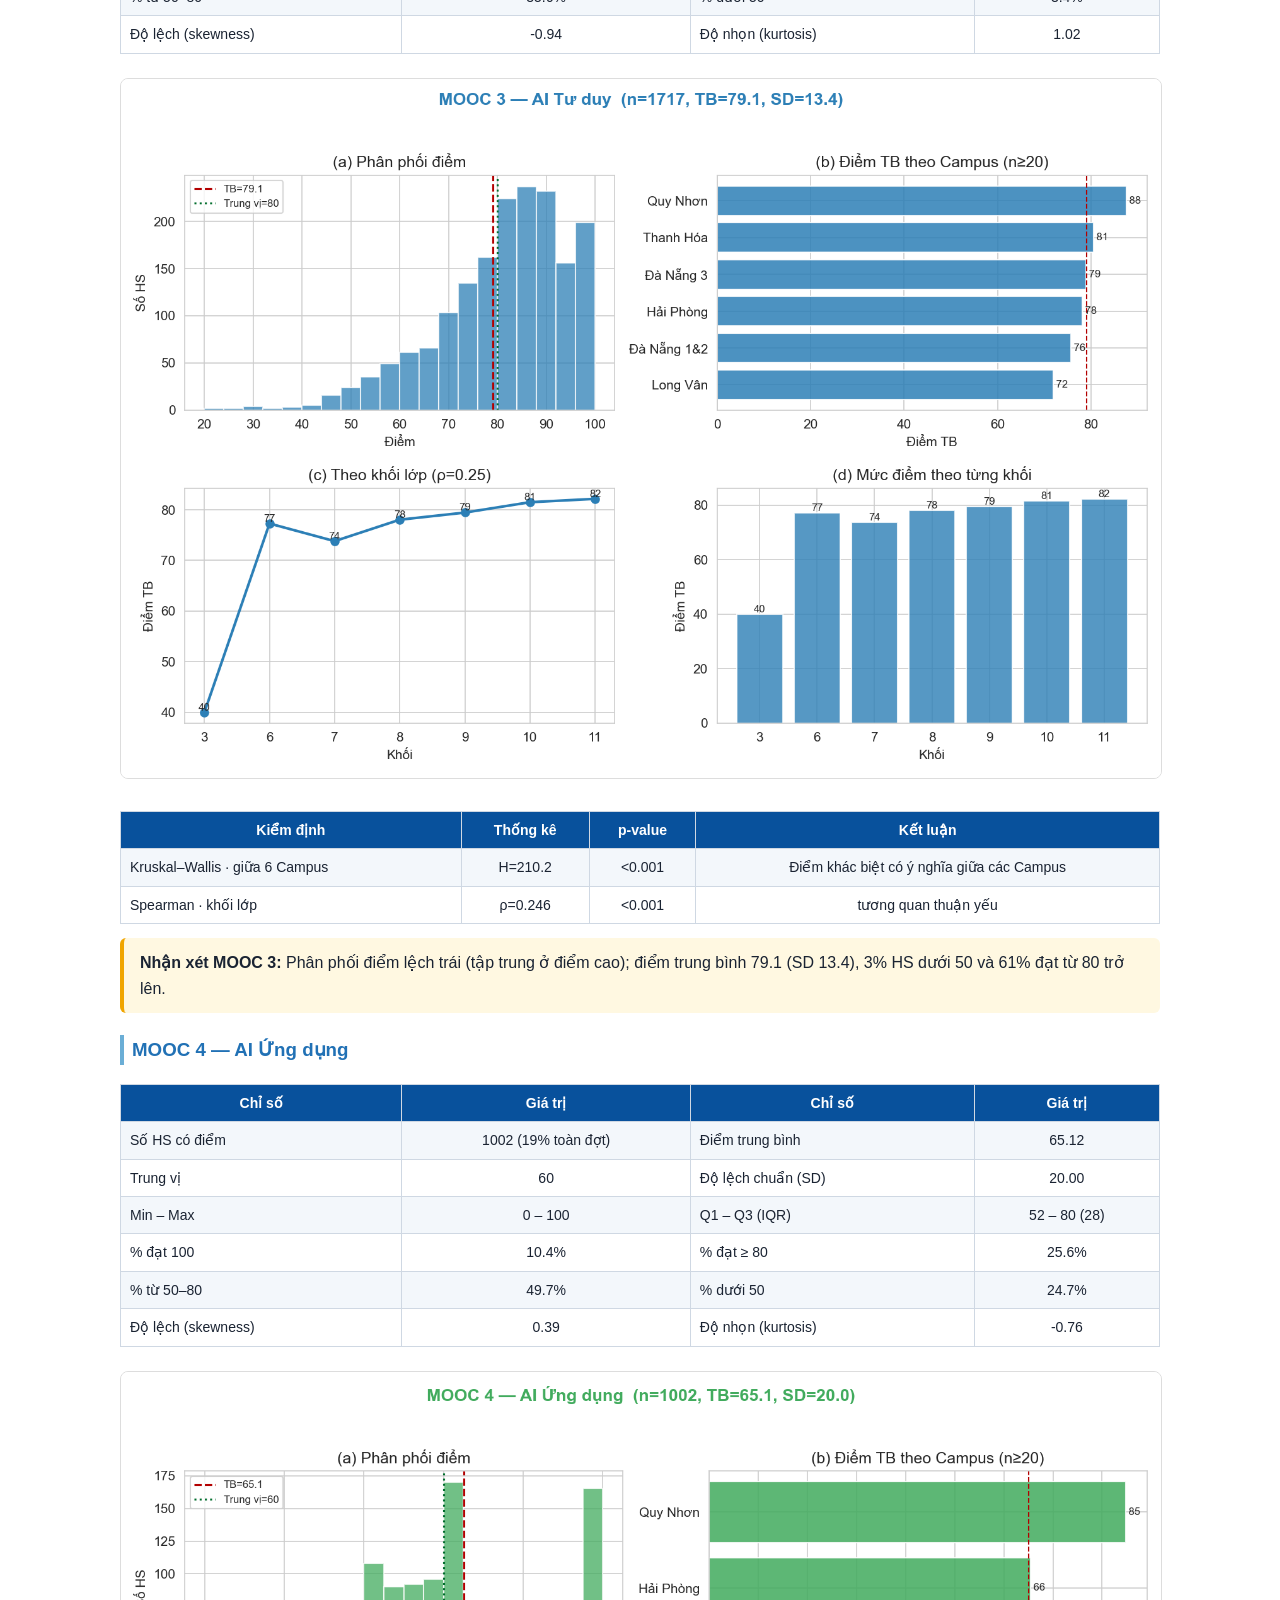
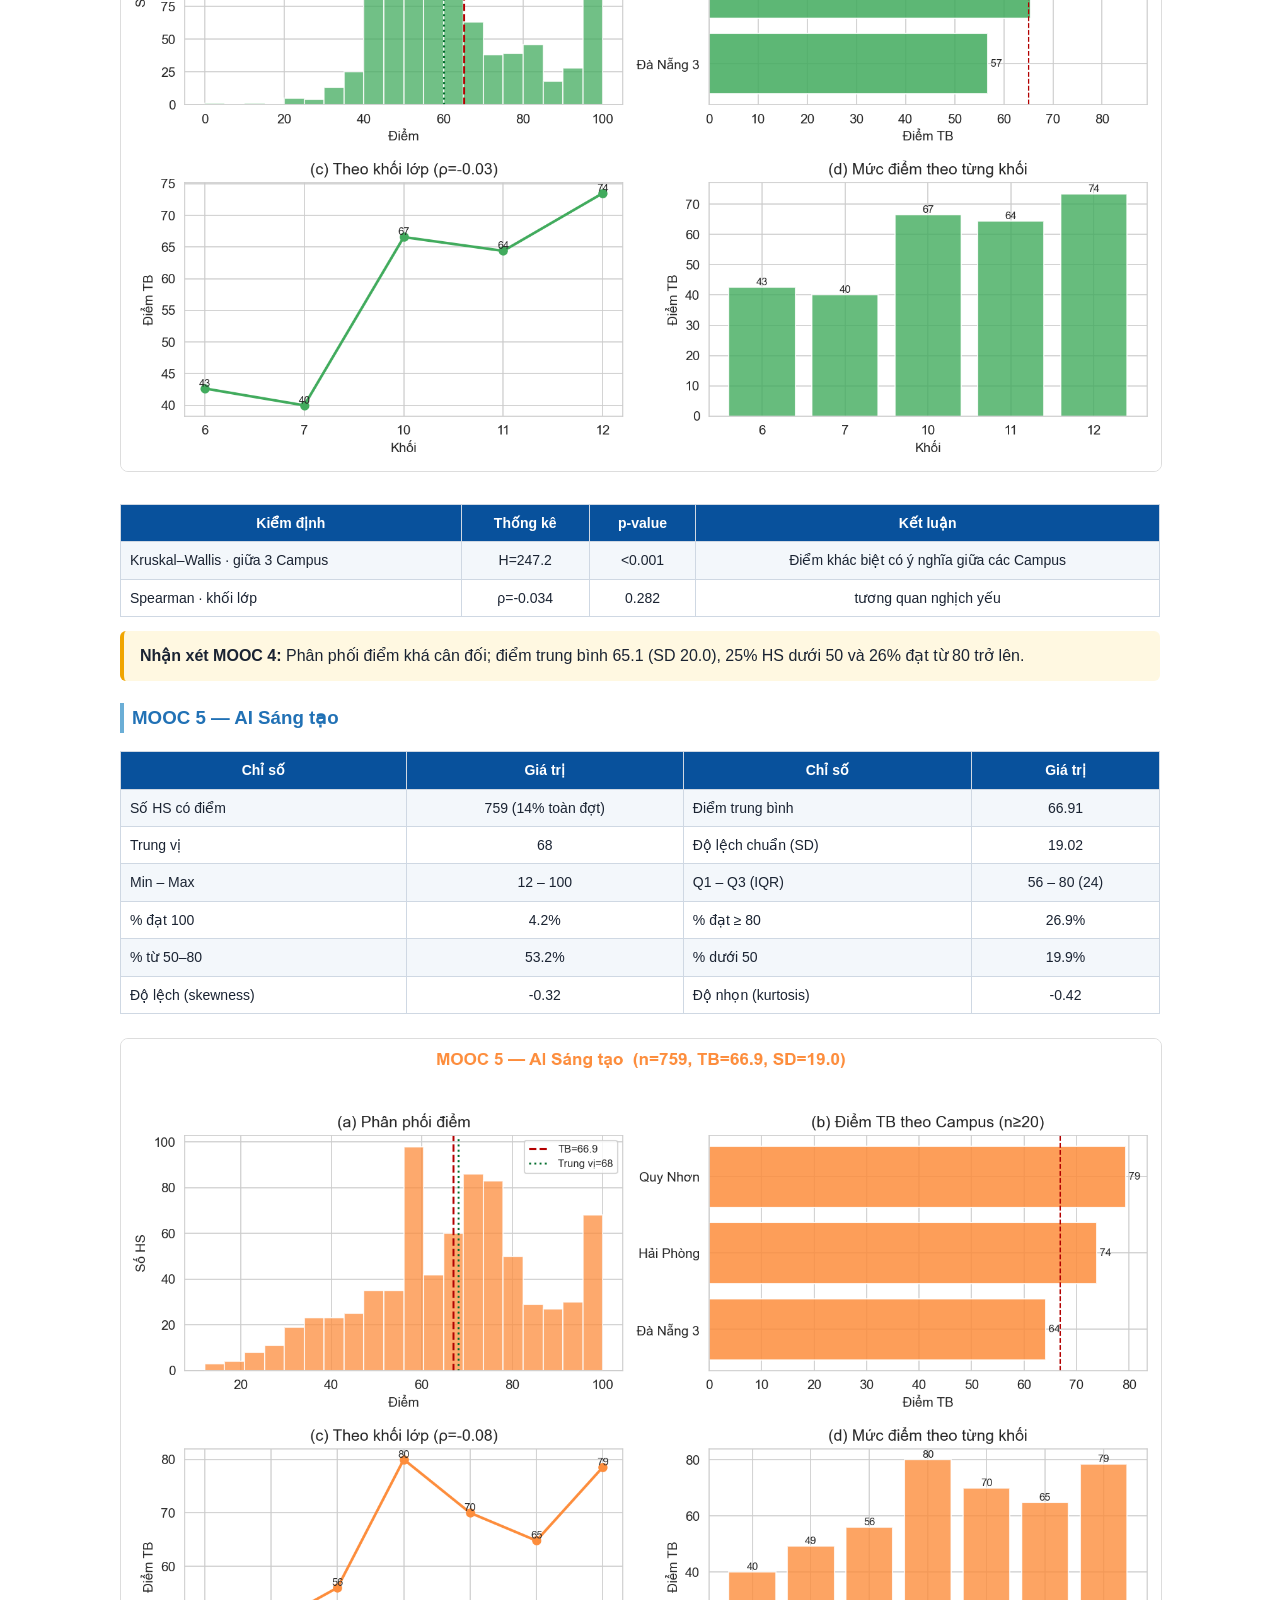
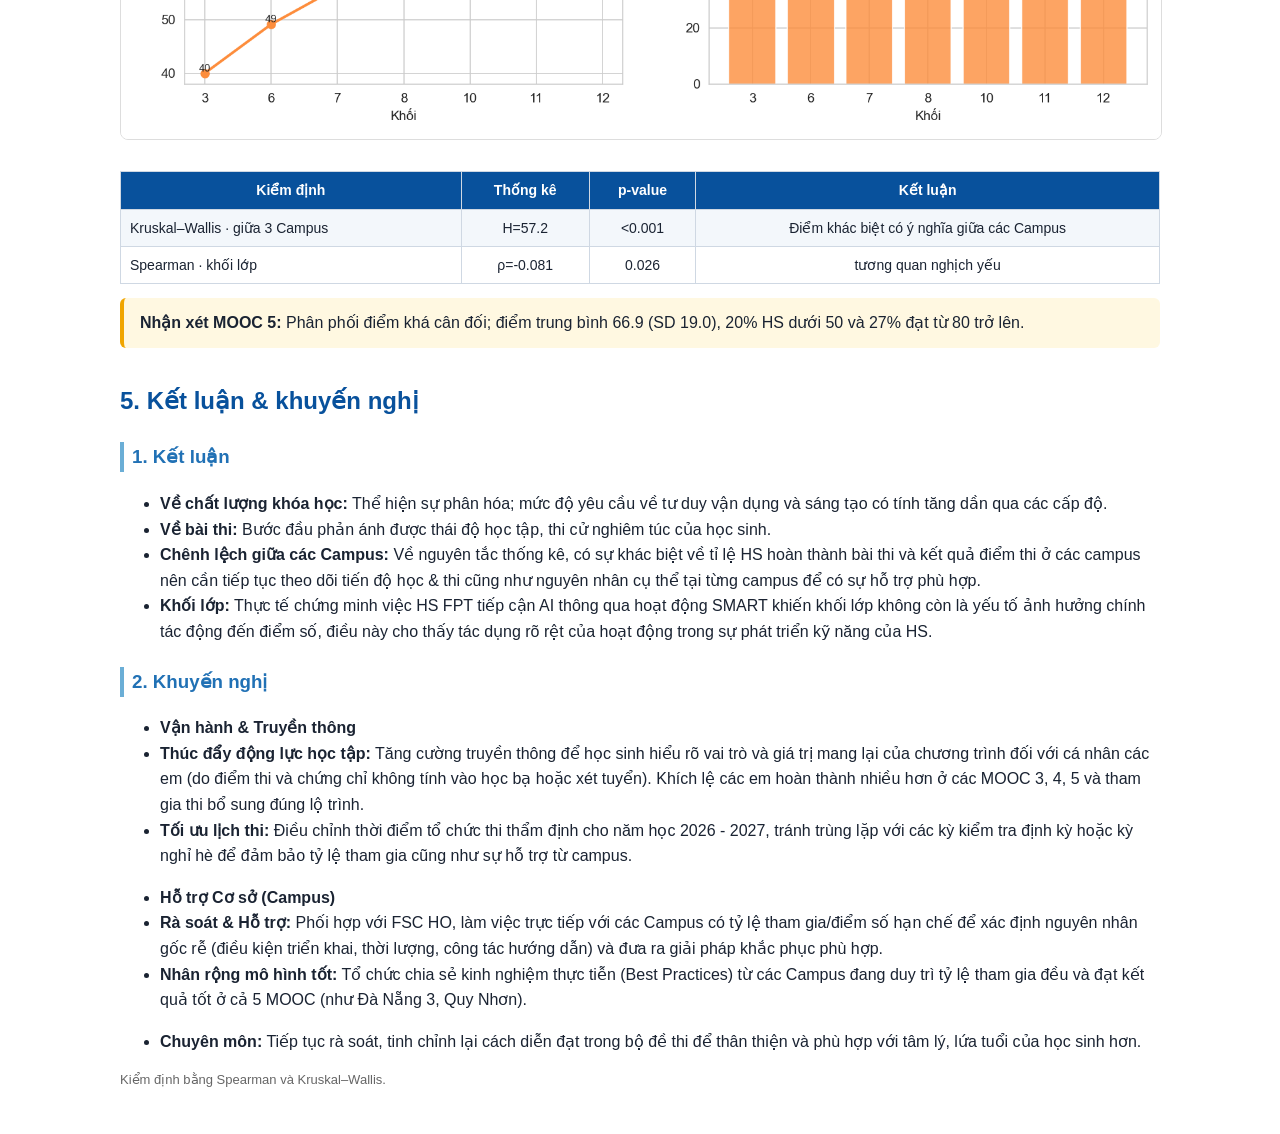
